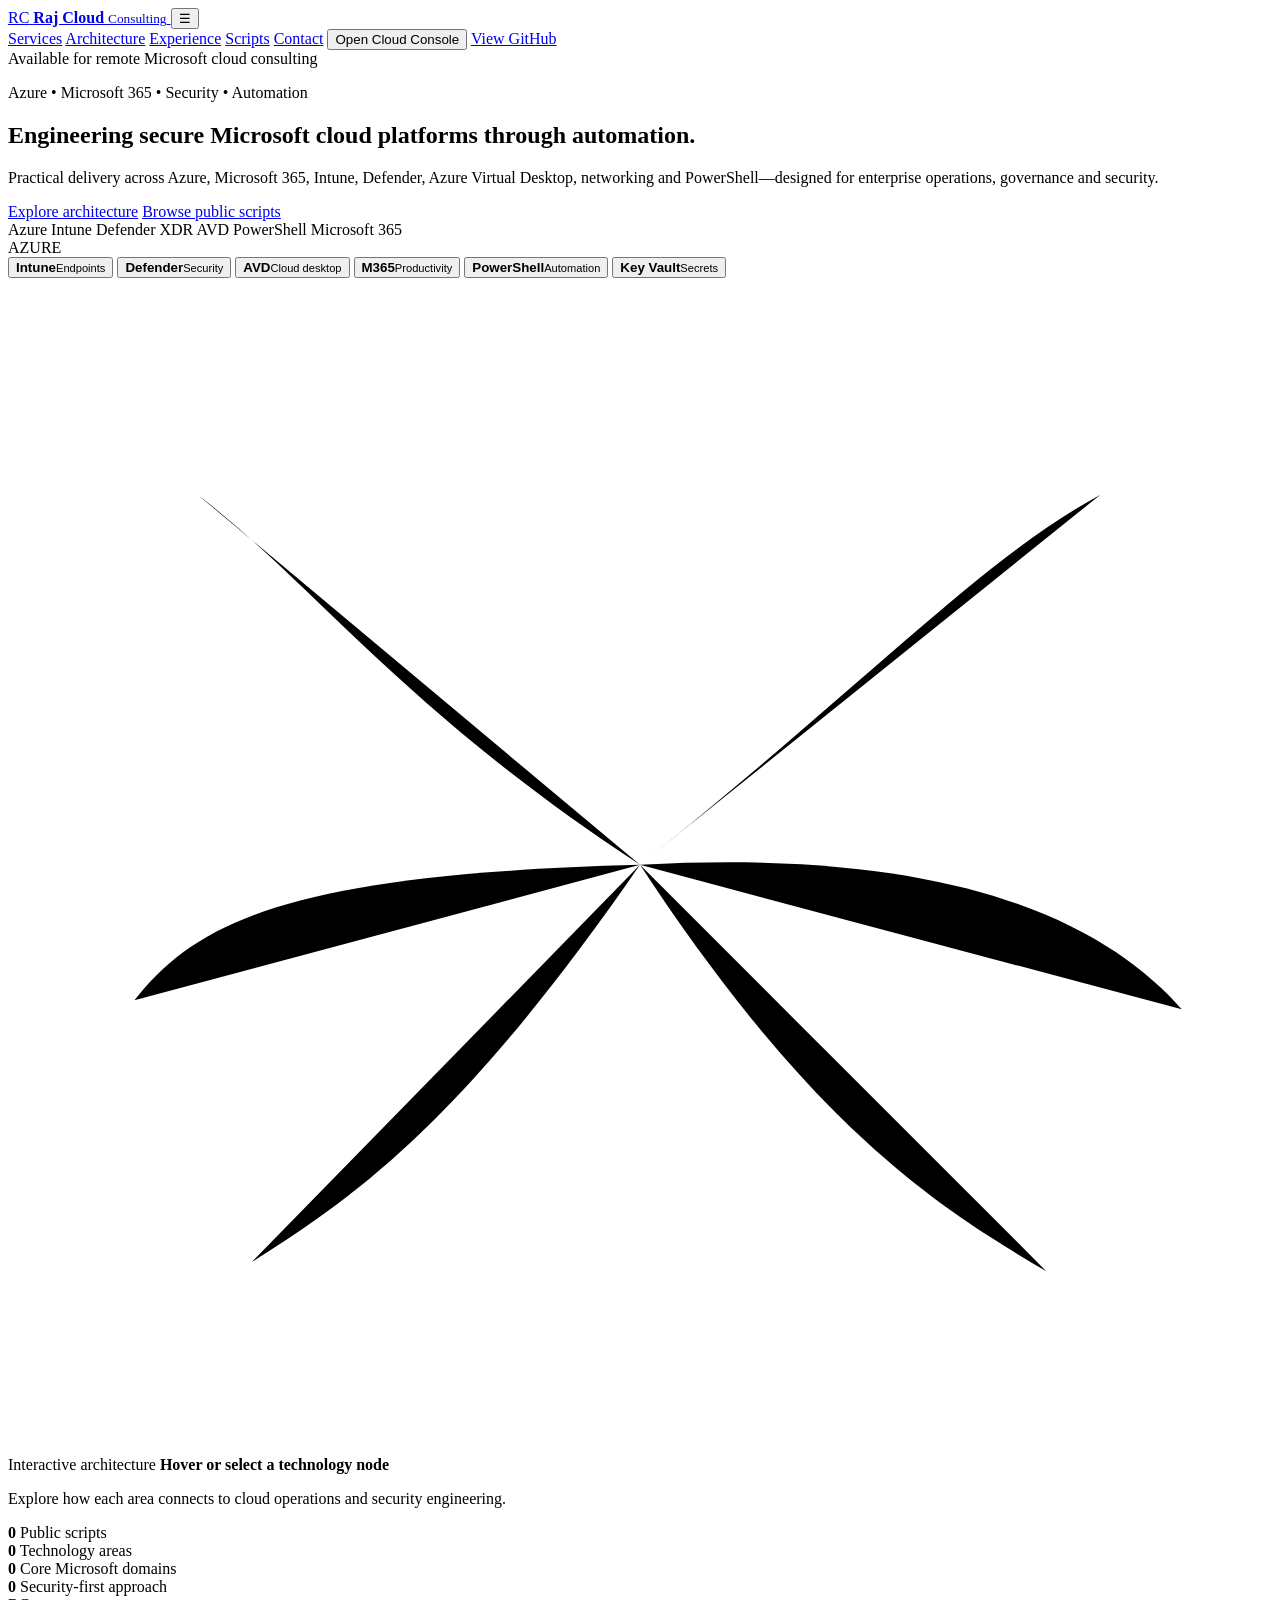
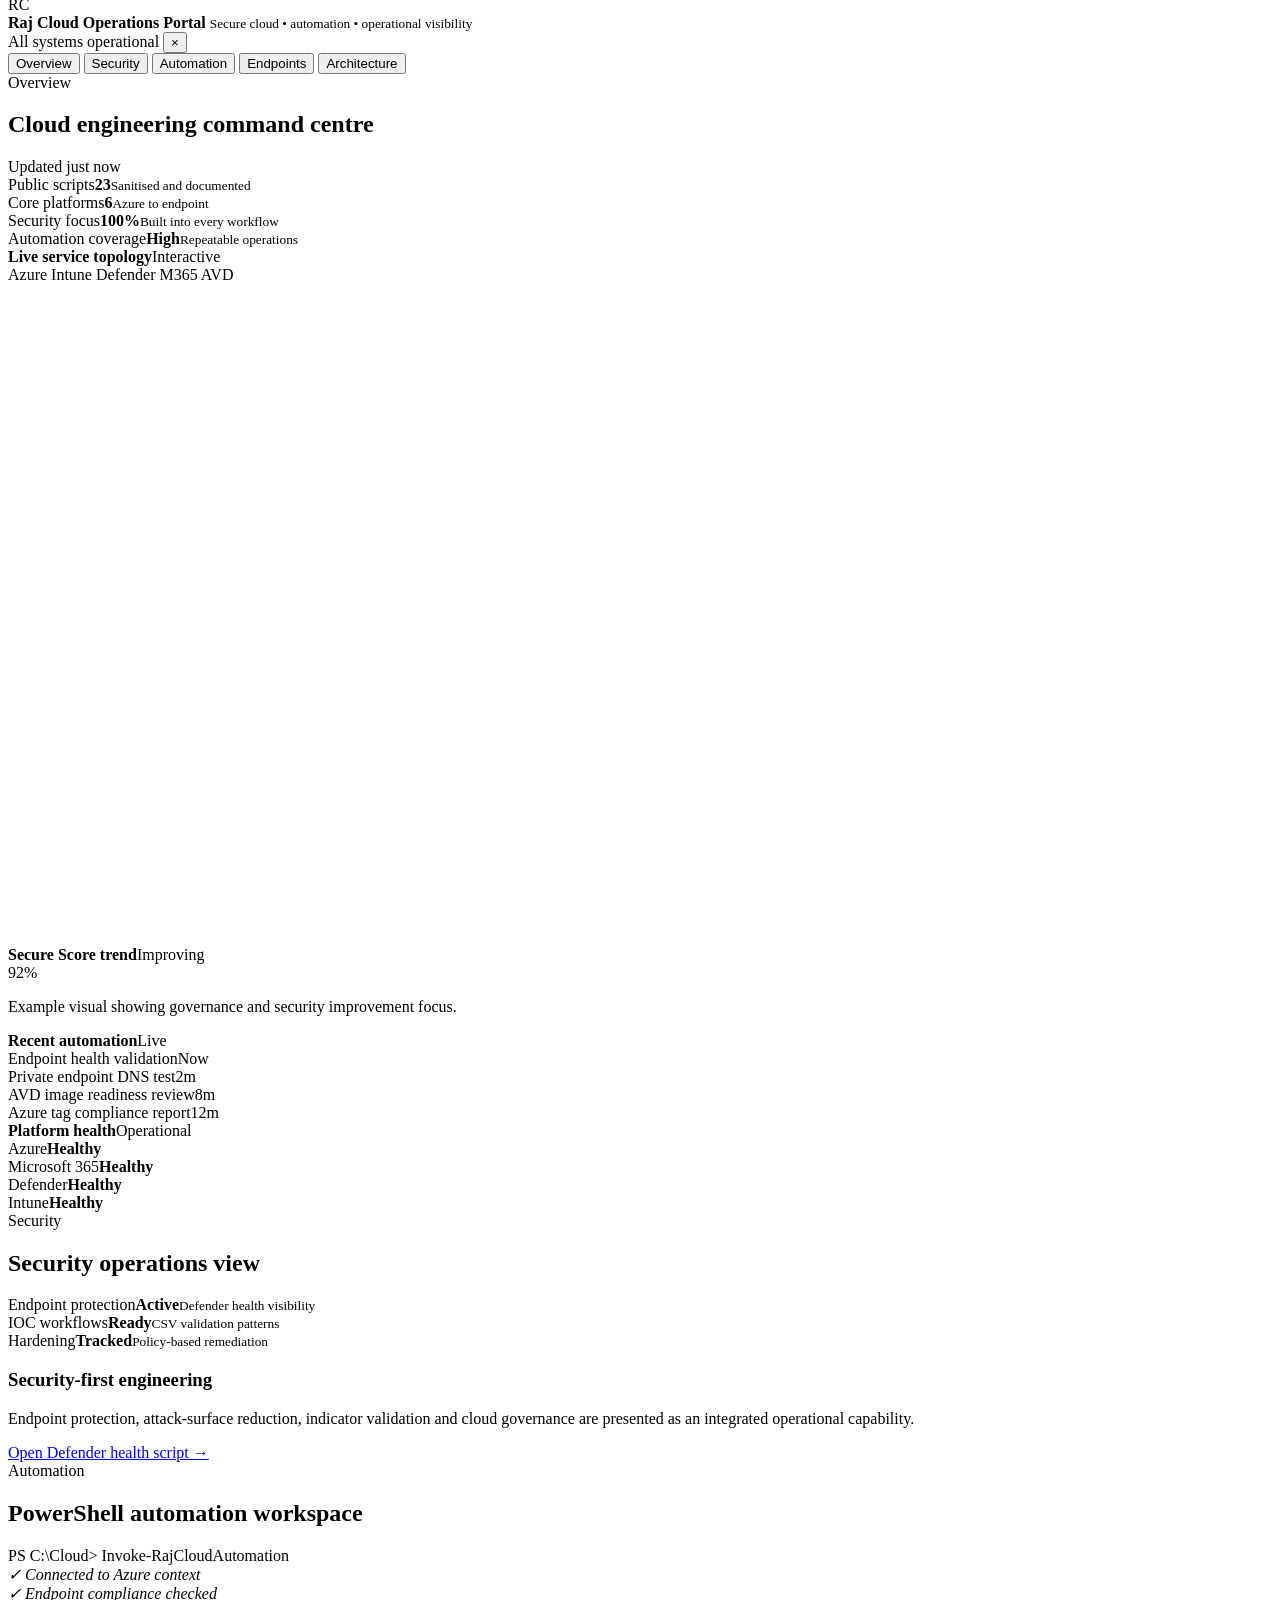
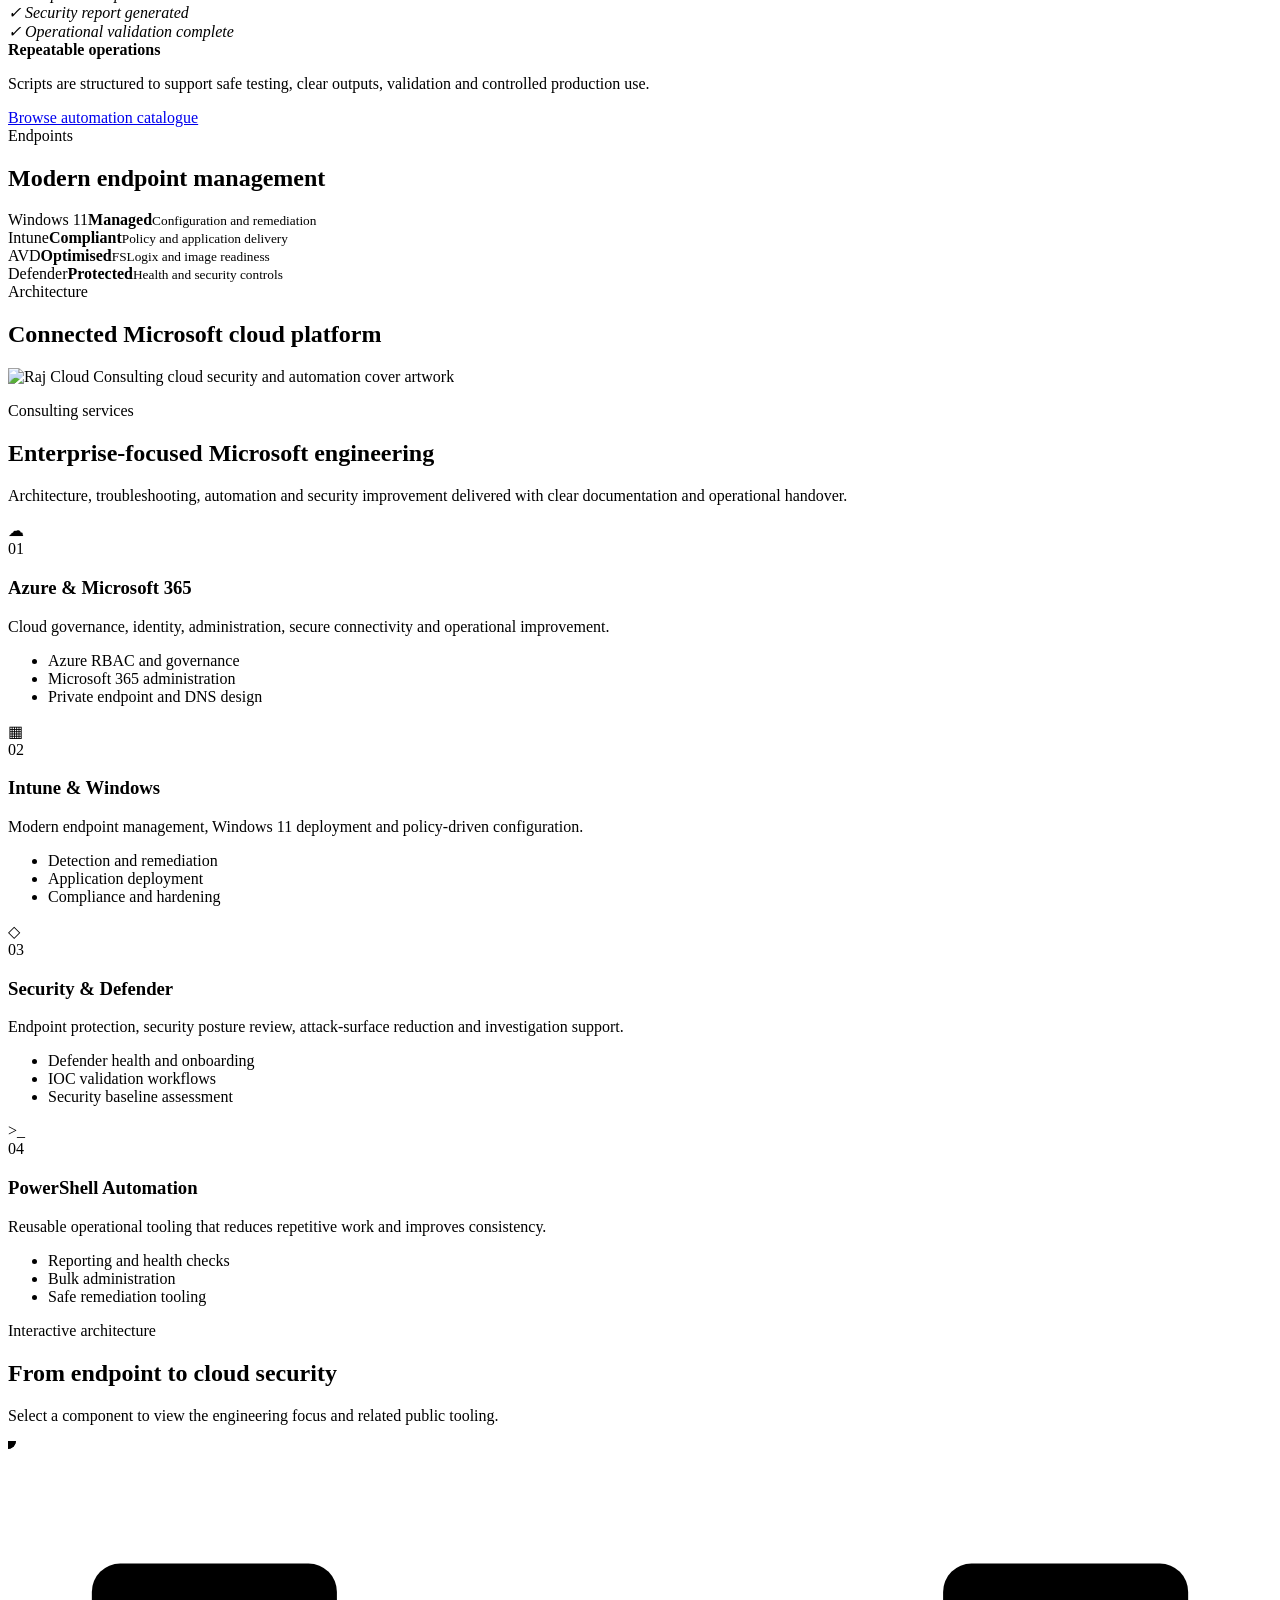
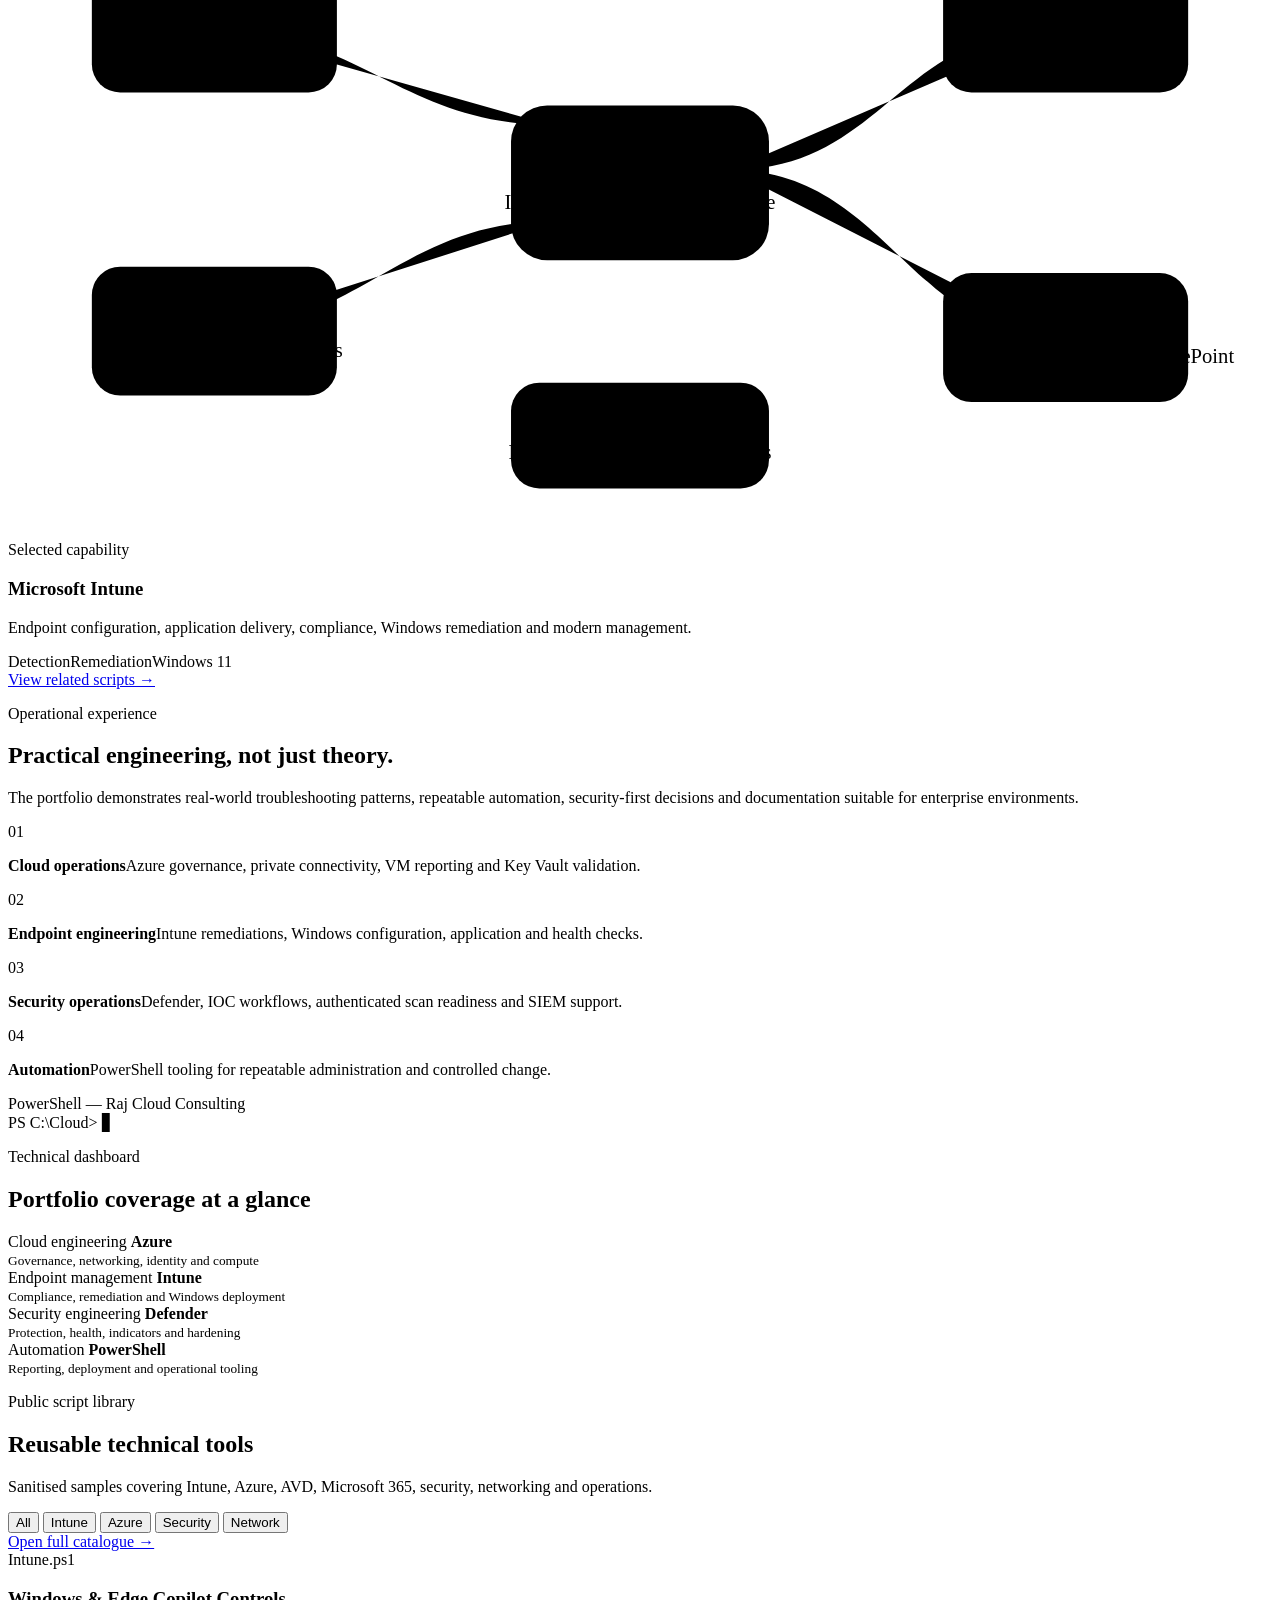
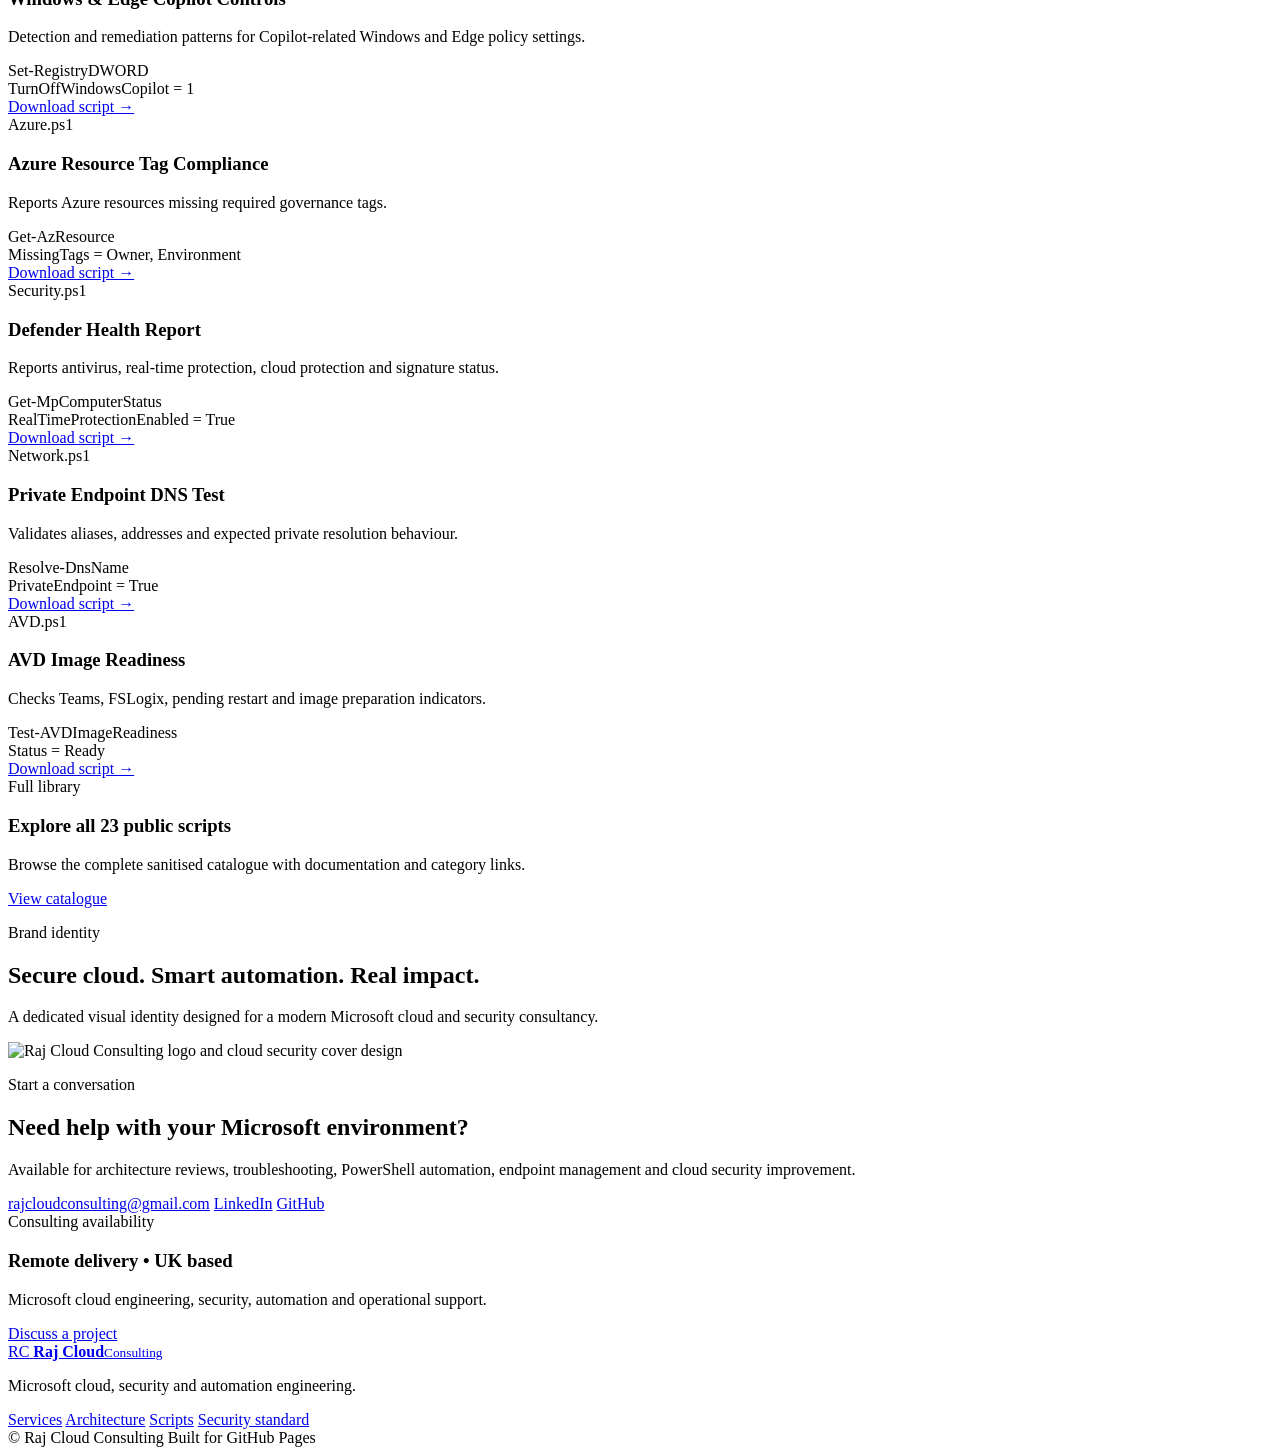
==== index.html @ 2d02f183 "Initial Raj Cloud Consulting Website" ====
<!doctype html>
<html lang="en-GB">
<head>
  <meta charset="utf-8">
  <meta name="viewport" content="width=device-width,initial-scale=1">
  <title>Raj Cloud Consulting | Microsoft Cloud, Security & Automation</title>
  <meta name="description" content="Microsoft Azure, Microsoft 365, Intune, Defender, AVD and PowerShell automation consulting.">
  <meta name="theme-color" content="#050914">
  <meta property="og:title" content="Raj Cloud Consulting">
  <meta property="og:description" content="Secure cloud platforms. Automated operations. Practical Microsoft engineering.">
  <meta property="og:type" content="website">
  <meta property="og:image" content="assets/img/social-card.svg">
  <link rel="icon" href="assets/img/favicon.svg" type="image/svg+xml">
  <link rel="stylesheet" href="assets/css/styles.css">
</head>
<body>
  <div class="page-noise"></div>
  <div class="cursor-glow" aria-hidden="true"></div>

  <header class="site-header">
    <div class="container nav-shell">
      <a class="brand" href="#top" aria-label="Raj Cloud Consulting">
        <span class="brand-orb">RC</span>
        <span class="brand-text">
          <strong>Raj Cloud</strong>
          <small>Consulting</small>
        </span>
      </a>

      <button class="menu-toggle" type="button" aria-expanded="false" aria-label="Open navigation">☰</button>

      <nav class="nav-links" aria-label="Primary navigation">
        <a href="#services">Services</a>
        <a href="#architecture">Architecture</a>
        <a href="#experience">Experience</a>
        <a href="#scripts">Scripts</a>
        <a href="#contact">Contact</a>
        <button class="portal-toggle" type="button" aria-controls="cloud-console" aria-expanded="false">Open Cloud Console</button>
        <a class="nav-cta" href="https://github.com/rajcloudconsulting" target="_blank" rel="noopener">View GitHub</a>
      </nav>
    </div>
  </header>

  <main id="top">
    <section class="hero">
      <div class="hero-grid-lines" aria-hidden="true"></div>
      <div class="hero-particles" aria-hidden="true"></div>

      <div class="container hero-shell">
        <div class="hero-copy reveal">
          <div class="availability">
            <span class="pulse-dot"></span>
            Available for remote Microsoft cloud consulting
          </div>

          <p class="eyebrow">Azure • Microsoft 365 • Security • Automation</p>
          <h1>
            Engineering secure
            <span class="gradient-text">Microsoft cloud platforms</span>
            through automation.
          </h1>
          <p class="hero-lead">
            Practical delivery across Azure, Microsoft 365, Intune, Defender,
            Azure Virtual Desktop, networking and PowerShell—designed for
            enterprise operations, governance and security.
          </p>

          <div class="hero-actions">
            <a class="button primary" href="#architecture">Explore architecture</a>
            <a class="button secondary" href="#scripts">Browse public scripts</a>
          </div>

          <div class="hero-tech">
            <span>Azure</span>
            <span>Intune</span>
            <span>Defender XDR</span>
            <span>AVD</span>
            <span>PowerShell</span>
            <span>Microsoft 365</span>
          </div>
        </div>

        <div class="hero-visual reveal" aria-label="Animated Microsoft cloud architecture visual">
          <div class="orbital-scene" id="orbital-scene">
            <div class="orbit orbit-one"></div>
            <div class="orbit orbit-two"></div>
            <div class="orbit orbit-three"></div>

            <div class="core-sphere">
              <div class="core-grid"></div>
              <span>AZURE</span>
            </div>

            <button class="tech-node node-intune" type="button" data-detail="Endpoint management, compliance and application delivery">
              <strong>Intune</strong><small>Endpoints</small>
            </button>
            <button class="tech-node node-defender" type="button" data-detail="Threat protection, attack surface reduction and endpoint security">
              <strong>Defender</strong><small>Security</small>
            </button>
            <button class="tech-node node-avd" type="button" data-detail="Cloud desktops, FSLogix, image engineering and session optimisation">
              <strong>AVD</strong><small>Cloud desktop</small>
            </button>
            <button class="tech-node node-m365" type="button" data-detail="Exchange, Teams, SharePoint and Microsoft 365 administration">
              <strong>M365</strong><small>Productivity</small>
            </button>
            <button class="tech-node node-powershell" type="button" data-detail="Automation, remediation, reporting and repeatable operations">
              <strong>PowerShell</strong><small>Automation</small>
            </button>
            <button class="tech-node node-keyvault" type="button" data-detail="Secrets management, private endpoints and secure application integration">
              <strong>Key Vault</strong><small>Secrets</small>
            </button>

            <svg class="connection-layer" viewBox="0 0 700 650" role="img" aria-label="Animated connections between Microsoft cloud technologies">
              <defs>
                <linearGradient id="lineGradient" x1="0" x2="1">
                  <stop offset="0%" stop-color="#2ad4ff" stop-opacity=".1"/>
                  <stop offset="50%" stop-color="#2ad4ff"/>
                  <stop offset="100%" stop-color="#8f6cff" stop-opacity=".2"/>
                </linearGradient>
              </defs>
              <path d="M350 325 C220 240 170 170 105 120"/>
              <path d="M350 325 C475 225 540 155 605 120"/>
              <path d="M350 325 C160 330 105 355 70 400"/>
              <path d="M350 325 C530 315 610 360 650 405"/>
              <path d="M350 325 C250 470 190 510 135 545"/>
              <path d="M350 325 C445 470 515 515 575 550"/>
            </svg>
          </div>

          <div class="visual-detail glass-panel" id="visual-detail">
            <span class="detail-label">Interactive architecture</span>
            <strong>Hover or select a technology node</strong>
            <p>Explore how each area connects to cloud operations and security engineering.</p>
          </div>
        </div>
      </div>

      <div class="container metric-strip reveal">
        <div class="metric">
          <strong data-count="23">0</strong>
          <span>Public scripts</span>
        </div>
        <div class="metric">
          <strong data-count="15">0</strong>
          <span>Technology areas</span>
        </div>
        <div class="metric">
          <strong data-count="6">0</strong>
          <span>Core Microsoft domains</span>
        </div>
        <div class="metric">
          <strong data-count="100">0</strong>
          <span>Security-first approach</span>
        </div>
      </div>
    </section>


    <section class="portal-section" id="cloud-console">
      <div class="container">
        <div class="portal-window reveal">
          <div class="portal-topbar">
            <div class="portal-title">
              <span class="portal-logo">RC</span>
              <div>
                <strong>Raj Cloud Operations Portal</strong>
                <small>Secure cloud • automation • operational visibility</small>
              </div>
            </div>
            <div class="portal-actions">
              <span class="portal-status"><i></i> All systems operational</span>
              <button class="portal-close" type="button" aria-label="Close cloud console">×</button>
            </div>
          </div>

          <div class="portal-layout">
            <aside class="portal-sidebar" aria-label="Cloud portal navigation">
              <button class="portal-nav active" type="button" data-panel="overview">Overview</button>
              <button class="portal-nav" type="button" data-panel="security">Security</button>
              <button class="portal-nav" type="button" data-panel="automation">Automation</button>
              <button class="portal-nav" type="button" data-panel="endpoints">Endpoints</button>
              <button class="portal-nav" type="button" data-panel="architecture">Architecture</button>
            </aside>

            <div class="portal-content">
              <div class="portal-panel active" data-portal-panel="overview">
                <div class="portal-heading">
                  <div>
                    <span class="detail-label">Overview</span>
                    <h2>Cloud engineering command centre</h2>
                  </div>
                  <span class="last-refresh">Updated just now</span>
                </div>

                <div class="portal-metrics">
                  <article><span>Public scripts</span><strong>23</strong><small>Sanitised and documented</small></article>
                  <article><span>Core platforms</span><strong>6</strong><small>Azure to endpoint</small></article>
                  <article><span>Security focus</span><strong>100%</strong><small>Built into every workflow</small></article>
                  <article><span>Automation coverage</span><strong>High</strong><small>Repeatable operations</small></article>
                </div>

                <div class="portal-grid">
                  <article class="portal-tile portal-architecture-tile">
                    <div class="tile-heading"><strong>Live service topology</strong><span>Interactive</span></div>
                    <div class="mini-topology">
                      <span class="mini-node azure">Azure</span>
                      <span class="mini-node intune">Intune</span>
                      <span class="mini-node defender">Defender</span>
                      <span class="mini-node m365">M365</span>
                      <span class="mini-node avd">AVD</span>
                      <svg viewBox="0 0 500 260" aria-hidden="true">
                        <path d="M250 130 L100 60"/>
                        <path d="M250 130 L400 60"/>
                        <path d="M250 130 L100 205"/>
                        <path d="M250 130 L400 205"/>
                      </svg>
                    </div>
                  </article>

                  <article class="portal-tile">
                    <div class="tile-heading"><strong>Secure Score trend</strong><span class="trend-up">Improving</span></div>
                    <div class="score-ring"><span>92%</span></div>
                    <p>Example visual showing governance and security improvement focus.</p>
                  </article>

                  <article class="portal-tile">
                    <div class="tile-heading"><strong>Recent automation</strong><span>Live</span></div>
                    <div class="activity-feed">
                      <div><i class="ok"></i><span>Endpoint health validation</span><time>Now</time></div>
                      <div><i class="ok"></i><span>Private endpoint DNS test</span><time>2m</time></div>
                      <div><i class="warn"></i><span>AVD image readiness review</span><time>8m</time></div>
                      <div><i class="ok"></i><span>Azure tag compliance report</span><time>12m</time></div>
                    </div>
                  </article>

                  <article class="portal-tile">
                    <div class="tile-heading"><strong>Platform health</strong><span>Operational</span></div>
                    <div class="health-list">
                      <div><span>Azure</span><b>Healthy</b></div>
                      <div><span>Microsoft 365</span><b>Healthy</b></div>
                      <div><span>Defender</span><b>Healthy</b></div>
                      <div><span>Intune</span><b>Healthy</b></div>
                    </div>
                  </article>
                </div>
              </div>

              <div class="portal-panel" data-portal-panel="security">
                <div class="portal-heading"><div><span class="detail-label">Security</span><h2>Security operations view</h2></div></div>
                <div class="portal-metrics">
                  <article><span>Endpoint protection</span><strong>Active</strong><small>Defender health visibility</small></article>
                  <article><span>IOC workflows</span><strong>Ready</strong><small>CSV validation patterns</small></article>
                  <article><span>Hardening</span><strong>Tracked</strong><small>Policy-based remediation</small></article>
                </div>
                <div class="soc-radar">
                  <div class="radar-circle"><span></span><span></span><span></span><i></i></div>
                  <div>
                    <h3>Security-first engineering</h3>
                    <p>Endpoint protection, attack-surface reduction, indicator validation and cloud governance are presented as an integrated operational capability.</p>
                    <a class="text-link" href="scripts/security/Test-DefenderHealth.ps1">Open Defender health script →</a>
                  </div>
                </div>
              </div>

              <div class="portal-panel" data-portal-panel="automation">
                <div class="portal-heading"><div><span class="detail-label">Automation</span><h2>PowerShell automation workspace</h2></div></div>
                <div class="automation-console">
                  <div class="automation-code">
                    <span>PS C:\Cloud&gt;</span> Invoke-RajCloudAutomation<br>
                    <em>✓ Connected to Azure context</em><br>
                    <em>✓ Endpoint compliance checked</em><br>
                    <em>✓ Security report generated</em><br>
                    <em>✓ Operational validation complete</em>
                  </div>
                  <div class="automation-summary">
                    <strong>Repeatable operations</strong>
                    <p>Scripts are structured to support safe testing, clear outputs, validation and controlled production use.</p>
                    <a class="button primary" href="docs/SCRIPT-CATALOGUE.md">Browse automation catalogue</a>
                  </div>
                </div>
              </div>

              <div class="portal-panel" data-portal-panel="endpoints">
                <div class="portal-heading"><div><span class="detail-label">Endpoints</span><h2>Modern endpoint management</h2></div></div>
                <div class="endpoint-board">
                  <article><span>Windows 11</span><strong>Managed</strong><small>Configuration and remediation</small></article>
                  <article><span>Intune</span><strong>Compliant</strong><small>Policy and application delivery</small></article>
                  <article><span>AVD</span><strong>Optimised</strong><small>FSLogix and image readiness</small></article>
                  <article><span>Defender</span><strong>Protected</strong><small>Health and security controls</small></article>
                </div>
              </div>

              <div class="portal-panel" data-portal-panel="architecture">
                <div class="portal-heading"><div><span class="detail-label">Architecture</span><h2>Connected Microsoft cloud platform</h2></div></div>
                <img class="portal-cover-image" src="assets/img/raj-cloud-brand-cover.png" alt="Raj Cloud Consulting cloud security and automation cover artwork">
              </div>
            </div>
          </div>
        </div>
      </div>
    </section>


    <section class="section" id="services">
      <div class="container">
        <div class="section-heading reveal">
          <div>
            <p class="eyebrow">Consulting services</p>
            <h2>Enterprise-focused Microsoft engineering</h2>
          </div>
          <p>
            Architecture, troubleshooting, automation and security improvement
            delivered with clear documentation and operational handover.
          </p>
        </div>

        <div class="service-grid">
          <article class="glass-card tilt-card reveal">
            <div class="card-icon cloud-icon">☁</div>
            <span class="card-index">01</span>
            <h3>Azure & Microsoft 365</h3>
            <p>Cloud governance, identity, administration, secure connectivity and operational improvement.</p>
            <ul>
              <li>Azure RBAC and governance</li>
              <li>Microsoft 365 administration</li>
              <li>Private endpoint and DNS design</li>
            </ul>
          </article>

          <article class="glass-card tilt-card reveal">
            <div class="card-icon">▦</div>
            <span class="card-index">02</span>
            <h3>Intune & Windows</h3>
            <p>Modern endpoint management, Windows 11 deployment and policy-driven configuration.</p>
            <ul>
              <li>Detection and remediation</li>
              <li>Application deployment</li>
              <li>Compliance and hardening</li>
            </ul>
          </article>

          <article class="glass-card tilt-card reveal">
            <div class="card-icon">◇</div>
            <span class="card-index">03</span>
            <h3>Security & Defender</h3>
            <p>Endpoint protection, security posture review, attack-surface reduction and investigation support.</p>
            <ul>
              <li>Defender health and onboarding</li>
              <li>IOC validation workflows</li>
              <li>Security baseline assessment</li>
            </ul>
          </article>

          <article class="glass-card tilt-card reveal">
            <div class="card-icon">&gt;_</div>
            <span class="card-index">04</span>
            <h3>PowerShell Automation</h3>
            <p>Reusable operational tooling that reduces repetitive work and improves consistency.</p>
            <ul>
              <li>Reporting and health checks</li>
              <li>Bulk administration</li>
              <li>Safe remediation tooling</li>
            </ul>
          </article>
        </div>
      </div>
    </section>

    <section class="section architecture-section" id="architecture">
      <div class="container">
        <div class="section-heading reveal">
          <div>
            <p class="eyebrow">Interactive architecture</p>
            <h2>From endpoint to cloud security</h2>
          </div>
          <p>Select a component to view the engineering focus and related public tooling.</p>
        </div>

        <div class="architecture-shell reveal">
          <div class="architecture-canvas">
            <svg viewBox="0 0 980 540" role="img" aria-label="Microsoft cloud architecture diagram">
              <defs>
                <filter id="glow">
                  <feGaussianBlur stdDeviation="4" result="blur"/>
                  <feMerge><feMergeNode in="blur"/><feMergeNode in="SourceGraphic"/></feMerge>
                </filter>
                <linearGradient id="archLine" x1="0" x2="1">
                  <stop offset="0" stop-color="#2ad4ff"/>
                  <stop offset="1" stop-color="#8f6cff"/>
                </linearGradient>
              </defs>

              <g class="arch-lines">
                <path d="M155 145 C270 145 305 220 420 220"/>
                <path d="M155 380 C270 380 305 295 420 295"/>
                <path d="M560 255 C680 255 690 145 815 145"/>
                <path d="M560 255 C680 255 700 385 815 385"/>
                <path d="M490 320 L490 440"/>
              </g>

              <g class="packet packet-a"><circle r="6"/></g>
              <g class="packet packet-b"><circle r="6"/></g>
              <g class="packet packet-c"><circle r="6"/></g>

              <g class="arch-node selected" data-arch="intune" transform="translate(65 95)">
                <rect width="190" height="100" rx="22"/>
                <text x="24" y="42" class="node-title">Intune</text>
                <text x="24" y="70" class="node-sub">Endpoints & compliance</text>
              </g>

              <g class="arch-node" data-arch="avd" transform="translate(65 330)">
                <rect width="190" height="100" rx="22"/>
                <text x="24" y="42" class="node-title">Azure Virtual Desktop</text>
                <text x="24" y="70" class="node-sub">Images, FSLogix, sessions</text>
              </g>

              <g class="arch-node central" data-arch="azure" transform="translate(390 205)">
                <rect width="200" height="120" rx="28"/>
                <text x="100" y="48" text-anchor="middle" class="node-title">Microsoft Azure</text>
                <text x="100" y="80" text-anchor="middle" class="node-sub">Identity • Network • Governance</text>
              </g>

              <g class="arch-node" data-arch="defender" transform="translate(725 95)">
                <rect width="190" height="100" rx="22"/>
                <text x="24" y="42" class="node-title">Defender XDR</text>
                <text x="24" y="70" class="node-sub">Detection & protection</text>
              </g>

              <g class="arch-node" data-arch="m365" transform="translate(725 335)">
                <rect width="190" height="100" rx="22"/>
                <text x="24" y="42" class="node-title">Microsoft 365</text>
                <text x="24" y="70" class="node-sub">Exchange • Teams • SharePoint</text>
              </g>

              <g class="arch-node automation" data-arch="automation" transform="translate(390 420)">
                <rect width="200" height="82" rx="22"/>
                <text x="100" y="34" text-anchor="middle" class="node-title">PowerShell Automation</text>
                <text x="100" y="59" text-anchor="middle" class="node-sub">Remediation • Reporting • APIs</text>
              </g>
            </svg>
          </div>

          <aside class="architecture-info glass-panel">
            <span class="detail-label">Selected capability</span>
            <h3 id="arch-title">Microsoft Intune</h3>
            <p id="arch-description">
              Endpoint configuration, application delivery, compliance,
              Windows remediation and modern management.
            </p>
            <div id="arch-tags" class="tag-row">
              <span>Detection</span><span>Remediation</span><span>Windows 11</span>
            </div>
            <a id="arch-link" class="text-link" href="docs/SCRIPT-CATALOGUE.md">View related scripts →</a>
          </aside>
        </div>
      </div>
    </section>

    <section class="section terminal-section" id="experience">
      <div class="container terminal-grid">
        <div class="terminal-copy reveal">
          <p class="eyebrow">Operational experience</p>
          <h2>Practical engineering, not just theory.</h2>
          <p>
            The portfolio demonstrates real-world troubleshooting patterns,
            repeatable automation, security-first decisions and documentation
            suitable for enterprise environments.
          </p>

          <div class="experience-list">
            <div><span>01</span><p><strong>Cloud operations</strong>Azure governance, private connectivity, VM reporting and Key Vault validation.</p></div>
            <div><span>02</span><p><strong>Endpoint engineering</strong>Intune remediations, Windows configuration, application and health checks.</p></div>
            <div><span>03</span><p><strong>Security operations</strong>Defender, IOC workflows, authenticated scan readiness and SIEM support.</p></div>
            <div><span>04</span><p><strong>Automation</strong>PowerShell tooling for repeatable administration and controlled change.</p></div>
          </div>
        </div>

        <div class="terminal-window reveal">
          <div class="terminal-bar">
            <div class="terminal-dots"><span></span><span></span><span></span></div>
            <div>PowerShell — Raj Cloud Consulting</div>
          </div>
          <div class="terminal-body" id="terminal-output" aria-live="polite">
            <div><span class="prompt">PS C:\Cloud&gt;</span> <span class="typed-command"></span><span class="terminal-cursor">▋</span></div>
          </div>
        </div>
      </div>
    </section>

    <section class="section dashboard-section">
      <div class="container">
        <div class="section-heading reveal">
          <div>
            <p class="eyebrow">Technical dashboard</p>
            <h2>Portfolio coverage at a glance</h2>
          </div>
        </div>

        <div class="dashboard-grid">
          <article class="dashboard-card reveal">
            <span>Cloud engineering</span>
            <strong>Azure</strong>
            <div class="progress"><i style="--value:94%"></i></div>
            <small>Governance, networking, identity and compute</small>
          </article>
          <article class="dashboard-card reveal">
            <span>Endpoint management</span>
            <strong>Intune</strong>
            <div class="progress"><i style="--value:96%"></i></div>
            <small>Compliance, remediation and Windows deployment</small>
          </article>
          <article class="dashboard-card reveal">
            <span>Security engineering</span>
            <strong>Defender</strong>
            <div class="progress"><i style="--value:91%"></i></div>
            <small>Protection, health, indicators and hardening</small>
          </article>
          <article class="dashboard-card reveal">
            <span>Automation</span>
            <strong>PowerShell</strong>
            <div class="progress"><i style="--value:97%"></i></div>
            <small>Reporting, deployment and operational tooling</small>
          </article>
        </div>
      </div>
    </section>

    <section class="section scripts-section" id="scripts">
      <div class="container">
        <div class="section-heading reveal">
          <div>
            <p class="eyebrow">Public script library</p>
            <h2>Reusable technical tools</h2>
          </div>
          <p>Sanitised samples covering Intune, Azure, AVD, Microsoft 365, security, networking and operations.</p>
        </div>

        <div class="script-controls reveal">
          <div class="filter-row">
            <button class="filter-button active" type="button" data-filter="all">All</button>
            <button class="filter-button" type="button" data-filter="intune">Intune</button>
            <button class="filter-button" type="button" data-filter="azure">Azure</button>
            <button class="filter-button" type="button" data-filter="security">Security</button>
            <button class="filter-button" type="button" data-filter="network">Network</button>
          </div>
          <a class="text-link" href="docs/SCRIPT-CATALOGUE.md">Open full catalogue →</a>
        </div>

        <div class="script-grid">
          <article class="script-card reveal" data-category="intune">
            <div class="script-top"><span class="script-badge">Intune</span><span>.ps1</span></div>
            <h3>Windows & Edge Copilot Controls</h3>
            <p>Detection and remediation patterns for Copilot-related Windows and Edge policy settings.</p>
            <div class="code-preview"><span>Set-RegistryDWORD</span><br>TurnOffWindowsCopilot = 1</div>
            <a href="scripts/intune/Remediate-WindowsAndEdgeCopilot.ps1" download>Download script →</a>
          </article>

          <article class="script-card reveal" data-category="azure">
            <div class="script-top"><span class="script-badge">Azure</span><span>.ps1</span></div>
            <h3>Azure Resource Tag Compliance</h3>
            <p>Reports Azure resources missing required governance tags.</p>
            <div class="code-preview"><span>Get-AzResource</span><br>MissingTags = Owner, Environment</div>
            <a href="scripts/azure/Get-AzureResourceTagCompliance.ps1" download>Download script →</a>
          </article>

          <article class="script-card reveal" data-category="security">
            <div class="script-top"><span class="script-badge">Security</span><span>.ps1</span></div>
            <h3>Defender Health Report</h3>
            <p>Reports antivirus, real-time protection, cloud protection and signature status.</p>
            <div class="code-preview"><span>Get-MpComputerStatus</span><br>RealTimeProtectionEnabled = True</div>
            <a href="scripts/security/Test-DefenderHealth.ps1" download>Download script →</a>
          </article>

          <article class="script-card reveal" data-category="network">
            <div class="script-top"><span class="script-badge">Network</span><span>.ps1</span></div>
            <h3>Private Endpoint DNS Test</h3>
            <p>Validates aliases, addresses and expected private resolution behaviour.</p>
            <div class="code-preview"><span>Resolve-DnsName</span><br>PrivateEndpoint = True</div>
            <a href="scripts/network/Test-PrivateEndpointDns.ps1" download>Download script →</a>
          </article>

          <article class="script-card reveal" data-category="intune">
            <div class="script-top"><span class="script-badge">AVD</span><span>.ps1</span></div>
            <h3>AVD Image Readiness</h3>
            <p>Checks Teams, FSLogix, pending restart and image preparation indicators.</p>
            <div class="code-preview"><span>Test-AVDImageReadiness</span><br>Status = Ready</div>
            <a href="scripts/avd/Test-AVDImageReadiness.ps1" download>Download script →</a>
          </article>

          <article class="script-card featured-script reveal" data-category="all">
            <div class="featured-orb"></div>
            <span class="script-badge">Full library</span>
            <h3>Explore all 23 public scripts</h3>
            <p>Browse the complete sanitised catalogue with documentation and category links.</p>
            <a class="button primary" href="docs/SCRIPT-CATALOGUE.md">View catalogue</a>
          </article>
        </div>
      </div>
    </section>


    <section class="section brand-showcase">
      <div class="container">
        <div class="section-heading reveal">
          <div>
            <p class="eyebrow">Brand identity</p>
            <h2>Secure cloud. Smart automation. Real impact.</h2>
          </div>
          <p>A dedicated visual identity designed for a modern Microsoft cloud and security consultancy.</p>
        </div>
        <div class="brand-art-card reveal">
          <img src="assets/img/raj-cloud-brand-cover.png" alt="Raj Cloud Consulting logo and cloud security cover design">
        </div>
      </div>
    </section>

    <section class="section contact-section" id="contact">
      <div class="container contact-shell reveal">
        <div class="contact-copy">
          <p class="eyebrow">Start a conversation</p>
          <h2>Need help with your Microsoft environment?</h2>
          <p>
            Available for architecture reviews, troubleshooting, PowerShell
            automation, endpoint management and cloud security improvement.
          </p>
          <div class="contact-links">
            <a href="mailto:rajcloudconsulting@gmail.com">rajcloudconsulting@gmail.com</a>
            <a href="https://github.com/rajcloudconsulting" target="_blank" rel="noopener">LinkedIn</a>
            <a href="https://github.com/rajcloudconsulting" target="_blank" rel="noopener">GitHub</a>
          </div>
        </div>

        <div class="contact-card glass-panel">
          <span class="detail-label">Consulting availability</span>
          <h3>Remote delivery • UK based</h3>
          <p>Microsoft cloud engineering, security, automation and operational support.</p>
          <a class="button primary" href="mailto:rajcloudconsulting@gmail.com?subject=Raj%20Cloud%20Consulting%20Enquiry">Discuss a project</a>
        </div>
      </div>
    </section>
  </main>

  <footer class="site-footer">
    <div class="container footer-shell">
      <div>
        <a class="brand" href="#top">
          <span class="brand-orb">RC</span>
          <span class="brand-text"><strong>Raj Cloud</strong><small>Consulting</small></span>
        </a>
        <p>Microsoft cloud, security and automation engineering.</p>
      </div>
      <div class="footer-links">
        <a href="#services">Services</a>
        <a href="#architecture">Architecture</a>
        <a href="#scripts">Scripts</a>
        <a href="docs/SECURITY.md">Security standard</a>
      </div>
    </div>
    <div class="container footer-bottom">
      <span>© <span id="year"></span> Raj Cloud Consulting</span>
      <span>Built for GitHub Pages</span>
    </div>
  </footer>

  <script src="assets/js/main.js"></script>
</body>
</html>
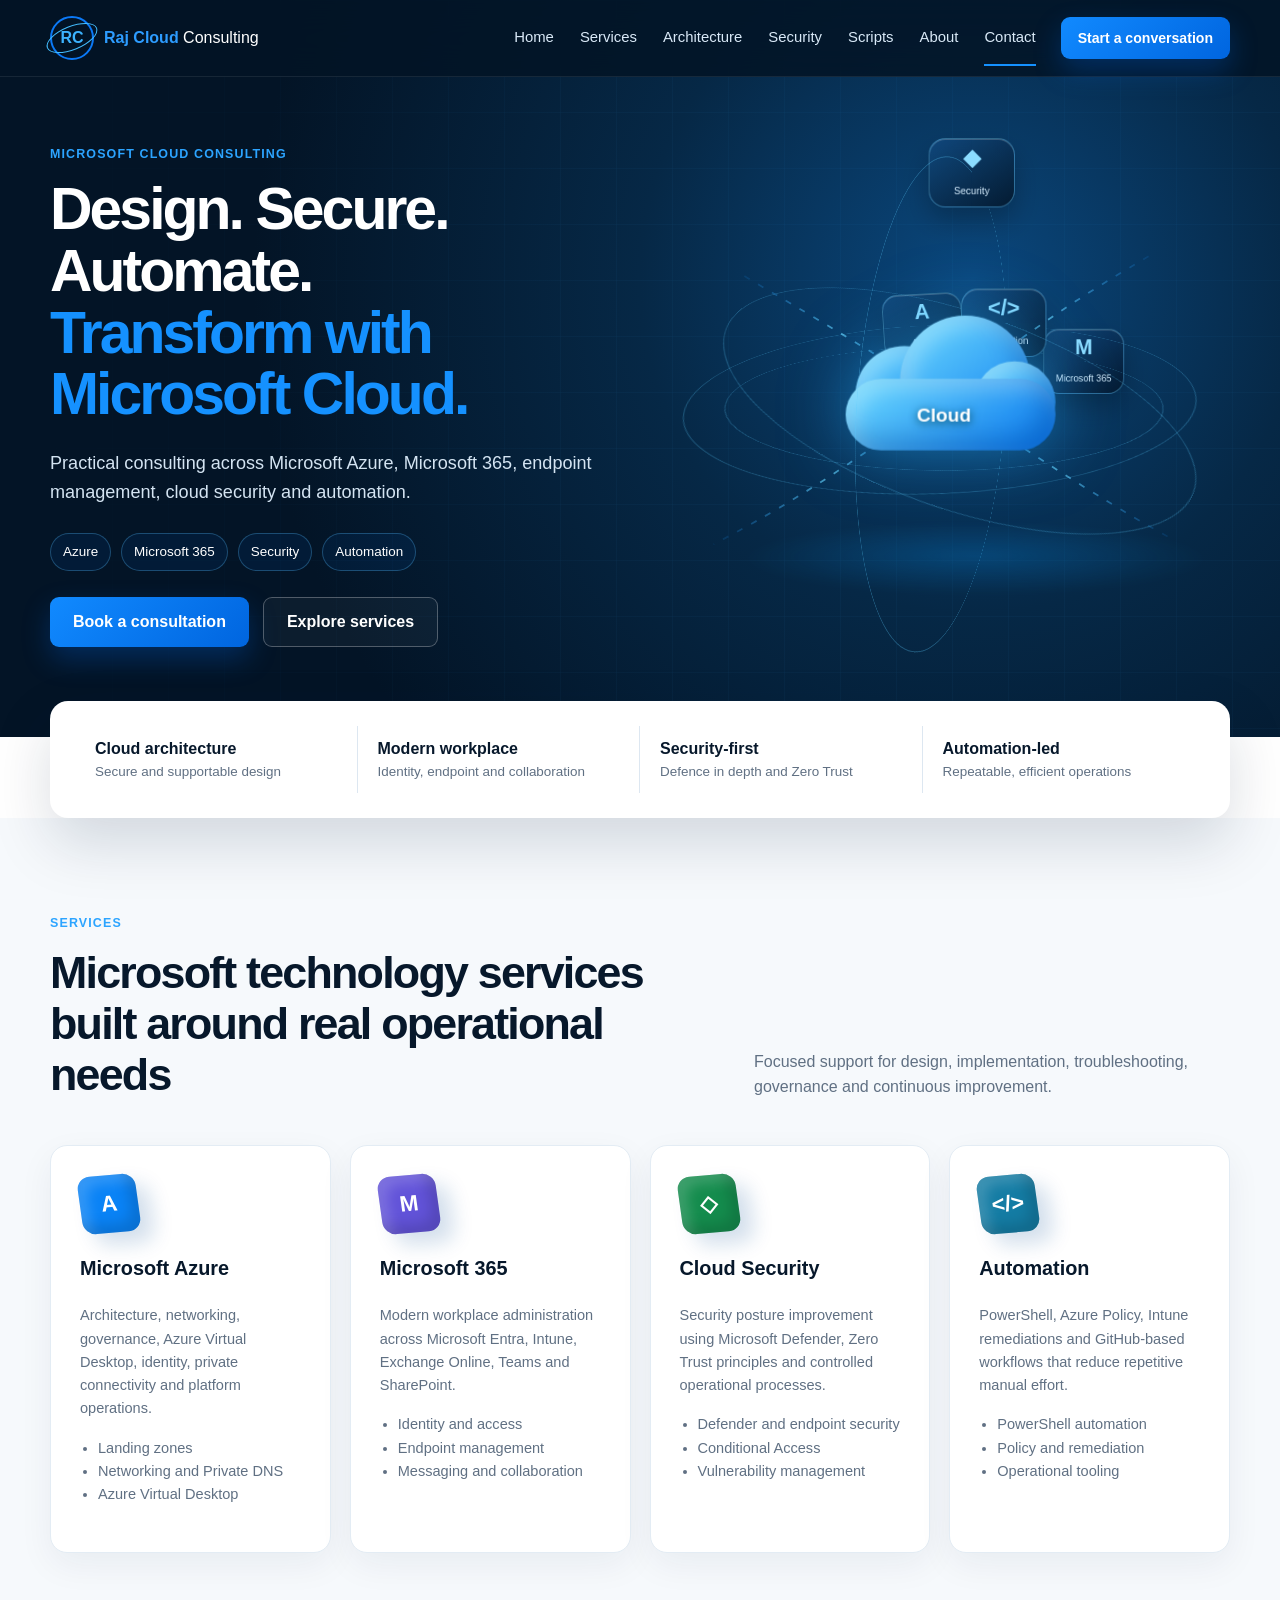
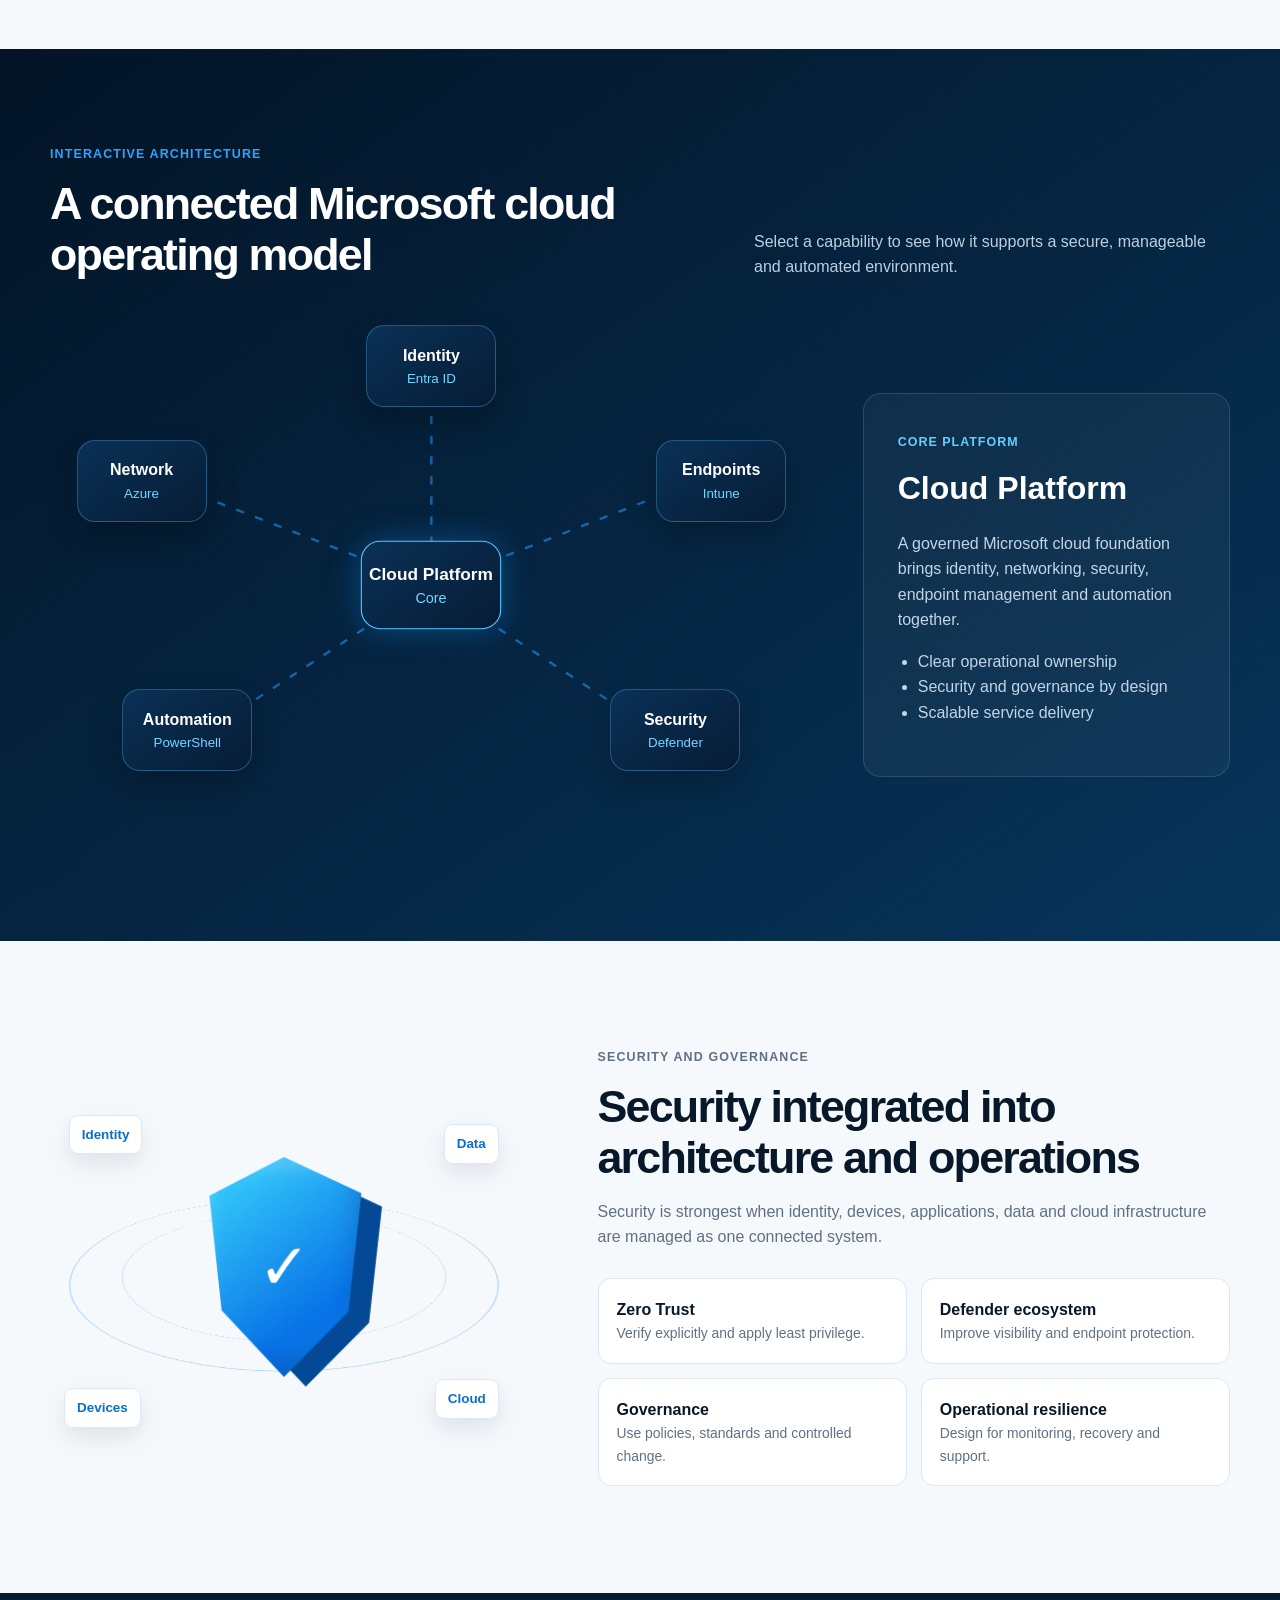
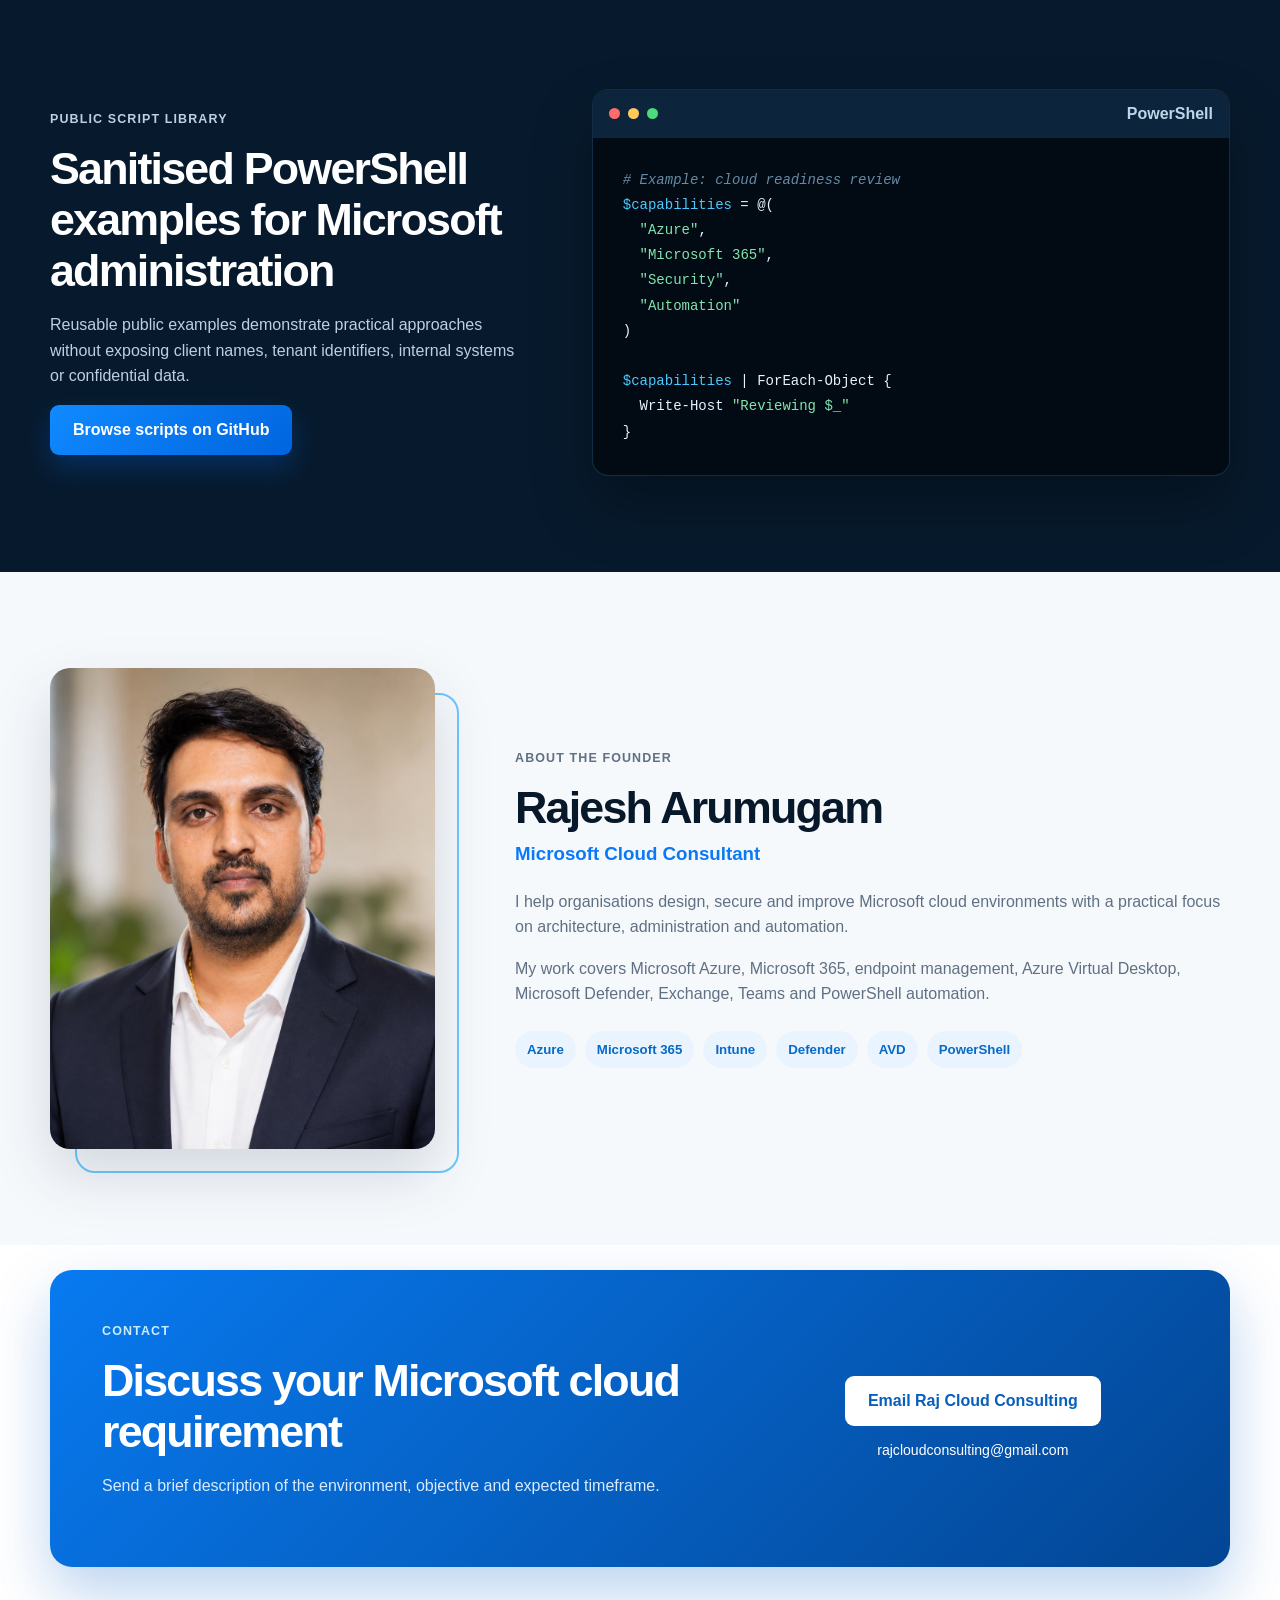
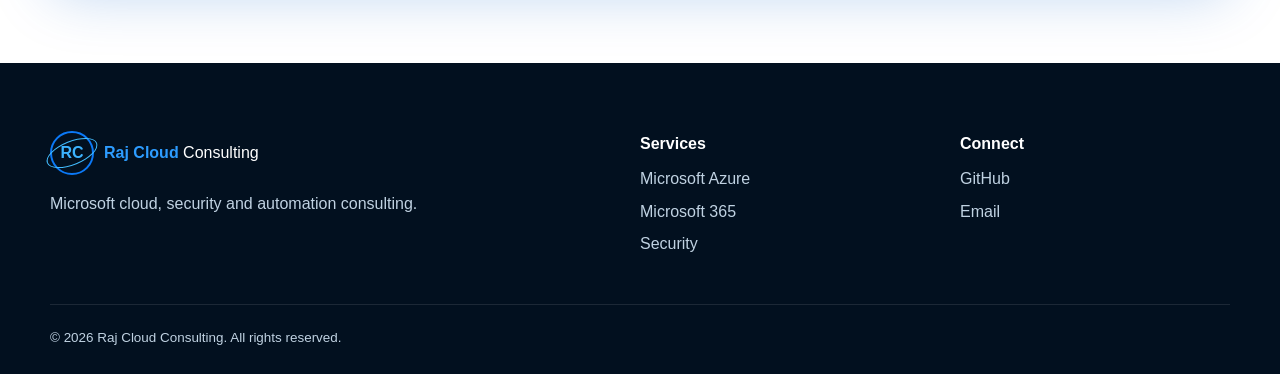
==== commit d8fd34f9: "Add files via upload" ====
--- a/index.html
+++ b/index.html
@@ -1,667 +1,310 @@
 <!doctype html>
-<html lang="en-GB">
+<html lang="en">
 <head>
   <meta charset="utf-8">
   <meta name="viewport" content="width=device-width,initial-scale=1">
   <title>Raj Cloud Consulting | Microsoft Cloud, Security & Automation</title>
-  <meta name="description" content="Microsoft Azure, Microsoft 365, Intune, Defender, AVD and PowerShell automation consulting.">
-  <meta name="theme-color" content="#050914">
+  <meta name="description" content="Microsoft Azure, Microsoft 365, endpoint security and PowerShell automation consulting by Raj Cloud Consulting.">
+  <meta name="author" content="Raj Cloud Consulting">
+  <meta name="theme-color" content="#031426">
   <meta property="og:title" content="Raj Cloud Consulting">
-  <meta property="og:description" content="Secure cloud platforms. Automated operations. Practical Microsoft engineering.">
+  <meta property="og:description" content="Design. Secure. Automate. Transform with Microsoft Cloud.">
   <meta property="og:type" content="website">
-  <meta property="og:image" content="assets/img/social-card.svg">
+  <meta property="og:url" content="https://rajcloudconsulting.com/">
+  <link rel="canonical" href="https://rajcloudconsulting.com/">
   <link rel="icon" href="assets/img/favicon.svg" type="image/svg+xml">
+  <link rel="manifest" href="site.webmanifest">
   <link rel="stylesheet" href="assets/css/styles.css">
 </head>
 <body>
-  <div class="page-noise"></div>
-  <div class="cursor-glow" aria-hidden="true"></div>
-
-  <header class="site-header">
-    <div class="container nav-shell">
-      <a class="brand" href="#top" aria-label="Raj Cloud Consulting">
-        <span class="brand-orb">RC</span>
-        <span class="brand-text">
-          <strong>Raj Cloud</strong>
-          <small>Consulting</small>
-        </span>
-      </a>
-
-      <button class="menu-toggle" type="button" aria-expanded="false" aria-label="Open navigation">☰</button>
-
-      <nav class="nav-links" aria-label="Primary navigation">
-        <a href="#services">Services</a>
-        <a href="#architecture">Architecture</a>
-        <a href="#experience">Experience</a>
-        <a href="#scripts">Scripts</a>
-        <a href="#contact">Contact</a>
-        <button class="portal-toggle" type="button" aria-controls="cloud-console" aria-expanded="false">Open Cloud Console</button>
-        <a class="nav-cta" href="https://github.com/rajcloudconsulting" target="_blank" rel="noopener">View GitHub</a>
-      </nav>
-    </div>
-  </header>
-
-  <main id="top">
-    <section class="hero">
-      <div class="hero-grid-lines" aria-hidden="true"></div>
-      <div class="hero-particles" aria-hidden="true"></div>
-
-      <div class="container hero-shell">
-        <div class="hero-copy reveal">
-          <div class="availability">
-            <span class="pulse-dot"></span>
-            Available for remote Microsoft cloud consulting
-          </div>
-
-          <p class="eyebrow">Azure • Microsoft 365 • Security • Automation</p>
-          <h1>
-            Engineering secure
-            <span class="gradient-text">Microsoft cloud platforms</span>
-            through automation.
-          </h1>
-          <p class="hero-lead">
-            Practical delivery across Azure, Microsoft 365, Intune, Defender,
-            Azure Virtual Desktop, networking and PowerShell—designed for
-            enterprise operations, governance and security.
-          </p>
-
-          <div class="hero-actions">
-            <a class="button primary" href="#architecture">Explore architecture</a>
-            <a class="button secondary" href="#scripts">Browse public scripts</a>
-          </div>
-
-          <div class="hero-tech">
-            <span>Azure</span>
-            <span>Intune</span>
-            <span>Defender XDR</span>
-            <span>AVD</span>
-            <span>PowerShell</span>
-            <span>Microsoft 365</span>
-          </div>
-        </div>
-
-        <div class="hero-visual reveal" aria-label="Animated Microsoft cloud architecture visual">
-          <div class="orbital-scene" id="orbital-scene">
-            <div class="orbit orbit-one"></div>
-            <div class="orbit orbit-two"></div>
-            <div class="orbit orbit-three"></div>
-
-            <div class="core-sphere">
-              <div class="core-grid"></div>
-              <span>AZURE</span>
-            </div>
-
-            <button class="tech-node node-intune" type="button" data-detail="Endpoint management, compliance and application delivery">
-              <strong>Intune</strong><small>Endpoints</small>
-            </button>
-            <button class="tech-node node-defender" type="button" data-detail="Threat protection, attack surface reduction and endpoint security">
-              <strong>Defender</strong><small>Security</small>
-            </button>
-            <button class="tech-node node-avd" type="button" data-detail="Cloud desktops, FSLogix, image engineering and session optimisation">
-              <strong>AVD</strong><small>Cloud desktop</small>
-            </button>
-            <button class="tech-node node-m365" type="button" data-detail="Exchange, Teams, SharePoint and Microsoft 365 administration">
-              <strong>M365</strong><small>Productivity</small>
-            </button>
-            <button class="tech-node node-powershell" type="button" data-detail="Automation, remediation, reporting and repeatable operations">
-              <strong>PowerShell</strong><small>Automation</small>
-            </button>
-            <button class="tech-node node-keyvault" type="button" data-detail="Secrets management, private endpoints and secure application integration">
-              <strong>Key Vault</strong><small>Secrets</small>
-            </button>
-
-            <svg class="connection-layer" viewBox="0 0 700 650" role="img" aria-label="Animated connections between Microsoft cloud technologies">
-              <defs>
-                <linearGradient id="lineGradient" x1="0" x2="1">
-                  <stop offset="0%" stop-color="#2ad4ff" stop-opacity=".1"/>
-                  <stop offset="50%" stop-color="#2ad4ff"/>
-                  <stop offset="100%" stop-color="#8f6cff" stop-opacity=".2"/>
-                </linearGradient>
-              </defs>
-              <path d="M350 325 C220 240 170 170 105 120"/>
-              <path d="M350 325 C475 225 540 155 605 120"/>
-              <path d="M350 325 C160 330 105 355 70 400"/>
-              <path d="M350 325 C530 315 610 360 650 405"/>
-              <path d="M350 325 C250 470 190 510 135 545"/>
-              <path d="M350 325 C445 470 515 515 575 550"/>
-            </svg>
-          </div>
-
-          <div class="visual-detail glass-panel" id="visual-detail">
-            <span class="detail-label">Interactive architecture</span>
-            <strong>Hover or select a technology node</strong>
-            <p>Explore how each area connects to cloud operations and security engineering.</p>
-          </div>
-        </div>
-      </div>
-
-      <div class="container metric-strip reveal">
-        <div class="metric">
-          <strong data-count="23">0</strong>
-          <span>Public scripts</span>
-        </div>
-        <div class="metric">
-          <strong data-count="15">0</strong>
-          <span>Technology areas</span>
-        </div>
-        <div class="metric">
-          <strong data-count="6">0</strong>
-          <span>Core Microsoft domains</span>
-        </div>
-        <div class="metric">
-          <strong data-count="100">0</strong>
-          <span>Security-first approach</span>
-        </div>
-      </div>
-    </section>
-
-
-    <section class="portal-section" id="cloud-console">
-      <div class="container">
-        <div class="portal-window reveal">
-          <div class="portal-topbar">
-            <div class="portal-title">
-              <span class="portal-logo">RC</span>
-              <div>
-                <strong>Raj Cloud Operations Portal</strong>
-                <small>Secure cloud • automation • operational visibility</small>
-              </div>
-            </div>
-            <div class="portal-actions">
-              <span class="portal-status"><i></i> All systems operational</span>
-              <button class="portal-close" type="button" aria-label="Close cloud console">×</button>
-            </div>
-          </div>
-
-          <div class="portal-layout">
-            <aside class="portal-sidebar" aria-label="Cloud portal navigation">
-              <button class="portal-nav active" type="button" data-panel="overview">Overview</button>
-              <button class="portal-nav" type="button" data-panel="security">Security</button>
-              <button class="portal-nav" type="button" data-panel="automation">Automation</button>
-              <button class="portal-nav" type="button" data-panel="endpoints">Endpoints</button>
-              <button class="portal-nav" type="button" data-panel="architecture">Architecture</button>
-            </aside>
-
-            <div class="portal-content">
-              <div class="portal-panel active" data-portal-panel="overview">
-                <div class="portal-heading">
-                  <div>
-                    <span class="detail-label">Overview</span>
-                    <h2>Cloud engineering command centre</h2>
-                  </div>
-                  <span class="last-refresh">Updated just now</span>
-                </div>
-
-                <div class="portal-metrics">
-                  <article><span>Public scripts</span><strong>23</strong><small>Sanitised and documented</small></article>
-                  <article><span>Core platforms</span><strong>6</strong><small>Azure to endpoint</small></article>
-                  <article><span>Security focus</span><strong>100%</strong><small>Built into every workflow</small></article>
-                  <article><span>Automation coverage</span><strong>High</strong><small>Repeatable operations</small></article>
-                </div>
-
-                <div class="portal-grid">
-                  <article class="portal-tile portal-architecture-tile">
-                    <div class="tile-heading"><strong>Live service topology</strong><span>Interactive</span></div>
-                    <div class="mini-topology">
-                      <span class="mini-node azure">Azure</span>
-                      <span class="mini-node intune">Intune</span>
-                      <span class="mini-node defender">Defender</span>
-                      <span class="mini-node m365">M365</span>
-                      <span class="mini-node avd">AVD</span>
-                      <svg viewBox="0 0 500 260" aria-hidden="true">
-                        <path d="M250 130 L100 60"/>
-                        <path d="M250 130 L400 60"/>
-                        <path d="M250 130 L100 205"/>
-                        <path d="M250 130 L400 205"/>
-                      </svg>
-                    </div>
-                  </article>
-
-                  <article class="portal-tile">
-                    <div class="tile-heading"><strong>Secure Score trend</strong><span class="trend-up">Improving</span></div>
-                    <div class="score-ring"><span>92%</span></div>
-                    <p>Example visual showing governance and security improvement focus.</p>
-                  </article>
-
-                  <article class="portal-tile">
-                    <div class="tile-heading"><strong>Recent automation</strong><span>Live</span></div>
-                    <div class="activity-feed">
-                      <div><i class="ok"></i><span>Endpoint health validation</span><time>Now</time></div>
-                      <div><i class="ok"></i><span>Private endpoint DNS test</span><time>2m</time></div>
-                      <div><i class="warn"></i><span>AVD image readiness review</span><time>8m</time></div>
-                      <div><i class="ok"></i><span>Azure tag compliance report</span><time>12m</time></div>
-                    </div>
-                  </article>
-
-                  <article class="portal-tile">
-                    <div class="tile-heading"><strong>Platform health</strong><span>Operational</span></div>
-                    <div class="health-list">
-                      <div><span>Azure</span><b>Healthy</b></div>
-                      <div><span>Microsoft 365</span><b>Healthy</b></div>
-                      <div><span>Defender</span><b>Healthy</b></div>
-                      <div><span>Intune</span><b>Healthy</b></div>
-                    </div>
-                  </article>
-                </div>
-              </div>
-
-              <div class="portal-panel" data-portal-panel="security">
-                <div class="portal-heading"><div><span class="detail-label">Security</span><h2>Security operations view</h2></div></div>
-                <div class="portal-metrics">
-                  <article><span>Endpoint protection</span><strong>Active</strong><small>Defender health visibility</small></article>
-                  <article><span>IOC workflows</span><strong>Ready</strong><small>CSV validation patterns</small></article>
-                  <article><span>Hardening</span><strong>Tracked</strong><small>Policy-based remediation</small></article>
-                </div>
-                <div class="soc-radar">
-                  <div class="radar-circle"><span></span><span></span><span></span><i></i></div>
-                  <div>
-                    <h3>Security-first engineering</h3>
-                    <p>Endpoint protection, attack-surface reduction, indicator validation and cloud governance are presented as an integrated operational capability.</p>
-                    <a class="text-link" href="scripts/security/Test-DefenderHealth.ps1">Open Defender health script →</a>
-                  </div>
-                </div>
-              </div>
-
-              <div class="portal-panel" data-portal-panel="automation">
-                <div class="portal-heading"><div><span class="detail-label">Automation</span><h2>PowerShell automation workspace</h2></div></div>
-                <div class="automation-console">
-                  <div class="automation-code">
-                    <span>PS C:\Cloud&gt;</span> Invoke-RajCloudAutomation<br>
-                    <em>✓ Connected to Azure context</em><br>
-                    <em>✓ Endpoint compliance checked</em><br>
-                    <em>✓ Security report generated</em><br>
-                    <em>✓ Operational validation complete</em>
-                  </div>
-                  <div class="automation-summary">
-                    <strong>Repeatable operations</strong>
-                    <p>Scripts are structured to support safe testing, clear outputs, validation and controlled production use.</p>
-                    <a class="button primary" href="docs/SCRIPT-CATALOGUE.md">Browse automation catalogue</a>
-                  </div>
-                </div>
-              </div>
-
-              <div class="portal-panel" data-portal-panel="endpoints">
-                <div class="portal-heading"><div><span class="detail-label">Endpoints</span><h2>Modern endpoint management</h2></div></div>
-                <div class="endpoint-board">
-                  <article><span>Windows 11</span><strong>Managed</strong><small>Configuration and remediation</small></article>
-                  <article><span>Intune</span><strong>Compliant</strong><small>Policy and application delivery</small></article>
-                  <article><span>AVD</span><strong>Optimised</strong><small>FSLogix and image readiness</small></article>
-                  <article><span>Defender</span><strong>Protected</strong><small>Health and security controls</small></article>
-                </div>
-              </div>
-
-              <div class="portal-panel" data-portal-panel="architecture">
-                <div class="portal-heading"><div><span class="detail-label">Architecture</span><h2>Connected Microsoft cloud platform</h2></div></div>
-                <img class="portal-cover-image" src="assets/img/raj-cloud-brand-cover.png" alt="Raj Cloud Consulting cloud security and automation cover artwork">
-              </div>
-            </div>
-          </div>
-        </div>
-      </div>
-    </section>
-
-
-    <section class="section" id="services">
-      <div class="container">
-        <div class="section-heading reveal">
-          <div>
-            <p class="eyebrow">Consulting services</p>
-            <h2>Enterprise-focused Microsoft engineering</h2>
-          </div>
-          <p>
-            Architecture, troubleshooting, automation and security improvement
-            delivered with clear documentation and operational handover.
-          </p>
-        </div>
-
-        <div class="service-grid">
-          <article class="glass-card tilt-card reveal">
-            <div class="card-icon cloud-icon">☁</div>
-            <span class="card-index">01</span>
-            <h3>Azure & Microsoft 365</h3>
-            <p>Cloud governance, identity, administration, secure connectivity and operational improvement.</p>
-            <ul>
-              <li>Azure RBAC and governance</li>
-              <li>Microsoft 365 administration</li>
-              <li>Private endpoint and DNS design</li>
-            </ul>
-          </article>
-
-          <article class="glass-card tilt-card reveal">
-            <div class="card-icon">▦</div>
-            <span class="card-index">02</span>
-            <h3>Intune & Windows</h3>
-            <p>Modern endpoint management, Windows 11 deployment and policy-driven configuration.</p>
-            <ul>
-              <li>Detection and remediation</li>
-              <li>Application deployment</li>
-              <li>Compliance and hardening</li>
-            </ul>
-          </article>
-
-          <article class="glass-card tilt-card reveal">
-            <div class="card-icon">◇</div>
-            <span class="card-index">03</span>
-            <h3>Security & Defender</h3>
-            <p>Endpoint protection, security posture review, attack-surface reduction and investigation support.</p>
-            <ul>
-              <li>Defender health and onboarding</li>
-              <li>IOC validation workflows</li>
-              <li>Security baseline assessment</li>
-            </ul>
-          </article>
-
-          <article class="glass-card tilt-card reveal">
-            <div class="card-icon">&gt;_</div>
-            <span class="card-index">04</span>
-            <h3>PowerShell Automation</h3>
-            <p>Reusable operational tooling that reduces repetitive work and improves consistency.</p>
-            <ul>
-              <li>Reporting and health checks</li>
-              <li>Bulk administration</li>
-              <li>Safe remediation tooling</li>
-            </ul>
-          </article>
-        </div>
-      </div>
-    </section>
-
-    <section class="section architecture-section" id="architecture">
-      <div class="container">
-        <div class="section-heading reveal">
-          <div>
-            <p class="eyebrow">Interactive architecture</p>
-            <h2>From endpoint to cloud security</h2>
-          </div>
-          <p>Select a component to view the engineering focus and related public tooling.</p>
-        </div>
-
-        <div class="architecture-shell reveal">
-          <div class="architecture-canvas">
-            <svg viewBox="0 0 980 540" role="img" aria-label="Microsoft cloud architecture diagram">
-              <defs>
-                <filter id="glow">
-                  <feGaussianBlur stdDeviation="4" result="blur"/>
-                  <feMerge><feMergeNode in="blur"/><feMergeNode in="SourceGraphic"/></feMerge>
-                </filter>
-                <linearGradient id="archLine" x1="0" x2="1">
-                  <stop offset="0" stop-color="#2ad4ff"/>
-                  <stop offset="1" stop-color="#8f6cff"/>
-                </linearGradient>
-              </defs>
-
-              <g class="arch-lines">
-                <path d="M155 145 C270 145 305 220 420 220"/>
-                <path d="M155 380 C270 380 305 295 420 295"/>
-                <path d="M560 255 C680 255 690 145 815 145"/>
-                <path d="M560 255 C680 255 700 385 815 385"/>
-                <path d="M490 320 L490 440"/>
-              </g>
-
-              <g class="packet packet-a"><circle r="6"/></g>
-              <g class="packet packet-b"><circle r="6"/></g>
-              <g class="packet packet-c"><circle r="6"/></g>
-
-              <g class="arch-node selected" data-arch="intune" transform="translate(65 95)">
-                <rect width="190" height="100" rx="22"/>
-                <text x="24" y="42" class="node-title">Intune</text>
-                <text x="24" y="70" class="node-sub">Endpoints & compliance</text>
-              </g>
-
-              <g class="arch-node" data-arch="avd" transform="translate(65 330)">
-                <rect width="190" height="100" rx="22"/>
-                <text x="24" y="42" class="node-title">Azure Virtual Desktop</text>
-                <text x="24" y="70" class="node-sub">Images, FSLogix, sessions</text>
-              </g>
-
-              <g class="arch-node central" data-arch="azure" transform="translate(390 205)">
-                <rect width="200" height="120" rx="28"/>
-                <text x="100" y="48" text-anchor="middle" class="node-title">Microsoft Azure</text>
-                <text x="100" y="80" text-anchor="middle" class="node-sub">Identity • Network • Governance</text>
-              </g>
-
-              <g class="arch-node" data-arch="defender" transform="translate(725 95)">
-                <rect width="190" height="100" rx="22"/>
-                <text x="24" y="42" class="node-title">Defender XDR</text>
-                <text x="24" y="70" class="node-sub">Detection & protection</text>
-              </g>
-
-              <g class="arch-node" data-arch="m365" transform="translate(725 335)">
-                <rect width="190" height="100" rx="22"/>
-                <text x="24" y="42" class="node-title">Microsoft 365</text>
-                <text x="24" y="70" class="node-sub">Exchange • Teams • SharePoint</text>
-              </g>
-
-              <g class="arch-node automation" data-arch="automation" transform="translate(390 420)">
-                <rect width="200" height="82" rx="22"/>
-                <text x="100" y="34" text-anchor="middle" class="node-title">PowerShell Automation</text>
-                <text x="100" y="59" text-anchor="middle" class="node-sub">Remediation • Reporting • APIs</text>
-              </g>
-            </svg>
-          </div>
-
-          <aside class="architecture-info glass-panel">
-            <span class="detail-label">Selected capability</span>
-            <h3 id="arch-title">Microsoft Intune</h3>
-            <p id="arch-description">
-              Endpoint configuration, application delivery, compliance,
-              Windows remediation and modern management.
-            </p>
-            <div id="arch-tags" class="tag-row">
-              <span>Detection</span><span>Remediation</span><span>Windows 11</span>
-            </div>
-            <a id="arch-link" class="text-link" href="docs/SCRIPT-CATALOGUE.md">View related scripts →</a>
-          </aside>
-        </div>
-      </div>
-    </section>
-
-    <section class="section terminal-section" id="experience">
-      <div class="container terminal-grid">
-        <div class="terminal-copy reveal">
-          <p class="eyebrow">Operational experience</p>
-          <h2>Practical engineering, not just theory.</h2>
-          <p>
-            The portfolio demonstrates real-world troubleshooting patterns,
-            repeatable automation, security-first decisions and documentation
-            suitable for enterprise environments.
-          </p>
-
-          <div class="experience-list">
-            <div><span>01</span><p><strong>Cloud operations</strong>Azure governance, private connectivity, VM reporting and Key Vault validation.</p></div>
-            <div><span>02</span><p><strong>Endpoint engineering</strong>Intune remediations, Windows configuration, application and health checks.</p></div>
-            <div><span>03</span><p><strong>Security operations</strong>Defender, IOC workflows, authenticated scan readiness and SIEM support.</p></div>
-            <div><span>04</span><p><strong>Automation</strong>PowerShell tooling for repeatable administration and controlled change.</p></div>
-          </div>
-        </div>
-
-        <div class="terminal-window reveal">
-          <div class="terminal-bar">
-            <div class="terminal-dots"><span></span><span></span><span></span></div>
-            <div>PowerShell — Raj Cloud Consulting</div>
-          </div>
-          <div class="terminal-body" id="terminal-output" aria-live="polite">
-            <div><span class="prompt">PS C:\Cloud&gt;</span> <span class="typed-command"></span><span class="terminal-cursor">▋</span></div>
-          </div>
-        </div>
-      </div>
-    </section>
-
-    <section class="section dashboard-section">
-      <div class="container">
-        <div class="section-heading reveal">
-          <div>
-            <p class="eyebrow">Technical dashboard</p>
-            <h2>Portfolio coverage at a glance</h2>
-          </div>
-        </div>
-
-        <div class="dashboard-grid">
-          <article class="dashboard-card reveal">
-            <span>Cloud engineering</span>
-            <strong>Azure</strong>
-            <div class="progress"><i style="--value:94%"></i></div>
-            <small>Governance, networking, identity and compute</small>
-          </article>
-          <article class="dashboard-card reveal">
-            <span>Endpoint management</span>
-            <strong>Intune</strong>
-            <div class="progress"><i style="--value:96%"></i></div>
-            <small>Compliance, remediation and Windows deployment</small>
-          </article>
-          <article class="dashboard-card reveal">
-            <span>Security engineering</span>
-            <strong>Defender</strong>
-            <div class="progress"><i style="--value:91%"></i></div>
-            <small>Protection, health, indicators and hardening</small>
-          </article>
-          <article class="dashboard-card reveal">
-            <span>Automation</span>
-            <strong>PowerShell</strong>
-            <div class="progress"><i style="--value:97%"></i></div>
-            <small>Reporting, deployment and operational tooling</small>
-          </article>
-        </div>
-      </div>
-    </section>
-
-    <section class="section scripts-section" id="scripts">
-      <div class="container">
-        <div class="section-heading reveal">
-          <div>
-            <p class="eyebrow">Public script library</p>
-            <h2>Reusable technical tools</h2>
-          </div>
-          <p>Sanitised samples covering Intune, Azure, AVD, Microsoft 365, security, networking and operations.</p>
-        </div>
-
-        <div class="script-controls reveal">
-          <div class="filter-row">
-            <button class="filter-button active" type="button" data-filter="all">All</button>
-            <button class="filter-button" type="button" data-filter="intune">Intune</button>
-            <button class="filter-button" type="button" data-filter="azure">Azure</button>
-            <button class="filter-button" type="button" data-filter="security">Security</button>
-            <button class="filter-button" type="button" data-filter="network">Network</button>
-          </div>
-          <a class="text-link" href="docs/SCRIPT-CATALOGUE.md">Open full catalogue →</a>
-        </div>
-
-        <div class="script-grid">
-          <article class="script-card reveal" data-category="intune">
-            <div class="script-top"><span class="script-badge">Intune</span><span>.ps1</span></div>
-            <h3>Windows & Edge Copilot Controls</h3>
-            <p>Detection and remediation patterns for Copilot-related Windows and Edge policy settings.</p>
-            <div class="code-preview"><span>Set-RegistryDWORD</span><br>TurnOffWindowsCopilot = 1</div>
-            <a href="scripts/intune/Remediate-WindowsAndEdgeCopilot.ps1" download>Download script →</a>
-          </article>
-
-          <article class="script-card reveal" data-category="azure">
-            <div class="script-top"><span class="script-badge">Azure</span><span>.ps1</span></div>
-            <h3>Azure Resource Tag Compliance</h3>
-            <p>Reports Azure resources missing required governance tags.</p>
-            <div class="code-preview"><span>Get-AzResource</span><br>MissingTags = Owner, Environment</div>
-            <a href="scripts/azure/Get-AzureResourceTagCompliance.ps1" download>Download script →</a>
-          </article>
-
-          <article class="script-card reveal" data-category="security">
-            <div class="script-top"><span class="script-badge">Security</span><span>.ps1</span></div>
-            <h3>Defender Health Report</h3>
-            <p>Reports antivirus, real-time protection, cloud protection and signature status.</p>
-            <div class="code-preview"><span>Get-MpComputerStatus</span><br>RealTimeProtectionEnabled = True</div>
-            <a href="scripts/security/Test-DefenderHealth.ps1" download>Download script →</a>
-          </article>
-
-          <article class="script-card reveal" data-category="network">
-            <div class="script-top"><span class="script-badge">Network</span><span>.ps1</span></div>
-            <h3>Private Endpoint DNS Test</h3>
-            <p>Validates aliases, addresses and expected private resolution behaviour.</p>
-            <div class="code-preview"><span>Resolve-DnsName</span><br>PrivateEndpoint = True</div>
-            <a href="scripts/network/Test-PrivateEndpointDns.ps1" download>Download script →</a>
-          </article>
-
-          <article class="script-card reveal" data-category="intune">
-            <div class="script-top"><span class="script-badge">AVD</span><span>.ps1</span></div>
-            <h3>AVD Image Readiness</h3>
-            <p>Checks Teams, FSLogix, pending restart and image preparation indicators.</p>
-            <div class="code-preview"><span>Test-AVDImageReadiness</span><br>Status = Ready</div>
-            <a href="scripts/avd/Test-AVDImageReadiness.ps1" download>Download script →</a>
-          </article>
-
-          <article class="script-card featured-script reveal" data-category="all">
-            <div class="featured-orb"></div>
-            <span class="script-badge">Full library</span>
-            <h3>Explore all 23 public scripts</h3>
-            <p>Browse the complete sanitised catalogue with documentation and category links.</p>
-            <a class="button primary" href="docs/SCRIPT-CATALOGUE.md">View catalogue</a>
-          </article>
-        </div>
-      </div>
-    </section>
-
-
-    <section class="section brand-showcase">
-      <div class="container">
-        <div class="section-heading reveal">
-          <div>
-            <p class="eyebrow">Brand identity</p>
-            <h2>Secure cloud. Smart automation. Real impact.</h2>
-          </div>
-          <p>A dedicated visual identity designed for a modern Microsoft cloud and security consultancy.</p>
-        </div>
-        <div class="brand-art-card reveal">
-          <img src="assets/img/raj-cloud-brand-cover.png" alt="Raj Cloud Consulting logo and cloud security cover design">
-        </div>
-      </div>
-    </section>
-
-    <section class="section contact-section" id="contact">
-      <div class="container contact-shell reveal">
-        <div class="contact-copy">
-          <p class="eyebrow">Start a conversation</p>
-          <h2>Need help with your Microsoft environment?</h2>
-          <p>
-            Available for architecture reviews, troubleshooting, PowerShell
-            automation, endpoint management and cloud security improvement.
-          </p>
-          <div class="contact-links">
-            <a href="mailto:rajcloudconsulting@gmail.com">rajcloudconsulting@gmail.com</a>
-            <a href="https://github.com/rajcloudconsulting" target="_blank" rel="noopener">LinkedIn</a>
-            <a href="https://github.com/rajcloudconsulting" target="_blank" rel="noopener">GitHub</a>
-          </div>
-        </div>
-
-        <div class="contact-card glass-panel">
-          <span class="detail-label">Consulting availability</span>
-          <h3>Remote delivery • UK based</h3>
-          <p>Microsoft cloud engineering, security, automation and operational support.</p>
-          <a class="button primary" href="mailto:rajcloudconsulting@gmail.com?subject=Raj%20Cloud%20Consulting%20Enquiry">Discuss a project</a>
-        </div>
-      </div>
-    </section>
-  </main>
-
-  <footer class="site-footer">
-    <div class="container footer-shell">
+<a class="skip-link" href="#main">Skip to content</a>
+
+<header class="site-header" id="top">
+  <div class="container nav">
+    <a class="brand" href="#top" aria-label="Raj Cloud Consulting home">
+      <span class="brand-orbit" aria-hidden="true"><span>RC</span></span>
+      <span class="brand-name"><b>Raj Cloud</b> Consulting</span>
+    </a>
+
+    <button class="menu-button" type="button" aria-expanded="false" aria-controls="site-menu">
+      <span></span><span></span><span></span><i class="sr-only">Open navigation</i>
+    </button>
+
+    <nav class="site-menu" id="site-menu" aria-label="Primary navigation">
+      <a class="active" href="#top">Home</a>
+      <a href="#services">Services</a>
+      <a href="#architecture">Architecture</a>
+      <a href="#security">Security</a>
+      <a href="#scripts">Scripts</a>
+      <a href="#about">About</a>
+      <a href="#contact">Contact</a>
+    </nav>
+
+    <a class="button nav-cta" href="#contact">Start a conversation</a>
+  </div>
+</header>
+
+<main id="main">
+  <section class="hero">
+    <div class="ambient-grid" aria-hidden="true"></div>
+    <div class="container hero-layout">
+      <div class="hero-content reveal">
+        <p class="eyebrow">Microsoft cloud consulting</p>
+        <h1>Design. Secure. Automate.<br><span>Transform with Microsoft Cloud.</span></h1>
+        <p class="hero-copy">Practical consulting across Microsoft Azure, Microsoft 365, endpoint management, cloud security and automation.</p>
+        <div class="hero-tags" aria-label="Core expertise">
+          <span>Azure</span><span>Microsoft 365</span><span>Security</span><span>Automation</span>
+        </div>
+        <div class="hero-actions">
+          <a class="button" href="#contact">Book a consultation</a>
+          <a class="button button-ghost" href="#services">Explore services</a>
+        </div>
+      </div>
+
+      <div class="cloud-scene reveal" id="cloud-scene" aria-label="Animated cloud architecture illustration">
+        <div class="scene-floor"></div>
+        <div class="core-cloud">
+          <span class="cloud-puff p1"></span>
+          <span class="cloud-puff p2"></span>
+          <span class="cloud-puff p3"></span>
+          <span class="cloud-base"></span>
+          <strong>Cloud</strong>
+        </div>
+
+        <div class="orbit orbit-a">
+          <div class="scene-node node-azure"><span>A</span><small>Azure</small></div>
+        </div>
+        <div class="orbit orbit-b">
+          <div class="scene-node node-m365"><span>M</span><small>Microsoft 365</small></div>
+        </div>
+        <div class="orbit orbit-c">
+          <div class="scene-node node-sec"><span>◆</span><small>Security</small></div>
+        </div>
+        <div class="orbit orbit-d">
+          <div class="scene-node node-auto"><span>&lt;/&gt;</span><small>Automation</small></div>
+        </div>
+
+        <svg class="connection-map" viewBox="0 0 640 520" role="img" aria-label="Cloud services connected to a central platform">
+          <defs>
+            <linearGradient id="lineGlow" x1="0" x2="1">
+              <stop offset="0" stop-color="#1591ff" stop-opacity=".15"/>
+              <stop offset=".5" stop-color="#67d7ff" stop-opacity=".95"/>
+              <stop offset="1" stop-color="#1591ff" stop-opacity=".15"/>
+            </linearGradient>
+          </defs>
+          <path d="M318 260 C190 180 145 155 90 122"/>
+          <path d="M320 260 C450 160 505 130 555 100"/>
+          <path d="M320 260 C448 345 520 390 575 420"/>
+          <path d="M320 260 C185 360 120 395 62 426"/>
+        </svg>
+
+        <div class="data-particle particle-1"></div>
+        <div class="data-particle particle-2"></div>
+        <div class="data-particle particle-3"></div>
+        <div class="data-particle particle-4"></div>
+      </div>
+    </div>
+  </section>
+
+  <section class="trust-bar">
+    <div class="container trust-grid">
+      <article><b>Cloud architecture</b><span>Secure and supportable design</span></article>
+      <article><b>Modern workplace</b><span>Identity, endpoint and collaboration</span></article>
+      <article><b>Security-first</b><span>Defence in depth and Zero Trust</span></article>
+      <article><b>Automation-led</b><span>Repeatable, efficient operations</span></article>
+    </div>
+  </section>
+
+  <section class="section light" id="services">
+    <div class="container">
+      <div class="heading-grid">
+        <div>
+          <p class="eyebrow">Services</p>
+          <h2>Microsoft technology services built around real operational needs</h2>
+        </div>
+        <p>Focused support for design, implementation, troubleshooting, governance and continuous improvement.</p>
+      </div>
+
+      <div class="service-grid">
+        <article class="service-card reveal">
+          <div class="mini-cube azure-cube"><span>A</span></div>
+          <h3>Microsoft Azure</h3>
+          <p>Architecture, networking, governance, Azure Virtual Desktop, identity, private connectivity and platform operations.</p>
+          <ul><li>Landing zones</li><li>Networking and Private DNS</li><li>Azure Virtual Desktop</li></ul>
+        </article>
+        <article class="service-card reveal">
+          <div class="mini-cube m365-cube"><span>M</span></div>
+          <h3>Microsoft 365</h3>
+          <p>Modern workplace administration across Microsoft Entra, Intune, Exchange Online, Teams and SharePoint.</p>
+          <ul><li>Identity and access</li><li>Endpoint management</li><li>Messaging and collaboration</li></ul>
+        </article>
+        <article class="service-card reveal">
+          <div class="mini-cube sec-cube"><span>◇</span></div>
+          <h3>Cloud Security</h3>
+          <p>Security posture improvement using Microsoft Defender, Zero Trust principles and controlled operational processes.</p>
+          <ul><li>Defender and endpoint security</li><li>Conditional Access</li><li>Vulnerability management</li></ul>
+        </article>
+        <article class="service-card reveal">
+          <div class="mini-cube auto-cube"><span>&lt;/&gt;</span></div>
+          <h3>Automation</h3>
+          <p>PowerShell, Azure Policy, Intune remediations and GitHub-based workflows that reduce repetitive manual effort.</p>
+          <ul><li>PowerShell automation</li><li>Policy and remediation</li><li>Operational tooling</li></ul>
+        </article>
+      </div>
+    </div>
+  </section>
+
+  <section class="section architecture" id="architecture">
+    <div class="container">
+      <div class="heading-grid inverse">
+        <div>
+          <p class="eyebrow">Interactive architecture</p>
+          <h2>A connected Microsoft cloud operating model</h2>
+        </div>
+        <p>Select a capability to see how it supports a secure, manageable and automated environment.</p>
+      </div>
+
+      <div class="topology-layout">
+        <div class="topology" id="topology">
+          <button class="topology-node active" data-key="platform" style="--x:50%;--y:50%">
+            <span>Cloud Platform</span><small>Core</small>
+          </button>
+          <button class="topology-node" data-key="identity" style="--x:50%;--y:8%">
+            <span>Identity</span><small>Entra ID</small>
+          </button>
+          <button class="topology-node" data-key="endpoint" style="--x:88%;--y:30%">
+            <span>Endpoints</span><small>Intune</small>
+          </button>
+          <button class="topology-node" data-key="security" style="--x:82%;--y:78%">
+            <span>Security</span><small>Defender</small>
+          </button>
+          <button class="topology-node" data-key="automation" style="--x:18%;--y:78%">
+            <span>Automation</span><small>PowerShell</small>
+          </button>
+          <button class="topology-node" data-key="network" style="--x:12%;--y:30%">
+            <span>Network</span><small>Azure</small>
+          </button>
+          <svg viewBox="0 0 600 440" aria-hidden="true">
+            <line x1="300" y1="220" x2="300" y2="55"/>
+            <line x1="300" y1="220" x2="525" y2="132"/>
+            <line x1="300" y1="220" x2="492" y2="345"/>
+            <line x1="300" y1="220" x2="108" y2="345"/>
+            <line x1="300" y1="220" x2="72" y2="132"/>
+          </svg>
+        </div>
+
+        <aside class="topology-detail" aria-live="polite">
+          <span class="detail-kicker" id="detail-kicker">Core platform</span>
+          <h3 id="detail-title">Cloud Platform</h3>
+          <p id="detail-text">A governed Microsoft cloud foundation brings identity, networking, security, endpoint management and automation together.</p>
+          <ul id="detail-list">
+            <li>Clear operational ownership</li>
+            <li>Security and governance by design</li>
+            <li>Scalable service delivery</li>
+          </ul>
+        </aside>
+      </div>
+    </div>
+  </section>
+
+  <section class="section light" id="security">
+    <div class="container security-layout">
+      <div class="security-visual reveal">
+        <div class="shield-3d">
+          <div class="shield-face"><span>✓</span></div>
+          <div class="shield-depth"></div>
+        </div>
+        <div class="security-ring ring-one"></div>
+        <div class="security-ring ring-two"></div>
+        <span class="security-label label-id">Identity</span>
+        <span class="security-label label-data">Data</span>
+        <span class="security-label label-device">Devices</span>
+        <span class="security-label label-cloud">Cloud</span>
+      </div>
+      <div class="security-copy reveal">
+        <p class="eyebrow">Security and governance</p>
+        <h2>Security integrated into architecture and operations</h2>
+        <p>Security is strongest when identity, devices, applications, data and cloud infrastructure are managed as one connected system.</p>
+        <div class="security-list">
+          <article><b>Zero Trust</b><span>Verify explicitly and apply least privilege.</span></article>
+          <article><b>Defender ecosystem</b><span>Improve visibility and endpoint protection.</span></article>
+          <article><b>Governance</b><span>Use policies, standards and controlled change.</span></article>
+          <article><b>Operational resilience</b><span>Design for monitoring, recovery and support.</span></article>
+        </div>
+      </div>
+    </div>
+  </section>
+
+  <section class="section scripts" id="scripts">
+    <div class="container scripts-layout">
+      <div class="scripts-copy reveal">
+        <p class="eyebrow">Public script library</p>
+        <h2>Sanitised PowerShell examples for Microsoft administration</h2>
+        <p>Reusable public examples demonstrate practical approaches without exposing client names, tenant identifiers, internal systems or confidential data.</p>
+        <a class="button" href="https://github.com/rajcloudconsulting/raj-cloud-consulting/tree/main/scripts" target="_blank" rel="noopener">Browse scripts on GitHub</a>
+      </div>
+      <div class="terminal reveal">
+        <div class="terminal-head"><span></span><span></span><span></span><b>PowerShell</b></div>
+        <pre><code><i># Example: cloud readiness review</i>
+<span>$capabilities</span> = @(
+  <em>"Azure"</em>,
+  <em>"Microsoft 365"</em>,
+  <em>"Security"</em>,
+  <em>"Automation"</em>
+)
+
+<span>$capabilities</span> | ForEach-Object {
+  Write-Host <em>"Reviewing $_"</em>
+}</code></pre>
+      </div>
+    </div>
+  </section>
+
+  <section class="section light" id="about">
+    <div class="container about-layout">
+      <div class="about-photo reveal">
+        <img src="assets/img/rajesh-arumugam.jpg" alt="Rajesh Arumugam, founder of Raj Cloud Consulting">
+      </div>
+      <div class="about-copy reveal">
+        <p class="eyebrow">About the founder</p>
+        <h2>Rajesh Arumugam</h2>
+        <h3>Microsoft Cloud Consultant</h3>
+        <p>I help organisations design, secure and improve Microsoft cloud environments with a practical focus on architecture, administration and automation.</p>
+        <p>My work covers Microsoft Azure, Microsoft 365, endpoint management, Azure Virtual Desktop, Microsoft Defender, Exchange, Teams and PowerShell automation.</p>
+        <div class="skill-pills">
+          <span>Azure</span><span>Microsoft 365</span><span>Intune</span><span>Defender</span><span>AVD</span><span>PowerShell</span>
+        </div>
+      </div>
+    </div>
+  </section>
+
+  <section class="section contact" id="contact">
+    <div class="container contact-panel reveal">
       <div>
-        <a class="brand" href="#top">
-          <span class="brand-orb">RC</span>
-          <span class="brand-text"><strong>Raj Cloud</strong><small>Consulting</small></span>
-        </a>
-        <p>Microsoft cloud, security and automation engineering.</p>
-      </div>
-      <div class="footer-links">
-        <a href="#services">Services</a>
-        <a href="#architecture">Architecture</a>
-        <a href="#scripts">Scripts</a>
-        <a href="docs/SECURITY.md">Security standard</a>
-      </div>
-    </div>
-    <div class="container footer-bottom">
-      <span>© <span id="year"></span> Raj Cloud Consulting</span>
-      <span>Built for GitHub Pages</span>
-    </div>
-  </footer>
-
-  <script src="assets/js/main.js"></script>
+        <p class="eyebrow">Contact</p>
+        <h2>Discuss your Microsoft cloud requirement</h2>
+        <p>Send a brief description of the environment, objective and expected timeframe.</p>
+      </div>
+      <div class="contact-actions">
+        <a class="button button-light" href="mailto:rajcloudconsulting@gmail.com?subject=Consulting%20enquiry">Email Raj Cloud Consulting</a>
+        <span>rajcloudconsulting@gmail.com</span>
+      </div>
+    </div>
+  </section>
+</main>
+
+<footer class="footer">
+  <div class="container footer-grid">
+    <div>
+      <a class="brand" href="#top"><span class="brand-orbit"><span>RC</span></span><span class="brand-name"><b>Raj Cloud</b> Consulting</span></a>
+      <p>Microsoft cloud, security and automation consulting.</p>
+    </div>
+    <div><b>Services</b><a href="#services">Microsoft Azure</a><a href="#services">Microsoft 365</a><a href="#security">Security</a></div>
+    <div><b>Connect</b><a href="https://github.com/rajcloudconsulting" target="_blank" rel="noopener">GitHub</a><a href="mailto:rajcloudconsulting@gmail.com">Email</a></div>
+  </div>
+  <div class="container footer-bottom">© <span id="year"></span> Raj Cloud Consulting. All rights reserved.</div>
+</footer>
+
+<script src="assets/js/main.js"></script>
 </body>
-</html>
+</html>
--- a/assets/css/styles.css
+++ b/assets/css/styles.css
@@ -0,0 +1,23 @@
+:root{
+ --navy:#031426;--navy2:#062542;--blue:#0b79f7;--cyan:#42d9ff;--white:#fff;
+ --ink:#07182b;--muted:#607083;--paper:#f6f9fc;--line:#dde7f1;
+ --shadow:0 25px 60px rgba(4,28,55,.15);--container:min(1180px,calc(100% - 40px));
+}
+*{box-sizing:border-box}html{scroll-behavior:smooth}body{margin:0;font-family:Inter,Segoe UI,Arial,sans-serif;color:var(--ink);line-height:1.6;background:#fff}a{text-decoration:none;color:inherit}img{display:block;max-width:100%}button{font:inherit}.container{width:var(--container);margin:auto}.sr-only{position:absolute;width:1px;height:1px;overflow:hidden;clip:rect(0,0,0,0)}.skip-link{position:fixed;top:-60px;left:10px;z-index:3000;background:white;padding:10px}.skip-link:focus{top:10px}
+.site-header{position:fixed;z-index:1000;inset:0 0 auto;background:rgba(3,20,38,.86);backdrop-filter:blur(18px);border-bottom:1px solid rgba(255,255,255,.08)}.nav{height:76px;display:flex;align-items:center;gap:25px}.brand{display:flex;align-items:center;gap:10px;color:white;white-space:nowrap}.brand-name b{color:#2d9cff}.brand-orbit{width:44px;height:44px;border:2px solid var(--blue);border-radius:50%;display:grid;place-items:center;position:relative;color:#3cb3ff;font-weight:900}.brand-orbit:before{content:"";position:absolute;width:52px;height:22px;border:1px solid #43bdff;border-radius:50%;transform:rotate(-22deg)}.site-menu{display:flex;gap:26px;margin-left:auto}.site-menu a{color:#d9e9f7;padding:27px 0;position:relative;font-size:.93rem}.site-menu a:after{content:"";position:absolute;bottom:11px;left:0;right:100%;height:2px;background:#1591ff;transition:.25s}.site-menu a:hover:after,.site-menu a.active:after{right:0}.menu-button{display:none;background:none;border:0;width:44px}.menu-button span{display:block;height:2px;background:white;margin:5px}.button{display:inline-flex;align-items:center;justify-content:center;min-height:50px;padding:0 23px;border-radius:9px;background:linear-gradient(135deg,#118aff,#0065df);color:white;font-weight:800;box-shadow:0 12px 28px rgba(0,105,235,.28);transition:.25s}.button:hover{transform:translateY(-2px)}.nav-cta{min-height:42px;padding:0 17px;font-size:.88rem}
+.hero{position:relative;overflow:hidden;background:radial-gradient(circle at 76% 38%,#0a477d 0,#062846 31%,#031426 67%);color:white;padding:145px 0 90px;min-height:710px}.ambient-grid{position:absolute;inset:0;opacity:.17;background-image:linear-gradient(rgba(60,176,255,.22) 1px,transparent 1px),linear-gradient(90deg,rgba(60,176,255,.22) 1px,transparent 1px);background-size:56px 56px;mask-image:linear-gradient(90deg,transparent,black 45%)}.hero-layout{position:relative;display:grid;grid-template-columns:1.03fr .97fr;align-items:center}.eyebrow{margin:0 0 13px;color:#2ca4ff;font-weight:900;font-size:.78rem;text-transform:uppercase;letter-spacing:.09em}.hero h1{font-size:clamp(2.7rem,4.6vw,4.6rem);line-height:1.05;letter-spacing:-.05em;margin:0 0 24px;max-width:760px}.hero h1 span{color:#1591ff}.hero-copy{max-width:610px;color:#d4e4f2;font-size:1.13rem}.hero-tags{display:flex;flex-wrap:wrap;gap:10px;margin:26px 0}.hero-tags span{padding:7px 12px;border:1px solid rgba(88,191,255,.3);background:rgba(0,119,244,.08);border-radius:999px;font-size:.84rem}.hero-actions{display:flex;gap:14px;flex-wrap:wrap}.button-ghost{background:rgba(255,255,255,.04);border:1px solid rgba(255,255,255,.28);box-shadow:none}
+.cloud-scene{position:relative;height:500px;perspective:1000px;transform-style:preserve-3d}.scene-floor{position:absolute;left:14%;right:3%;bottom:3%;height:150px;border-radius:50%;background:radial-gradient(ellipse,rgba(4,154,255,.22),transparent 68%);transform:rotateX(70deg);filter:blur(4px)}.core-cloud{position:absolute;left:50%;top:50%;width:205px;height:100px;transform:translate(-50%,-50%) translateZ(80px);filter:drop-shadow(0 0 30px rgba(38,175,255,.5));z-index:4}.cloud-puff,.cloud-base{position:absolute;background:linear-gradient(145deg,#70ddff,#0877ef);box-shadow:inset -12px -12px 22px rgba(1,51,125,.25),inset 10px 10px 18px rgba(255,255,255,.25)}.cloud-puff{border-radius:50%}.p1{width:90px;height:90px;left:21px;top:4px}.p2{width:120px;height:120px;left:62px;top:-24px}.p3{width:75px;height:75px;right:0;top:18px}.cloud-base{height:66px;left:12px;right:0;bottom:0;border-radius:40px}.core-cloud strong{position:absolute;z-index:2;left:0;right:0;bottom:19px;text-align:center;font-size:1.1rem;text-shadow:0 2px 8px #045}.orbit{position:absolute;left:50%;top:50%;border:1px solid rgba(90,204,255,.28);border-radius:50%;transform-style:preserve-3d}.orbit-a{width:510px;height:350px;transform:translate(-50%,-50%) rotateX(62deg) rotateZ(-8deg);animation:orbitA 22s linear infinite}.orbit-b{width:430px;height:430px;transform:translate(-50%,-50%) rotateX(74deg) rotateZ(48deg);animation:orbitB 28s linear infinite}.orbit-c{width:350px;height:500px;transform:translate(-50%,-50%) rotateY(66deg) rotateZ(17deg);animation:orbitC 24s linear infinite}.orbit-d{width:520px;height:260px;transform:translate(-50%,-50%) rotateX(45deg) rotateZ(30deg);animation:orbitD 31s linear infinite}.scene-node{position:absolute;left:50%;top:-37px;width:92px;height:74px;margin-left:-46px;border:1px solid rgba(108,208,255,.4);border-radius:18px;background:linear-gradient(145deg,rgba(15,72,125,.95),rgba(3,24,46,.95));display:grid;place-items:center;backdrop-filter:blur(10px);box-shadow:0 15px 30px rgba(0,0,0,.25),inset 0 1px rgba(255,255,255,.2);transform:rotateX(-62deg);color:#8bdcff}.scene-node span{font-size:1.5rem;font-weight:900;line-height:1}.scene-node small{font-size:.66rem;color:#d7efff}.orbit-b .scene-node{transform:rotateZ(-48deg) rotateX(-74deg)}.orbit-c .scene-node{transform:rotateZ(-17deg) rotateY(-66deg)}.orbit-d .scene-node{transform:rotateZ(-30deg) rotateX(-45deg)}.connection-map{position:absolute;inset:0;width:100%;height:100%;z-index:2;opacity:.68}.connection-map path{fill:none;stroke:url(#lineGlow);stroke-width:2;stroke-dasharray:7 11;animation:dash 5s linear infinite}.data-particle{position:absolute;width:7px;height:7px;border-radius:50%;background:#8cecff;box-shadow:0 0 16px #2acfff;z-index:6}.particle-1{left:47%;top:47%;animation:p1move 5s infinite}.particle-2{left:50%;top:50%;animation:p2move 6s 1s infinite}.particle-3{left:50%;top:50%;animation:p3move 5.5s .5s infinite}.particle-4{left:50%;top:50%;animation:p4move 6.5s 1.5s infinite}
+@keyframes orbitA{to{transform:translate(-50%,-50%) rotateX(62deg) rotateZ(352deg)}}@keyframes orbitB{to{transform:translate(-50%,-50%) rotateX(74deg) rotateZ(-312deg)}}@keyframes orbitC{to{transform:translate(-50%,-50%) rotateY(66deg) rotateZ(377deg)}}@keyframes orbitD{to{transform:translate(-50%,-50%) rotateX(45deg) rotateZ(-330deg)}}@keyframes dash{to{stroke-dashoffset:-90}}@keyframes p1move{0%,100%{transform:translate(0)}50%{transform:translate(-230px,-145px)}}@keyframes p2move{0%,100%{transform:translate(0)}50%{transform:translate(220px,-160px)}}@keyframes p3move{0%,100%{transform:translate(0)}50%{transform:translate(235px,150px)}}@keyframes p4move{0%,100%{transform:translate(0)}50%{transform:translate(-245px,165px)}}
+.trust-bar{margin-top:-36px;position:relative;z-index:10}.trust-grid{display:grid;grid-template-columns:repeat(4,1fr);background:white;border-radius:18px;padding:25px;box-shadow:var(--shadow)}.trust-grid article{padding:10px 20px;border-right:1px solid var(--line)}.trust-grid article:last-child{border:0}.trust-grid b,.trust-grid span{display:block}.trust-grid b{font-size:1rem}.trust-grid span{font-size:.84rem;color:var(--muted)}
+.section{padding:96px 0}.light{background:var(--paper)}.heading-grid{display:grid;grid-template-columns:1.15fr .85fr;gap:60px;align-items:end;margin-bottom:45px}.heading-grid h2,.security-copy h2,.scripts-copy h2,.about-copy h2,.contact h2{font-size:clamp(2rem,3.5vw,3.15rem);line-height:1.14;letter-spacing:-.04em;margin:0}.heading-grid>p{color:var(--muted);margin:0}.service-grid{display:grid;grid-template-columns:repeat(4,1fr);gap:19px}.service-card{background:white;padding:29px;border:1px solid #e3ecf4;border-radius:17px;box-shadow:0 12px 35px rgba(7,35,65,.06);transition:.3s;overflow:hidden}.service-card:hover{transform:translateY(-7px);box-shadow:var(--shadow)}.service-card h3{font-size:1.24rem}.service-card p,.service-card li{color:var(--muted);font-size:.91rem}.service-card ul{padding-left:18px}.mini-cube{width:58px;height:58px;display:grid;place-items:center;transform:rotate(-8deg) skewY(3deg);border-radius:13px;color:white;font-weight:900;font-size:1.4rem;box-shadow:12px 12px 20px rgba(11,75,150,.18),inset -8px -8px 14px rgba(0,0,0,.15),inset 8px 8px 13px rgba(255,255,255,.18)}.azure-cube{background:#0a83f6}.m365-cube{background:#6253d9}.sec-cube{background:#148c4d}.auto-cube{background:#147ca4}
+.architecture{background:linear-gradient(145deg,#031426,#07345a);color:white}.inverse>p{color:#bcd0e2}.topology-layout{display:grid;grid-template-columns:1.35fr .65fr;gap:50px;align-items:center}.topology{height:520px;position:relative}.topology svg{position:absolute;inset:0;width:100%;height:100%}.topology line{stroke:#1f98f7;stroke-width:2;stroke-dasharray:7 10;opacity:.58}.topology-node{position:absolute;left:var(--x);top:var(--y);transform:translate(-50%,-50%);z-index:2;width:130px;height:82px;border:1px solid rgba(94,191,255,.32);border-radius:18px;background:linear-gradient(145deg,#0a3156,#061c35);color:white;box-shadow:0 15px 30px rgba(0,0,0,.22);cursor:pointer;transition:.25s}.topology-node:hover,.topology-node.active{transform:translate(-50%,-50%) scale(1.08);border-color:#56caff;box-shadow:0 0 30px rgba(18,147,255,.35)}.topology-node span,.topology-node small{display:block}.topology-node span{font-weight:800}.topology-node small{color:#75d6ff}.topology-detail{border:1px solid rgba(255,255,255,.12);border-radius:18px;padding:34px;background:rgba(255,255,255,.045);min-height:300px}.detail-kicker{color:#64ceff;font-weight:800;font-size:.78rem;text-transform:uppercase;letter-spacing:.08em}.topology-detail h3{font-size:2rem;margin:10px 0}.topology-detail p,.topology-detail li{color:#c1d5e7}.topology-detail ul{padding-left:20px}
+.security-layout{display:grid;grid-template-columns:.85fr 1.15fr;gap:80px;align-items:center}.security-visual{height:460px;position:relative;perspective:900px}.shield-3d{position:absolute;left:50%;top:50%;width:185px;height:220px;transform:translate(-50%,-50%) rotateY(-12deg);transform-style:preserve-3d;z-index:5}.shield-face{position:absolute;inset:0;clip-path:polygon(50% 0,92% 17%,85% 70%,50% 100%,15% 70%,8% 17%);background:linear-gradient(145deg,#3dd9ff,#0874e7 70%);display:grid;place-items:center;box-shadow:inset 14px 12px 20px rgba(255,255,255,.18),inset -18px -18px 25px rgba(0,47,114,.28)}.shield-face span{font-size:4rem;color:white}.shield-depth{position:absolute;inset:12px -18px -12px 18px;clip-path:polygon(50% 0,92% 17%,85% 70%,50% 100%,15% 70%,8% 17%);background:#034995;transform:translateZ(-22px)}.security-ring{position:absolute;left:50%;top:50%;border:1px solid rgba(10,126,239,.34);border-radius:50%;transform:translate(-50%,-50%) rotateX(67deg)}.ring-one{width:420px;height:420px}.ring-two{width:320px;height:320px;border-style:dashed;animation:spin 20s linear infinite}@keyframes spin{to{transform:translate(-50%,-50%) rotateX(67deg) rotateZ(360deg)}}.security-label{position:absolute;padding:8px 12px;background:white;border:1px solid #dce9f4;border-radius:9px;box-shadow:0 10px 25px rgba(3,42,81,.1);font-size:.84rem;font-weight:800;color:#096fce}.label-id{left:4%;top:17%}.label-data{right:4%;top:19%}.label-device{left:3%;bottom:15%}.label-cloud{right:4%;bottom:17%}.security-copy>p{color:var(--muted)}.security-list{display:grid;grid-template-columns:1fr 1fr;gap:14px;margin-top:28px}.security-list article{padding:18px;border:1px solid var(--line);border-radius:13px;background:white}.security-list b,.security-list span{display:block}.security-list span{font-size:.87rem;color:var(--muted)}
+.scripts{background:#071a2d;color:white}.scripts-layout{display:grid;grid-template-columns:.85fr 1.15fr;gap:70px;align-items:center}.scripts-copy p{color:#bcd0e2}.terminal{background:#020b14;border:1px solid rgba(82,181,255,.2);border-radius:16px;overflow:hidden;box-shadow:0 30px 60px rgba(0,0,0,.3)}.terminal-head{height:48px;background:#0d253c;padding:0 16px;display:flex;align-items:center;gap:8px;color:#bdd6e9}.terminal-head span{width:11px;height:11px;border-radius:50%;background:#ff6d68}.terminal-head span:nth-child(2){background:#ffc957}.terminal-head span:nth-child(3){background:#4dda7c}.terminal-head b{margin-left:auto}.terminal pre{padding:30px;margin:0;overflow:auto;color:#e4f3ff;font:14px/1.8 Consolas,monospace}.terminal i{color:#668aa5}.terminal code>span{color:#4bc8ff}.terminal em{color:#83e4ae;font-style:normal}
+.about-layout{display:grid;grid-template-columns:.7fr 1.3fr;gap:80px;align-items:center}.about-photo{max-width:390px;position:relative}.about-photo:before{content:"";position:absolute;inset:25px -24px -24px 25px;border:2px solid #6bc8ff;border-radius:20px}.about-photo img{position:relative;border-radius:20px;aspect-ratio:4/5;object-fit:cover;object-position:center 16%;box-shadow:var(--shadow)}.about-copy h3{color:#0b79f7;margin:6px 0 20px}.about-copy p{color:var(--muted)}.skill-pills{display:flex;flex-wrap:wrap;gap:9px;margin-top:24px}.skill-pills span{padding:8px 12px;border-radius:999px;background:#eaf4ff;color:#086ac7;font-weight:800;font-size:.83rem}
+.contact{padding-top:25px}.contact-panel{display:grid;grid-template-columns:1.2fr .8fr;gap:50px;align-items:center;background:linear-gradient(135deg,#087af0,#034593);color:white;padding:52px;border-radius:22px;box-shadow:0 26px 60px rgba(0,91,199,.27)}.contact-panel .eyebrow{color:#c9ecff}.contact-panel p{color:#d8ebff}.contact-actions{text-align:center}.button-light{background:white;color:#075fbd;box-shadow:none}.contact-actions span{display:block;font-size:.88rem;margin-top:13px}
+.footer{background:#02101f;color:#c0d2e2;padding:68px 0 25px}.footer-grid{display:grid;grid-template-columns:2fr 1fr 1fr;gap:50px}.footer-grid>div>b{display:block;color:white;margin-bottom:10px}.footer-grid>div>a:not(.brand){display:block;margin:7px 0}.footer-bottom{border-top:1px solid rgba(255,255,255,.1);margin-top:40px;padding-top:22px;font-size:.84rem}
+.reveal{opacity:0;transform:translateY(25px);transition:.7s}.reveal.visible{opacity:1;transform:none}
+@media(max-width:1050px){.site-menu{position:fixed;inset:76px 0 auto;background:#031426;padding:22px;display:none;flex-direction:column}.site-menu.open{display:flex}.site-menu a{padding:11px}.menu-button{display:block;margin-left:auto}.nav-cta{display:none}.hero-layout{grid-template-columns:1fr}.cloud-scene{height:470px}.service-grid{grid-template-columns:1fr 1fr}.topology-layout{grid-template-columns:1fr}.topology{max-width:720px;margin:auto;width:100%}}
+@media(max-width:760px){:root{--container:min(100% - 28px,1180px)}.hero{padding:118px 0 70px}.hero h1{font-size:2.65rem}.cloud-scene{height:390px;transform:scale(.9);margin-inline:-30px}.trust-bar{margin-top:0}.trust-grid{grid-template-columns:1fr 1fr}.trust-grid article{border-right:0;border-bottom:1px solid var(--line)}.section{padding:70px 0}.heading-grid,.security-layout,.scripts-layout,.about-layout,.contact-panel{grid-template-columns:1fr;gap:35px}.service-grid{grid-template-columns:1fr}.topology{height:430px}.topology-node{width:105px;height:68px;font-size:.82rem}.security-visual{height:400px}.security-list{grid-template-columns:1fr}.about-photo{margin:auto;max-width:320px}.footer-grid{grid-template-columns:1fr}.contact-panel{padding:34px 25px}}
+@media(max-width:480px){.brand-name{font-size:.9rem}.brand-orbit{width:38px;height:38px}.hero-actions .button{width:100%}.cloud-scene{height:330px;transform:scale(.72);margin-inline:-85px}.trust-grid{grid-template-columns:1fr}.topology{height:390px}.topology-node{width:92px;height:62px}.topology-node small{font-size:.66rem}.contact-actions .button{width:100%}}
+@media(prefers-reduced-motion:reduce){*{scroll-behavior:auto!important}.orbit,.connection-map path,.data-particle,.ring-two{animation:none!important}.reveal{opacity:1;transform:none}}
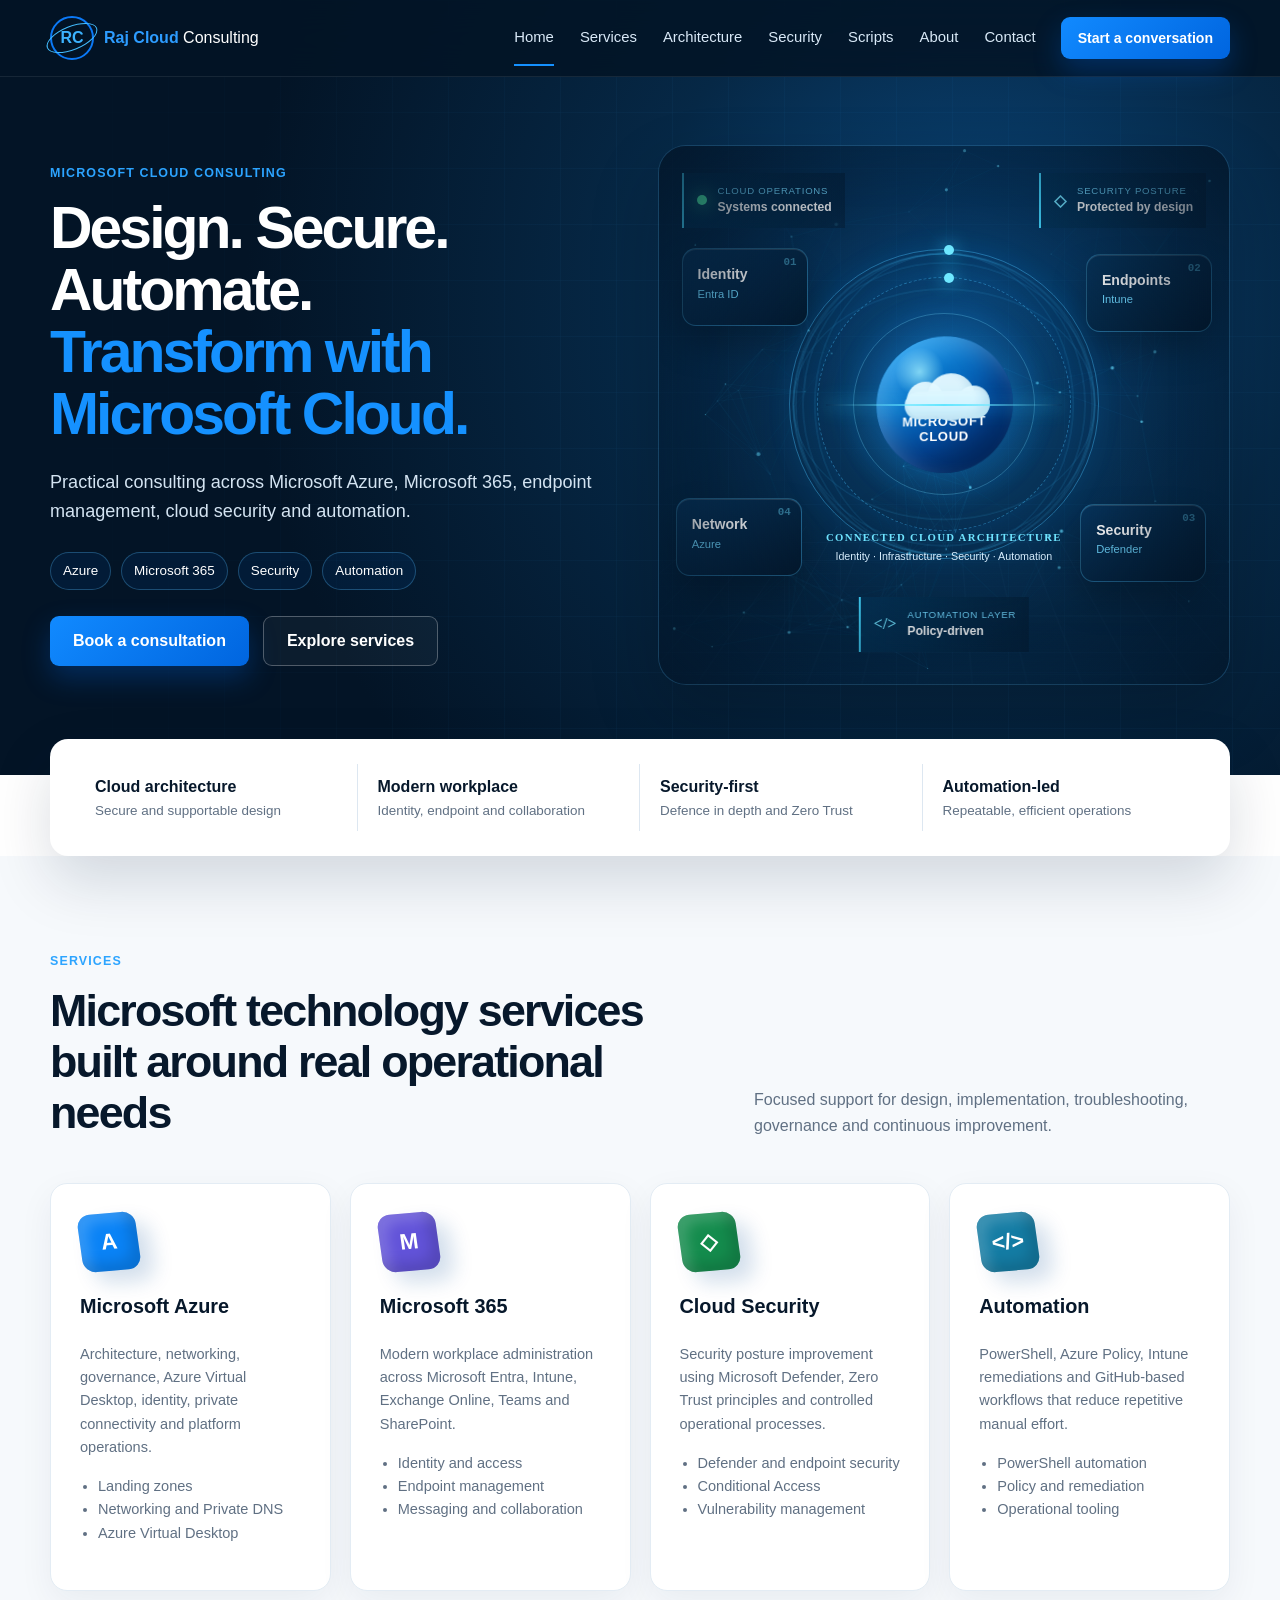
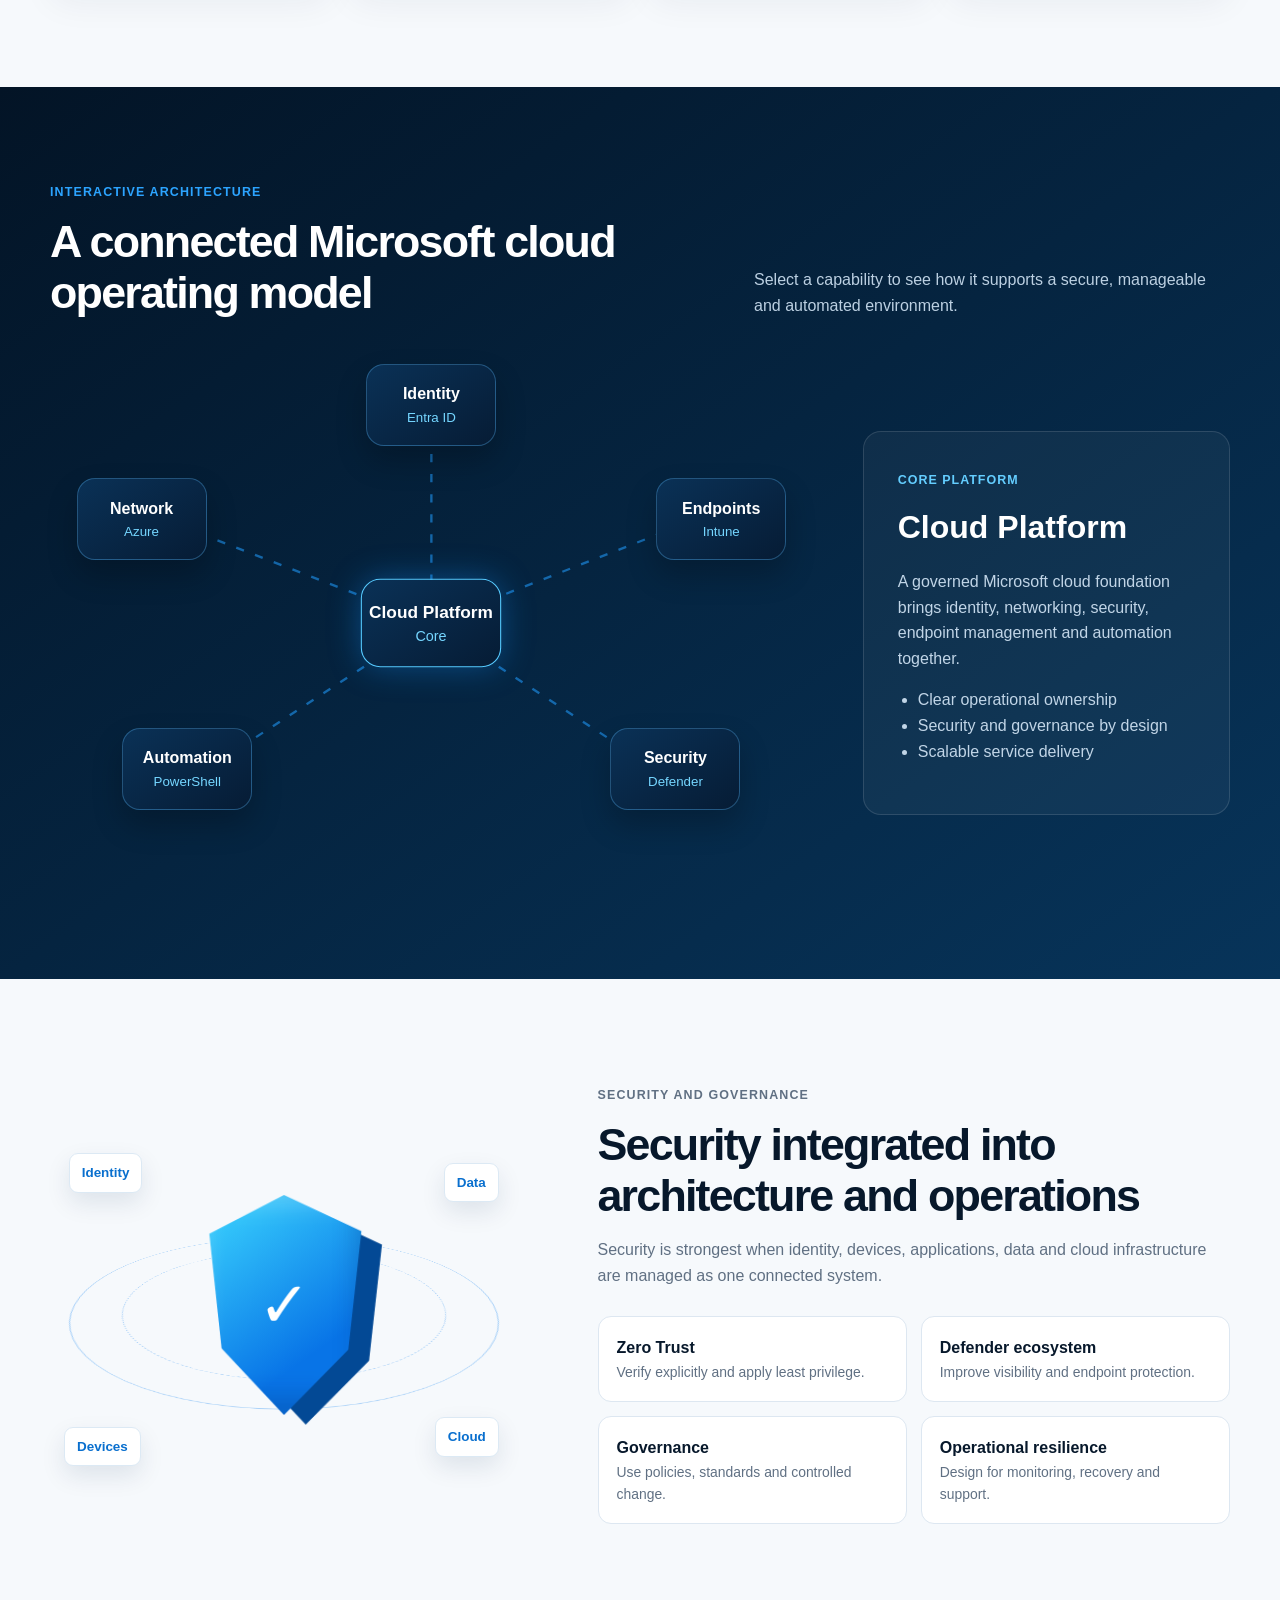
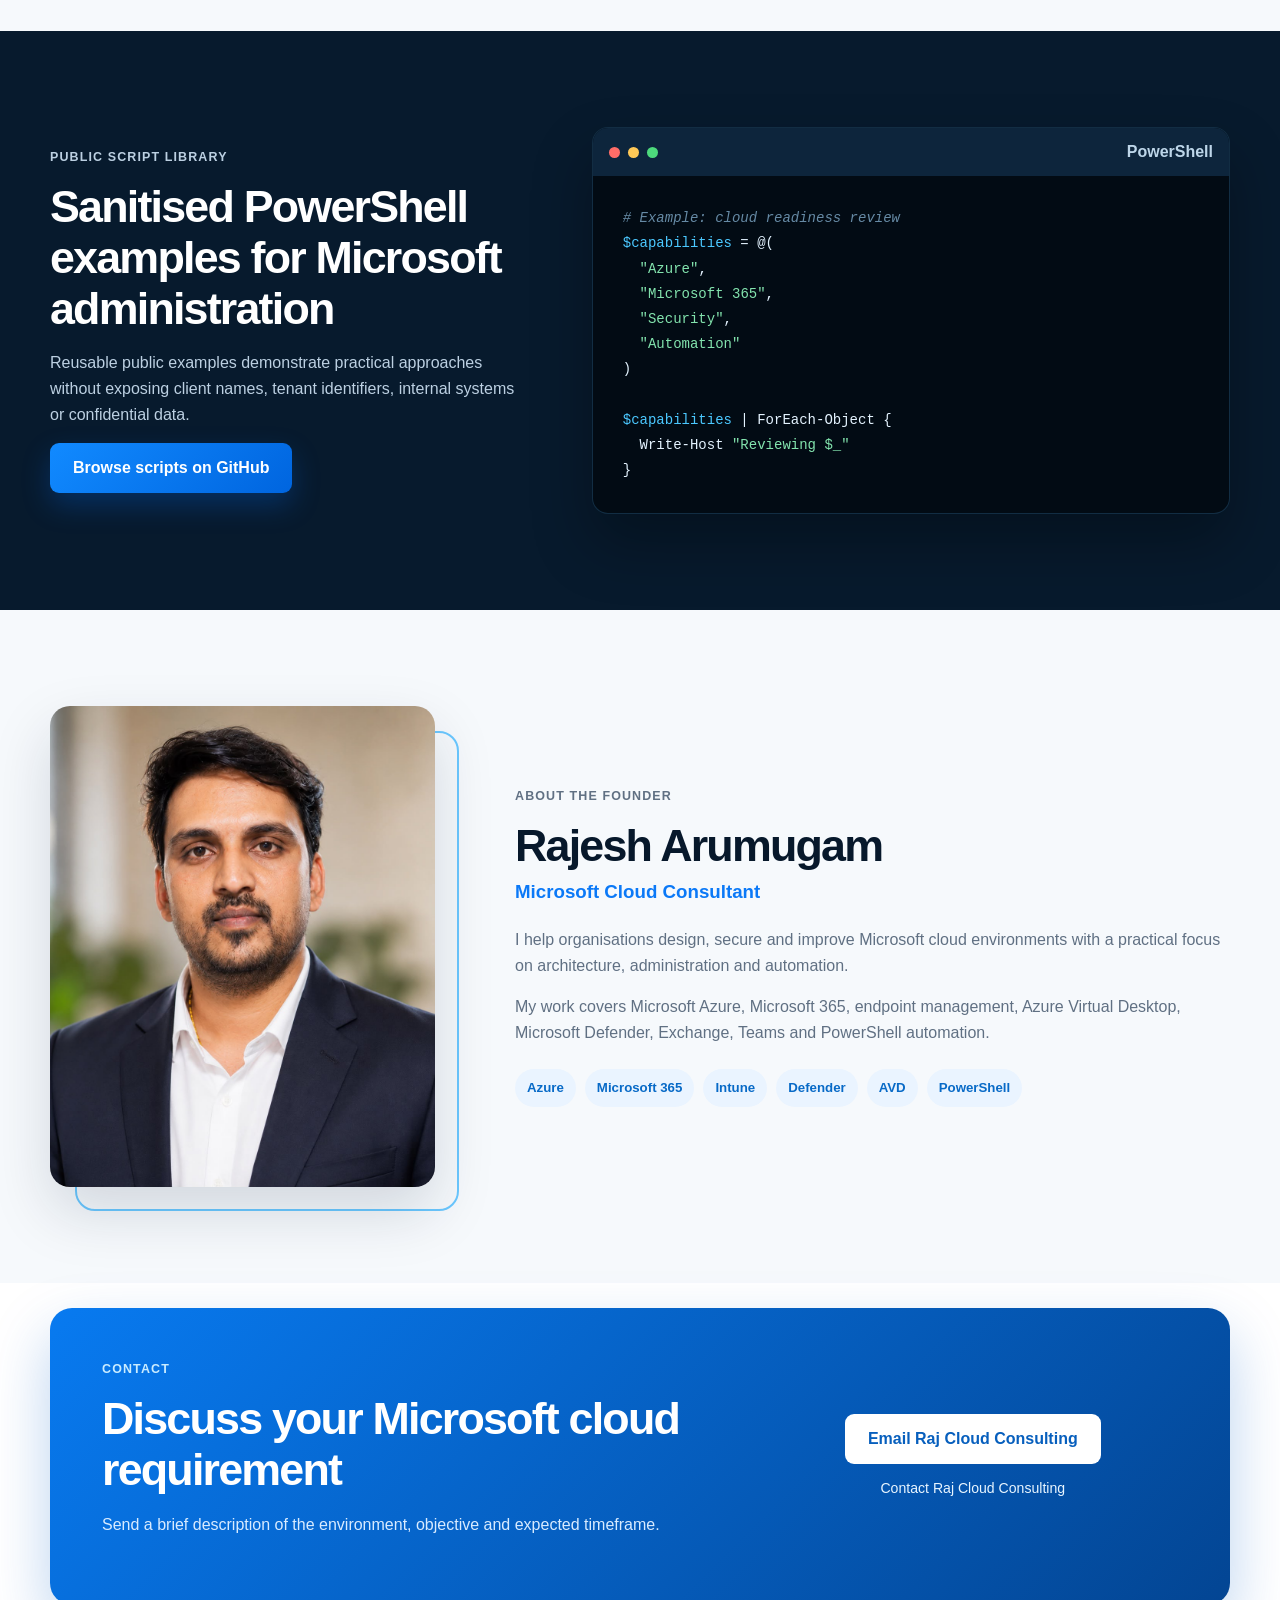
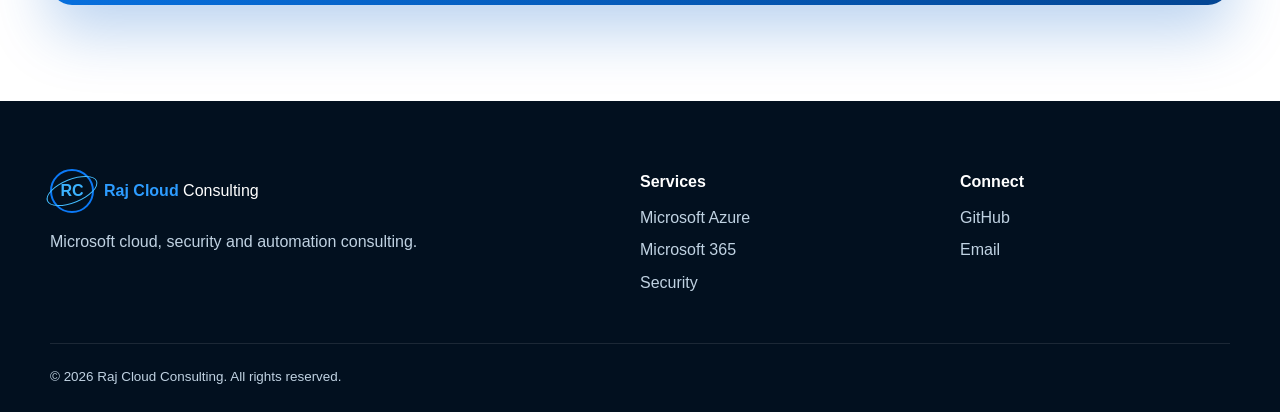
==== commit 48f5b229: "Add files via upload" ====
--- a/index.html
+++ b/index.html
@@ -61,47 +61,55 @@
         </div>
       </div>
 
-      <div class="cloud-scene reveal" id="cloud-scene" aria-label="Animated cloud architecture illustration">
-        <div class="scene-floor"></div>
-        <div class="core-cloud">
-          <span class="cloud-puff p1"></span>
-          <span class="cloud-puff p2"></span>
-          <span class="cloud-puff p3"></span>
-          <span class="cloud-base"></span>
-          <strong>Cloud</strong>
-        </div>
-
-        <div class="orbit orbit-a">
-          <div class="scene-node node-azure"><span>A</span><small>Azure</small></div>
-        </div>
-        <div class="orbit orbit-b">
-          <div class="scene-node node-m365"><span>M</span><small>Microsoft 365</small></div>
-        </div>
-        <div class="orbit orbit-c">
-          <div class="scene-node node-sec"><span>◆</span><small>Security</small></div>
-        </div>
-        <div class="orbit orbit-d">
-          <div class="scene-node node-auto"><span>&lt;/&gt;</span><small>Automation</small></div>
-        </div>
-
-        <svg class="connection-map" viewBox="0 0 640 520" role="img" aria-label="Cloud services connected to a central platform">
-          <defs>
-            <linearGradient id="lineGlow" x1="0" x2="1">
-              <stop offset="0" stop-color="#1591ff" stop-opacity=".15"/>
-              <stop offset=".5" stop-color="#67d7ff" stop-opacity=".95"/>
-              <stop offset="1" stop-color="#1591ff" stop-opacity=".15"/>
-            </linearGradient>
-          </defs>
-          <path d="M318 260 C190 180 145 155 90 122"/>
-          <path d="M320 260 C450 160 505 130 555 100"/>
-          <path d="M320 260 C448 345 520 390 575 420"/>
-          <path d="M320 260 C185 360 120 395 62 426"/>
-        </svg>
-
-        <div class="data-particle particle-1"></div>
-        <div class="data-particle particle-2"></div>
-        <div class="data-particle particle-3"></div>
-        <div class="data-particle particle-4"></div>
+      <div class="tech-scene reveal" id="tech-scene" aria-label="Animated Microsoft cloud command centre">
+        <canvas id="tech-canvas" aria-hidden="true"></canvas>
+
+        <div class="tech-hud hud-status">
+          <span class="pulse-dot"></span>
+          <div><small>Cloud operations</small><strong>Systems connected</strong></div>
+        </div>
+
+        <div class="tech-hud hud-security">
+          <span class="hud-icon">◇</span>
+          <div><small>Security posture</small><strong>Protected by design</strong></div>
+        </div>
+
+        <div class="tech-hud hud-automation">
+          <span class="hud-icon">&lt;/&gt;</span>
+          <div><small>Automation layer</small><strong>Policy-driven</strong></div>
+        </div>
+
+        <div class="tech-core" aria-hidden="true">
+          <div class="core-ring core-ring-one"></div>
+          <div class="core-ring core-ring-two"></div>
+          <div class="core-ring core-ring-three"></div>
+          <div class="core-orb">
+            <span class="orb-cloud">
+              <i></i><i></i><i></i><b></b>
+            </span>
+            <strong>Microsoft<br>Cloud</strong>
+          </div>
+          <div class="core-scan"></div>
+        </div>
+
+        <div class="tech-node node-identity">
+          <span>01</span><b>Identity</b><small>Entra ID</small>
+        </div>
+        <div class="tech-node node-endpoint">
+          <span>02</span><b>Endpoints</b><small>Intune</small>
+        </div>
+        <div class="tech-node node-security">
+          <span>03</span><b>Security</b><small>Defender</small>
+        </div>
+        <div class="tech-node node-network">
+          <span>04</span><b>Network</b><small>Azure</small>
+        </div>
+
+        <div class="tech-caption">
+          <span>CONNECTED CLOUD ARCHITECTURE</span>
+          <b>Identity · Infrastructure · Security · Automation</b>
+        </div>
+      </div>
       </div>
     </div>
   </section>
@@ -287,7 +295,7 @@
       </div>
       <div class="contact-actions">
         <a class="button button-light" href="mailto:rajcloudconsulting@gmail.com?subject=Consulting%20enquiry">Email Raj Cloud Consulting</a>
-        <span>rajcloudconsulting@gmail.com</span>
+        <a class="contact-label" href="mailto:rajcloudconsulting@gmail.com">Contact Raj Cloud Consulting</a>
       </div>
     </div>
   </section>
--- a/assets/css/styles.css
+++ b/assets/css/styles.css
@@ -6,18 +6,112 @@
 *{box-sizing:border-box}html{scroll-behavior:smooth}body{margin:0;font-family:Inter,Segoe UI,Arial,sans-serif;color:var(--ink);line-height:1.6;background:#fff}a{text-decoration:none;color:inherit}img{display:block;max-width:100%}button{font:inherit}.container{width:var(--container);margin:auto}.sr-only{position:absolute;width:1px;height:1px;overflow:hidden;clip:rect(0,0,0,0)}.skip-link{position:fixed;top:-60px;left:10px;z-index:3000;background:white;padding:10px}.skip-link:focus{top:10px}
 .site-header{position:fixed;z-index:1000;inset:0 0 auto;background:rgba(3,20,38,.86);backdrop-filter:blur(18px);border-bottom:1px solid rgba(255,255,255,.08)}.nav{height:76px;display:flex;align-items:center;gap:25px}.brand{display:flex;align-items:center;gap:10px;color:white;white-space:nowrap}.brand-name b{color:#2d9cff}.brand-orbit{width:44px;height:44px;border:2px solid var(--blue);border-radius:50%;display:grid;place-items:center;position:relative;color:#3cb3ff;font-weight:900}.brand-orbit:before{content:"";position:absolute;width:52px;height:22px;border:1px solid #43bdff;border-radius:50%;transform:rotate(-22deg)}.site-menu{display:flex;gap:26px;margin-left:auto}.site-menu a{color:#d9e9f7;padding:27px 0;position:relative;font-size:.93rem}.site-menu a:after{content:"";position:absolute;bottom:11px;left:0;right:100%;height:2px;background:#1591ff;transition:.25s}.site-menu a:hover:after,.site-menu a.active:after{right:0}.menu-button{display:none;background:none;border:0;width:44px}.menu-button span{display:block;height:2px;background:white;margin:5px}.button{display:inline-flex;align-items:center;justify-content:center;min-height:50px;padding:0 23px;border-radius:9px;background:linear-gradient(135deg,#118aff,#0065df);color:white;font-weight:800;box-shadow:0 12px 28px rgba(0,105,235,.28);transition:.25s}.button:hover{transform:translateY(-2px)}.nav-cta{min-height:42px;padding:0 17px;font-size:.88rem}
 .hero{position:relative;overflow:hidden;background:radial-gradient(circle at 76% 38%,#0a477d 0,#062846 31%,#031426 67%);color:white;padding:145px 0 90px;min-height:710px}.ambient-grid{position:absolute;inset:0;opacity:.17;background-image:linear-gradient(rgba(60,176,255,.22) 1px,transparent 1px),linear-gradient(90deg,rgba(60,176,255,.22) 1px,transparent 1px);background-size:56px 56px;mask-image:linear-gradient(90deg,transparent,black 45%)}.hero-layout{position:relative;display:grid;grid-template-columns:1.03fr .97fr;align-items:center}.eyebrow{margin:0 0 13px;color:#2ca4ff;font-weight:900;font-size:.78rem;text-transform:uppercase;letter-spacing:.09em}.hero h1{font-size:clamp(2.7rem,4.6vw,4.6rem);line-height:1.05;letter-spacing:-.05em;margin:0 0 24px;max-width:760px}.hero h1 span{color:#1591ff}.hero-copy{max-width:610px;color:#d4e4f2;font-size:1.13rem}.hero-tags{display:flex;flex-wrap:wrap;gap:10px;margin:26px 0}.hero-tags span{padding:7px 12px;border:1px solid rgba(88,191,255,.3);background:rgba(0,119,244,.08);border-radius:999px;font-size:.84rem}.hero-actions{display:flex;gap:14px;flex-wrap:wrap}.button-ghost{background:rgba(255,255,255,.04);border:1px solid rgba(255,255,255,.28);box-shadow:none}
-.cloud-scene{position:relative;height:500px;perspective:1000px;transform-style:preserve-3d}.scene-floor{position:absolute;left:14%;right:3%;bottom:3%;height:150px;border-radius:50%;background:radial-gradient(ellipse,rgba(4,154,255,.22),transparent 68%);transform:rotateX(70deg);filter:blur(4px)}.core-cloud{position:absolute;left:50%;top:50%;width:205px;height:100px;transform:translate(-50%,-50%) translateZ(80px);filter:drop-shadow(0 0 30px rgba(38,175,255,.5));z-index:4}.cloud-puff,.cloud-base{position:absolute;background:linear-gradient(145deg,#70ddff,#0877ef);box-shadow:inset -12px -12px 22px rgba(1,51,125,.25),inset 10px 10px 18px rgba(255,255,255,.25)}.cloud-puff{border-radius:50%}.p1{width:90px;height:90px;left:21px;top:4px}.p2{width:120px;height:120px;left:62px;top:-24px}.p3{width:75px;height:75px;right:0;top:18px}.cloud-base{height:66px;left:12px;right:0;bottom:0;border-radius:40px}.core-cloud strong{position:absolute;z-index:2;left:0;right:0;bottom:19px;text-align:center;font-size:1.1rem;text-shadow:0 2px 8px #045}.orbit{position:absolute;left:50%;top:50%;border:1px solid rgba(90,204,255,.28);border-radius:50%;transform-style:preserve-3d}.orbit-a{width:510px;height:350px;transform:translate(-50%,-50%) rotateX(62deg) rotateZ(-8deg);animation:orbitA 22s linear infinite}.orbit-b{width:430px;height:430px;transform:translate(-50%,-50%) rotateX(74deg) rotateZ(48deg);animation:orbitB 28s linear infinite}.orbit-c{width:350px;height:500px;transform:translate(-50%,-50%) rotateY(66deg) rotateZ(17deg);animation:orbitC 24s linear infinite}.orbit-d{width:520px;height:260px;transform:translate(-50%,-50%) rotateX(45deg) rotateZ(30deg);animation:orbitD 31s linear infinite}.scene-node{position:absolute;left:50%;top:-37px;width:92px;height:74px;margin-left:-46px;border:1px solid rgba(108,208,255,.4);border-radius:18px;background:linear-gradient(145deg,rgba(15,72,125,.95),rgba(3,24,46,.95));display:grid;place-items:center;backdrop-filter:blur(10px);box-shadow:0 15px 30px rgba(0,0,0,.25),inset 0 1px rgba(255,255,255,.2);transform:rotateX(-62deg);color:#8bdcff}.scene-node span{font-size:1.5rem;font-weight:900;line-height:1}.scene-node small{font-size:.66rem;color:#d7efff}.orbit-b .scene-node{transform:rotateZ(-48deg) rotateX(-74deg)}.orbit-c .scene-node{transform:rotateZ(-17deg) rotateY(-66deg)}.orbit-d .scene-node{transform:rotateZ(-30deg) rotateX(-45deg)}.connection-map{position:absolute;inset:0;width:100%;height:100%;z-index:2;opacity:.68}.connection-map path{fill:none;stroke:url(#lineGlow);stroke-width:2;stroke-dasharray:7 11;animation:dash 5s linear infinite}.data-particle{position:absolute;width:7px;height:7px;border-radius:50%;background:#8cecff;box-shadow:0 0 16px #2acfff;z-index:6}.particle-1{left:47%;top:47%;animation:p1move 5s infinite}.particle-2{left:50%;top:50%;animation:p2move 6s 1s infinite}.particle-3{left:50%;top:50%;animation:p3move 5.5s .5s infinite}.particle-4{left:50%;top:50%;animation:p4move 6.5s 1.5s infinite}
-@keyframes orbitA{to{transform:translate(-50%,-50%) rotateX(62deg) rotateZ(352deg)}}@keyframes orbitB{to{transform:translate(-50%,-50%) rotateX(74deg) rotateZ(-312deg)}}@keyframes orbitC{to{transform:translate(-50%,-50%) rotateY(66deg) rotateZ(377deg)}}@keyframes orbitD{to{transform:translate(-50%,-50%) rotateX(45deg) rotateZ(-330deg)}}@keyframes dash{to{stroke-dashoffset:-90}}@keyframes p1move{0%,100%{transform:translate(0)}50%{transform:translate(-230px,-145px)}}@keyframes p2move{0%,100%{transform:translate(0)}50%{transform:translate(220px,-160px)}}@keyframes p3move{0%,100%{transform:translate(0)}50%{transform:translate(235px,150px)}}@keyframes p4move{0%,100%{transform:translate(0)}50%{transform:translate(-245px,165px)}}
+
+.tech-scene{
+ position:relative;height:540px;min-width:0;overflow:hidden;
+ border:1px solid rgba(112,205,255,.16);border-radius:28px;
+ background:
+ radial-gradient(circle at 50% 44%,rgba(12,126,225,.20),transparent 30%),
+ linear-gradient(145deg,rgba(2,19,36,.20),rgba(7,49,84,.28));
+ box-shadow:inset 0 0 70px rgba(18,125,215,.10),0 30px 70px rgba(0,0,0,.20);
+ isolation:isolate;
+}
+.tech-scene:before{
+ content:"";position:absolute;inset:0;opacity:.24;
+ background-image:
+ linear-gradient(rgba(72,178,255,.11) 1px,transparent 1px),
+ linear-gradient(90deg,rgba(72,178,255,.11) 1px,transparent 1px);
+ background-size:38px 38px;
+ transform:perspective(700px) rotateX(63deg) scale(1.45) translateY(105px);
+ transform-origin:center bottom;
+}
+.tech-scene:after{
+ content:"";position:absolute;inset:0;
+ background:radial-gradient(circle at center,transparent 42%,rgba(3,20,38,.78) 100%);
+ pointer-events:none;z-index:8;
+}
+#tech-canvas{position:absolute;inset:0;width:100%;height:100%;z-index:1}
+.tech-core{
+ position:absolute;left:50%;top:48%;width:310px;height:310px;
+ transform:translate(-50%,-50%);z-index:5;perspective:900px;
+}
+.core-ring{
+ position:absolute;inset:0;border-radius:50%;
+ border:1px solid rgba(70,192,255,.42);
+ box-shadow:0 0 24px rgba(18,161,255,.10);
+}
+.core-ring-one{animation:ringRotate 16s linear infinite}
+.core-ring-two{inset:28px;border-style:dashed;animation:ringRotateReverse 12s linear infinite}
+.core-ring-three{inset:64px;border-color:rgba(115,221,255,.30);animation:ringPulse 4s ease-in-out infinite}
+.core-ring-one:before,.core-ring-two:before{
+ content:"";position:absolute;left:50%;top:-5px;width:10px;height:10px;border-radius:50%;
+ background:#6fe8ff;box-shadow:0 0 18px #2ecfff;
+}
+.core-orb{
+ position:absolute;inset:86px;border-radius:50%;
+ display:grid;place-items:center;text-align:center;
+ background:
+ radial-gradient(circle at 32% 26%,rgba(161,240,255,.75),transparent 18%),
+ linear-gradient(145deg,#0fa6ff,#034b9e 65%,#021f46);
+ box-shadow:inset 12px 12px 25px rgba(255,255,255,.20),
+ inset -18px -22px 28px rgba(0,24,75,.42),
+ 0 0 55px rgba(22,161,255,.48);
+ transform:rotateX(8deg) rotateY(-8deg);
+}
+.core-orb strong{font-size:.82rem;line-height:1.15;letter-spacing:.05em;text-transform:uppercase;margin-top:50px}
+.orb-cloud{position:absolute;top:38px;left:50%;width:92px;height:46px;transform:translateX(-50%)}
+.orb-cloud i,.orb-cloud b{position:absolute;background:rgba(229,249,255,.96);box-shadow:inset -6px -6px 10px rgba(12,112,182,.15)}
+.orb-cloud i{border-radius:50%}
+.orb-cloud i:nth-child(1){width:38px;height:38px;left:8px;top:8px}
+.orb-cloud i:nth-child(2){width:48px;height:48px;left:29px;top:0}
+.orb-cloud i:nth-child(3){width:33px;height:33px;right:0;top:13px}
+.orb-cloud b{height:28px;left:6px;right:0;bottom:0;border-radius:20px}
+.core-scan{
+ position:absolute;left:12%;right:12%;top:50%;height:2px;
+ background:linear-gradient(90deg,transparent,#62e5ff,transparent);
+ box-shadow:0 0 18px #2acaff;animation:scanLine 3.8s ease-in-out infinite;
+}
+.tech-node{
+ position:absolute;z-index:6;width:126px;min-height:78px;padding:14px 15px;
+ border:1px solid rgba(85,201,255,.34);border-radius:14px;
+ background:linear-gradient(145deg,rgba(7,52,91,.94),rgba(3,23,43,.94));
+ backdrop-filter:blur(10px);box-shadow:0 18px 34px rgba(0,0,0,.25),inset 0 1px rgba(255,255,255,.12);
+ animation:nodeFloat 5s ease-in-out infinite;
+}
+.tech-node span{position:absolute;right:10px;top:7px;color:rgba(107,219,255,.45);font:700 .68rem Consolas,monospace}
+.tech-node b,.tech-node small{display:block}.tech-node b{color:#fff;font-size:.88rem}.tech-node small{color:#70d8ff;font-size:.7rem}
+.node-identity{left:4%;top:19%}.node-endpoint{right:3%;top:20%;animation-delay:-1.2s}
+.node-security{right:4%;bottom:19%;animation-delay:-2.4s}.node-network{left:3%;bottom:20%;animation-delay:-3.1s}
+.tech-hud{
+ position:absolute;z-index:7;display:flex;align-items:center;gap:11px;
+ padding:10px 13px;border-left:2px solid #43d7ff;
+ background:linear-gradient(90deg,rgba(4,52,88,.82),rgba(3,21,39,.40));
+ backdrop-filter:blur(8px);font-size:.72rem;
+}
+.tech-hud small,.tech-hud strong{display:block}.tech-hud small{color:#74d9ff;text-transform:uppercase;letter-spacing:.08em}.tech-hud strong{color:white;font-size:.76rem}
+.hud-status{left:4%;top:5%}.hud-security{right:4%;top:5%}.hud-automation{left:50%;bottom:6%;transform:translateX(-50%)}
+.pulse-dot{width:10px;height:10px;border-radius:50%;background:#4ef0ac;box-shadow:0 0 18px #43efae;animation:pulseDot 1.7s infinite}
+.hud-icon{font:700 1rem Consolas;color:#73e3ff}
+.tech-caption{
+ position:absolute;left:50%;top:47%;z-index:7;width:240px;text-align:center;
+ transform:translate(-50%,132px);
+}
+.tech-caption span,.tech-caption b{display:block}.tech-caption span{color:#6fe4ff;font:700 .67rem Consolas;letter-spacing:.12em}.tech-caption b{margin-top:5px;color:#d8efff;font-size:.67rem;font-weight:500}
+@keyframes ringRotate{to{transform:rotate(360deg)}}@keyframes ringRotateReverse{to{transform:rotate(-360deg)}}
+@keyframes ringPulse{50%{transform:scale(1.08);opacity:.55}}
+@keyframes scanLine{0%,100%{transform:translateY(-105px);opacity:0}20%,80%{opacity:1}50%{transform:translateY(105px)}}
+@keyframes nodeFloat{50%{transform:translateY(-8px)}}
+@keyframes pulseDot{50%{transform:scale(1.35);opacity:.55}}
 .trust-bar{margin-top:-36px;position:relative;z-index:10}.trust-grid{display:grid;grid-template-columns:repeat(4,1fr);background:white;border-radius:18px;padding:25px;box-shadow:var(--shadow)}.trust-grid article{padding:10px 20px;border-right:1px solid var(--line)}.trust-grid article:last-child{border:0}.trust-grid b,.trust-grid span{display:block}.trust-grid b{font-size:1rem}.trust-grid span{font-size:.84rem;color:var(--muted)}
 .section{padding:96px 0}.light{background:var(--paper)}.heading-grid{display:grid;grid-template-columns:1.15fr .85fr;gap:60px;align-items:end;margin-bottom:45px}.heading-grid h2,.security-copy h2,.scripts-copy h2,.about-copy h2,.contact h2{font-size:clamp(2rem,3.5vw,3.15rem);line-height:1.14;letter-spacing:-.04em;margin:0}.heading-grid>p{color:var(--muted);margin:0}.service-grid{display:grid;grid-template-columns:repeat(4,1fr);gap:19px}.service-card{background:white;padding:29px;border:1px solid #e3ecf4;border-radius:17px;box-shadow:0 12px 35px rgba(7,35,65,.06);transition:.3s;overflow:hidden}.service-card:hover{transform:translateY(-7px);box-shadow:var(--shadow)}.service-card h3{font-size:1.24rem}.service-card p,.service-card li{color:var(--muted);font-size:.91rem}.service-card ul{padding-left:18px}.mini-cube{width:58px;height:58px;display:grid;place-items:center;transform:rotate(-8deg) skewY(3deg);border-radius:13px;color:white;font-weight:900;font-size:1.4rem;box-shadow:12px 12px 20px rgba(11,75,150,.18),inset -8px -8px 14px rgba(0,0,0,.15),inset 8px 8px 13px rgba(255,255,255,.18)}.azure-cube{background:#0a83f6}.m365-cube{background:#6253d9}.sec-cube{background:#148c4d}.auto-cube{background:#147ca4}
 .architecture{background:linear-gradient(145deg,#031426,#07345a);color:white}.inverse>p{color:#bcd0e2}.topology-layout{display:grid;grid-template-columns:1.35fr .65fr;gap:50px;align-items:center}.topology{height:520px;position:relative}.topology svg{position:absolute;inset:0;width:100%;height:100%}.topology line{stroke:#1f98f7;stroke-width:2;stroke-dasharray:7 10;opacity:.58}.topology-node{position:absolute;left:var(--x);top:var(--y);transform:translate(-50%,-50%);z-index:2;width:130px;height:82px;border:1px solid rgba(94,191,255,.32);border-radius:18px;background:linear-gradient(145deg,#0a3156,#061c35);color:white;box-shadow:0 15px 30px rgba(0,0,0,.22);cursor:pointer;transition:.25s}.topology-node:hover,.topology-node.active{transform:translate(-50%,-50%) scale(1.08);border-color:#56caff;box-shadow:0 0 30px rgba(18,147,255,.35)}.topology-node span,.topology-node small{display:block}.topology-node span{font-weight:800}.topology-node small{color:#75d6ff}.topology-detail{border:1px solid rgba(255,255,255,.12);border-radius:18px;padding:34px;background:rgba(255,255,255,.045);min-height:300px}.detail-kicker{color:#64ceff;font-weight:800;font-size:.78rem;text-transform:uppercase;letter-spacing:.08em}.topology-detail h3{font-size:2rem;margin:10px 0}.topology-detail p,.topology-detail li{color:#c1d5e7}.topology-detail ul{padding-left:20px}
 .security-layout{display:grid;grid-template-columns:.85fr 1.15fr;gap:80px;align-items:center}.security-visual{height:460px;position:relative;perspective:900px}.shield-3d{position:absolute;left:50%;top:50%;width:185px;height:220px;transform:translate(-50%,-50%) rotateY(-12deg);transform-style:preserve-3d;z-index:5}.shield-face{position:absolute;inset:0;clip-path:polygon(50% 0,92% 17%,85% 70%,50% 100%,15% 70%,8% 17%);background:linear-gradient(145deg,#3dd9ff,#0874e7 70%);display:grid;place-items:center;box-shadow:inset 14px 12px 20px rgba(255,255,255,.18),inset -18px -18px 25px rgba(0,47,114,.28)}.shield-face span{font-size:4rem;color:white}.shield-depth{position:absolute;inset:12px -18px -12px 18px;clip-path:polygon(50% 0,92% 17%,85% 70%,50% 100%,15% 70%,8% 17%);background:#034995;transform:translateZ(-22px)}.security-ring{position:absolute;left:50%;top:50%;border:1px solid rgba(10,126,239,.34);border-radius:50%;transform:translate(-50%,-50%) rotateX(67deg)}.ring-one{width:420px;height:420px}.ring-two{width:320px;height:320px;border-style:dashed;animation:spin 20s linear infinite}@keyframes spin{to{transform:translate(-50%,-50%) rotateX(67deg) rotateZ(360deg)}}.security-label{position:absolute;padding:8px 12px;background:white;border:1px solid #dce9f4;border-radius:9px;box-shadow:0 10px 25px rgba(3,42,81,.1);font-size:.84rem;font-weight:800;color:#096fce}.label-id{left:4%;top:17%}.label-data{right:4%;top:19%}.label-device{left:3%;bottom:15%}.label-cloud{right:4%;bottom:17%}.security-copy>p{color:var(--muted)}.security-list{display:grid;grid-template-columns:1fr 1fr;gap:14px;margin-top:28px}.security-list article{padding:18px;border:1px solid var(--line);border-radius:13px;background:white}.security-list b,.security-list span{display:block}.security-list span{font-size:.87rem;color:var(--muted)}
 .scripts{background:#071a2d;color:white}.scripts-layout{display:grid;grid-template-columns:.85fr 1.15fr;gap:70px;align-items:center}.scripts-copy p{color:#bcd0e2}.terminal{background:#020b14;border:1px solid rgba(82,181,255,.2);border-radius:16px;overflow:hidden;box-shadow:0 30px 60px rgba(0,0,0,.3)}.terminal-head{height:48px;background:#0d253c;padding:0 16px;display:flex;align-items:center;gap:8px;color:#bdd6e9}.terminal-head span{width:11px;height:11px;border-radius:50%;background:#ff6d68}.terminal-head span:nth-child(2){background:#ffc957}.terminal-head span:nth-child(3){background:#4dda7c}.terminal-head b{margin-left:auto}.terminal pre{padding:30px;margin:0;overflow:auto;color:#e4f3ff;font:14px/1.8 Consolas,monospace}.terminal i{color:#668aa5}.terminal code>span{color:#4bc8ff}.terminal em{color:#83e4ae;font-style:normal}
 .about-layout{display:grid;grid-template-columns:.7fr 1.3fr;gap:80px;align-items:center}.about-photo{max-width:390px;position:relative}.about-photo:before{content:"";position:absolute;inset:25px -24px -24px 25px;border:2px solid #6bc8ff;border-radius:20px}.about-photo img{position:relative;border-radius:20px;aspect-ratio:4/5;object-fit:cover;object-position:center 16%;box-shadow:var(--shadow)}.about-copy h3{color:#0b79f7;margin:6px 0 20px}.about-copy p{color:var(--muted)}.skill-pills{display:flex;flex-wrap:wrap;gap:9px;margin-top:24px}.skill-pills span{padding:8px 12px;border-radius:999px;background:#eaf4ff;color:#086ac7;font-weight:800;font-size:.83rem}
-.contact{padding-top:25px}.contact-panel{display:grid;grid-template-columns:1.2fr .8fr;gap:50px;align-items:center;background:linear-gradient(135deg,#087af0,#034593);color:white;padding:52px;border-radius:22px;box-shadow:0 26px 60px rgba(0,91,199,.27)}.contact-panel .eyebrow{color:#c9ecff}.contact-panel p{color:#d8ebff}.contact-actions{text-align:center}.button-light{background:white;color:#075fbd;box-shadow:none}.contact-actions span{display:block;font-size:.88rem;margin-top:13px}
+.contact{padding-top:25px}.contact-panel{display:grid;grid-template-columns:1.2fr .8fr;gap:50px;align-items:center;background:linear-gradient(135deg,#087af0,#034593);color:white;padding:52px;border-radius:22px;box-shadow:0 26px 60px rgba(0,91,199,.27)}.contact-panel .eyebrow{color:#c9ecff}.contact-panel p{color:#d8ebff}.contact-actions{text-align:center}.button-light{background:white;color:#075fbd;box-shadow:none}.contact-actions span,.contact-label{display:block;font-size:.88rem;margin-top:13px;color:#e8f5ff}.contact-label:hover{text-decoration:underline}
 .footer{background:#02101f;color:#c0d2e2;padding:68px 0 25px}.footer-grid{display:grid;grid-template-columns:2fr 1fr 1fr;gap:50px}.footer-grid>div>b{display:block;color:white;margin-bottom:10px}.footer-grid>div>a:not(.brand){display:block;margin:7px 0}.footer-bottom{border-top:1px solid rgba(255,255,255,.1);margin-top:40px;padding-top:22px;font-size:.84rem}
 .reveal{opacity:0;transform:translateY(25px);transition:.7s}.reveal.visible{opacity:1;transform:none}
-@media(max-width:1050px){.site-menu{position:fixed;inset:76px 0 auto;background:#031426;padding:22px;display:none;flex-direction:column}.site-menu.open{display:flex}.site-menu a{padding:11px}.menu-button{display:block;margin-left:auto}.nav-cta{display:none}.hero-layout{grid-template-columns:1fr}.cloud-scene{height:470px}.service-grid{grid-template-columns:1fr 1fr}.topology-layout{grid-template-columns:1fr}.topology{max-width:720px;margin:auto;width:100%}}
-@media(max-width:760px){:root{--container:min(100% - 28px,1180px)}.hero{padding:118px 0 70px}.hero h1{font-size:2.65rem}.cloud-scene{height:390px;transform:scale(.9);margin-inline:-30px}.trust-bar{margin-top:0}.trust-grid{grid-template-columns:1fr 1fr}.trust-grid article{border-right:0;border-bottom:1px solid var(--line)}.section{padding:70px 0}.heading-grid,.security-layout,.scripts-layout,.about-layout,.contact-panel{grid-template-columns:1fr;gap:35px}.service-grid{grid-template-columns:1fr}.topology{height:430px}.topology-node{width:105px;height:68px;font-size:.82rem}.security-visual{height:400px}.security-list{grid-template-columns:1fr}.about-photo{margin:auto;max-width:320px}.footer-grid{grid-template-columns:1fr}.contact-panel{padding:34px 25px}}
-@media(max-width:480px){.brand-name{font-size:.9rem}.brand-orbit{width:38px;height:38px}.hero-actions .button{width:100%}.cloud-scene{height:330px;transform:scale(.72);margin-inline:-85px}.trust-grid{grid-template-columns:1fr}.topology{height:390px}.topology-node{width:92px;height:62px}.topology-node small{font-size:.66rem}.contact-actions .button{width:100%}}
+@media(max-width:1050px){.site-menu{position:fixed;inset:76px 0 auto;background:#031426;padding:22px;display:none;flex-direction:column}.site-menu.open{display:flex}.site-menu a{padding:11px}.menu-button{display:block;margin-left:auto}.nav-cta{display:none}.hero-layout{grid-template-columns:1fr}.tech-scene{height:500px}.service-grid{grid-template-columns:1fr 1fr}.topology-layout{grid-template-columns:1fr}.topology{max-width:720px;margin:auto;width:100%}}
+@media(max-width:760px){:root{--container:min(100% - 28px,1180px)}.hero{padding:118px 0 70px}.hero h1{font-size:2.65rem}.tech-scene{height:430px}.trust-bar{margin-top:0}.trust-grid{grid-template-columns:1fr 1fr}.trust-grid article{border-right:0;border-bottom:1px solid var(--line)}.section{padding:70px 0}.heading-grid,.security-layout,.scripts-layout,.about-layout,.contact-panel{grid-template-columns:1fr;gap:35px}.service-grid{grid-template-columns:1fr}.topology{height:430px}.topology-node{width:105px;height:68px;font-size:.82rem}.security-visual{height:400px}.security-list{grid-template-columns:1fr}.about-photo{margin:auto;max-width:320px}.footer-grid{grid-template-columns:1fr}.contact-panel{padding:34px 25px}}
+@media(max-width:480px){.brand-name{font-size:.9rem}.brand-orbit{width:38px;height:38px}.hero-actions .button{width:100%}.tech-scene{height:385px}.tech-node{width:96px;min-height:66px;padding:11px}.tech-core{width:245px;height:245px}.core-orb{inset:68px}.tech-hud{display:none}.tech-caption{transform:translate(-50%,108px);width:210px}.node-identity{left:1%;top:18%}.node-endpoint{right:1%;top:18%}.node-security{right:1%;bottom:17%}.node-network{left:1%;bottom:17%}.trust-grid{grid-template-columns:1fr}.topology{height:390px}.topology-node{width:92px;height:62px}.topology-node small{font-size:.66rem}.contact-actions .button{width:100%}}
 @media(prefers-reduced-motion:reduce){*{scroll-behavior:auto!important}.orbit,.connection-map path,.data-particle,.ring-two{animation:none!important}.reveal{opacity:1;transform:none}}
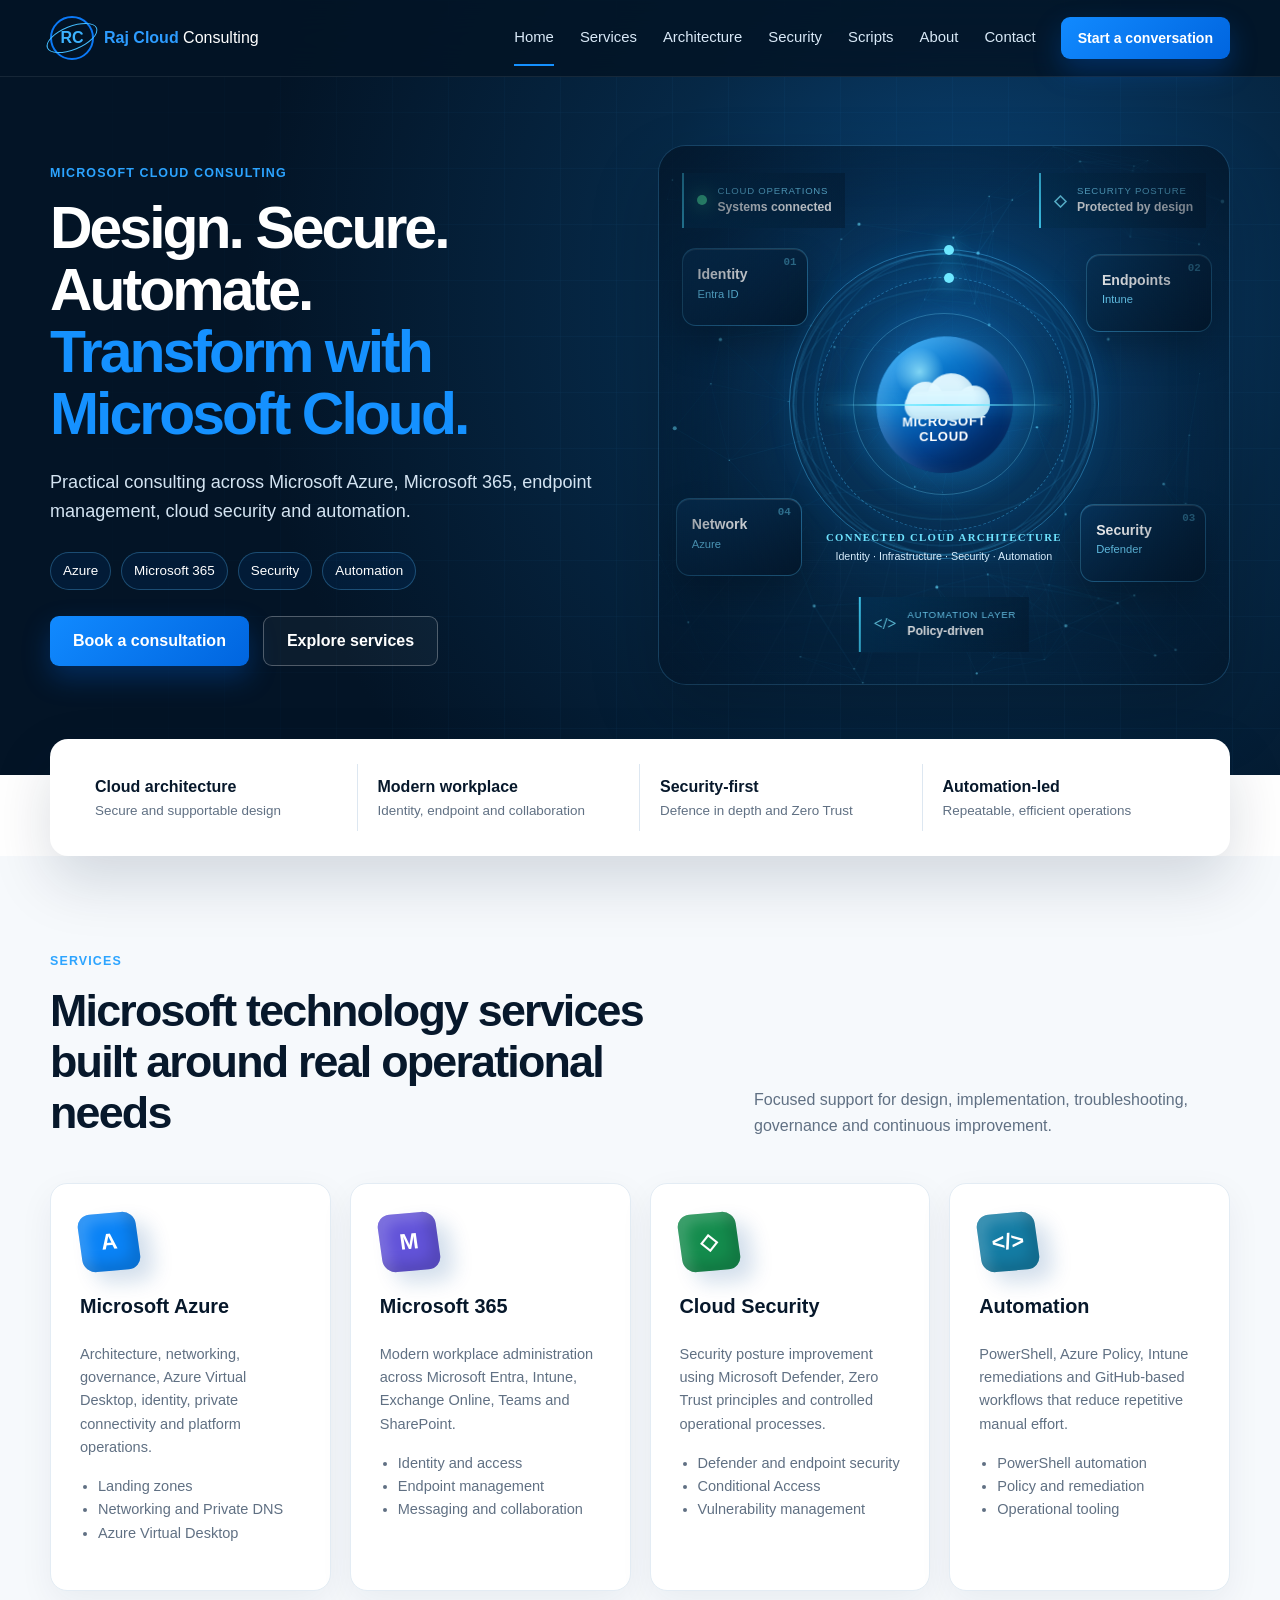
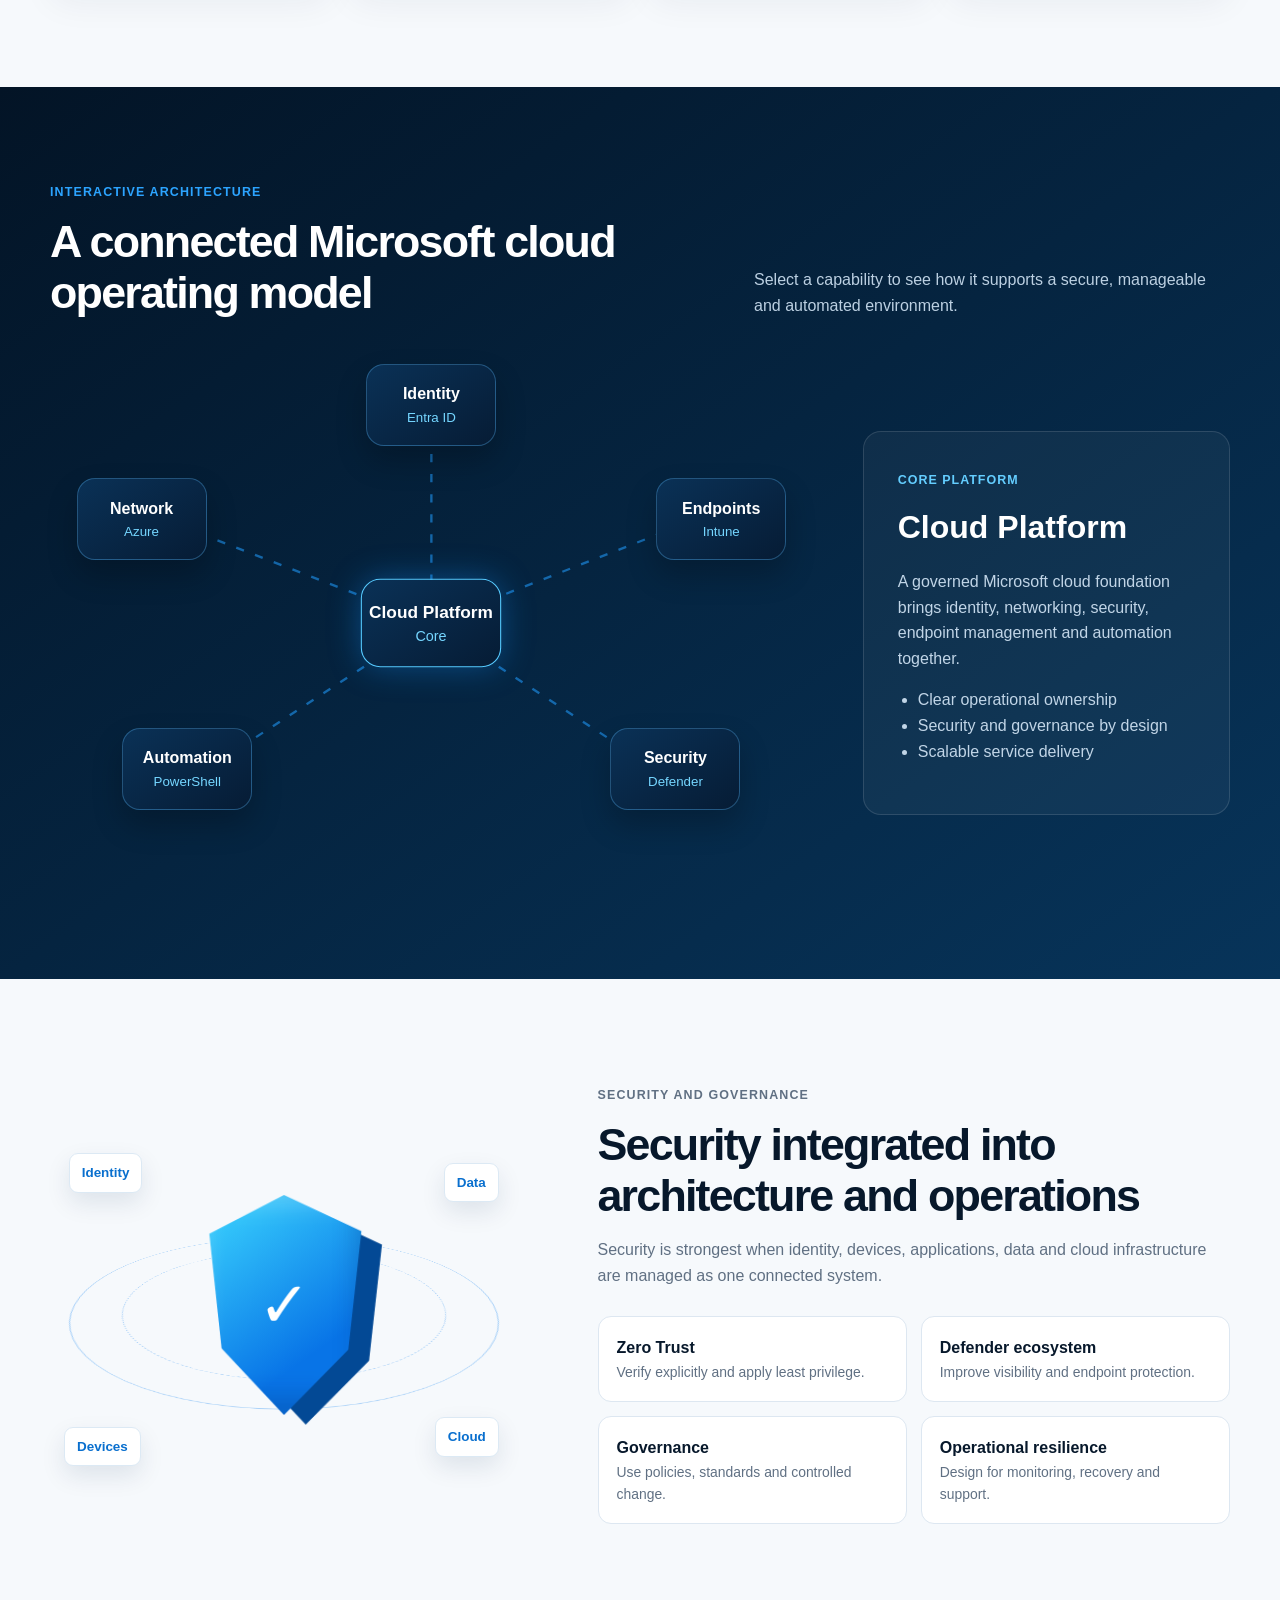
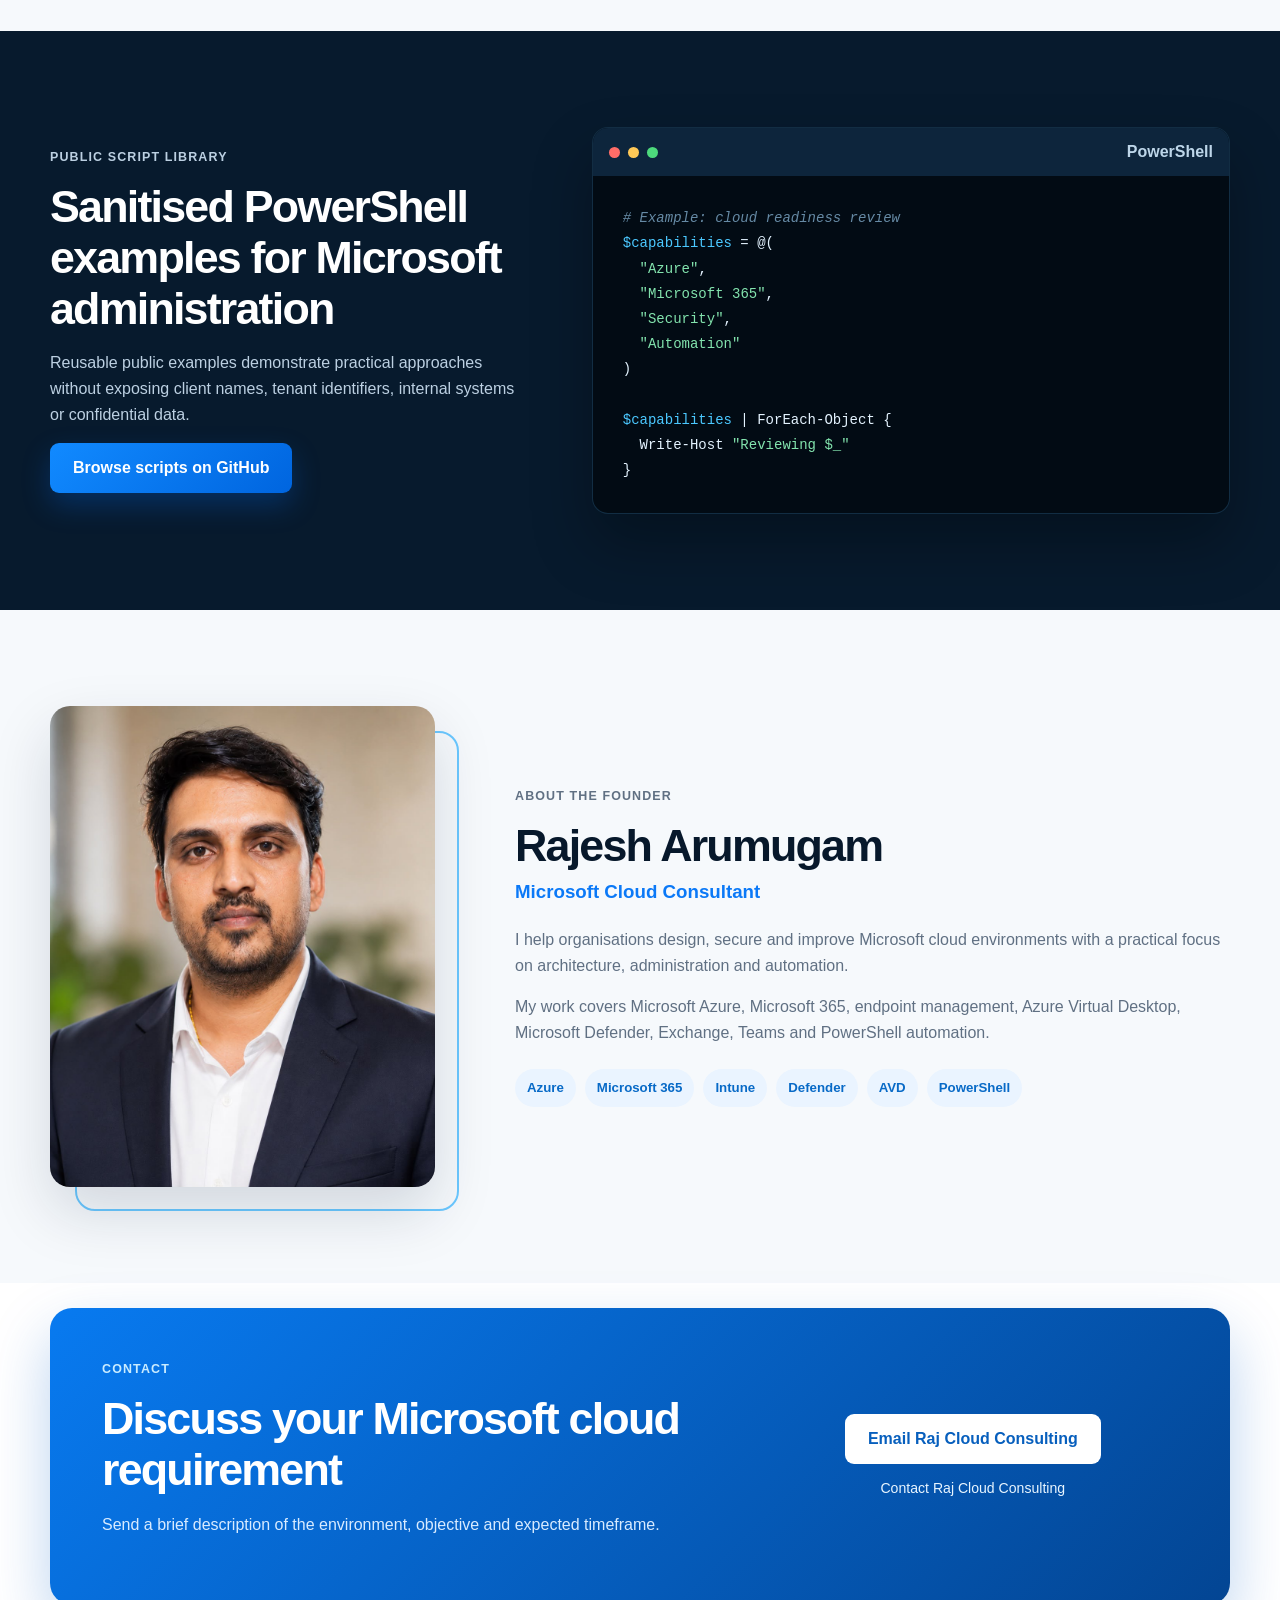
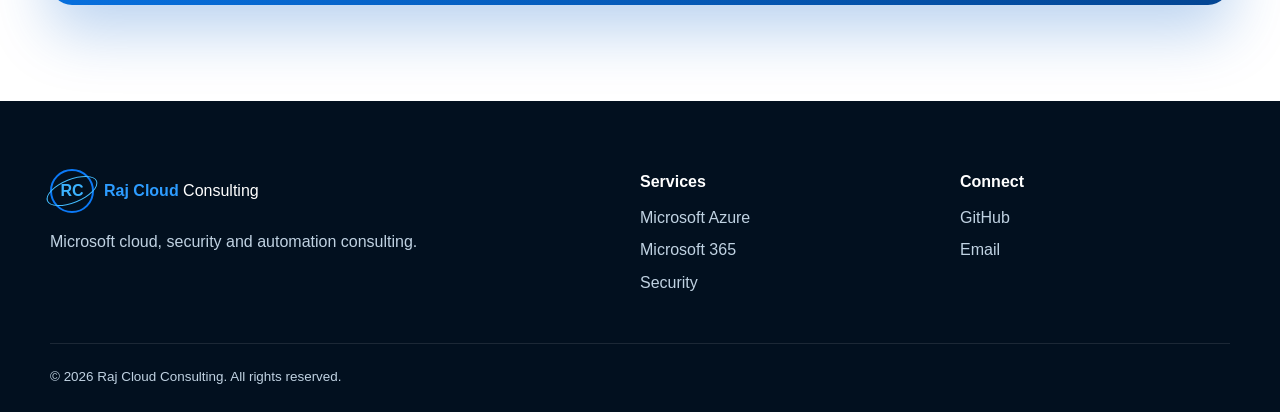
==== commit 8b378e39: "Add files via upload" ====
--- a/index.html
+++ b/index.html
@@ -14,7 +14,11 @@
   <link rel="canonical" href="https://rajcloudconsulting.com/">
   <link rel="icon" href="assets/img/favicon.svg" type="image/svg+xml">
   <link rel="manifest" href="site.webmanifest">
-  <link rel="stylesheet" href="assets/css/styles.css">
+  <link rel="stylesheet" href="assets/css/styles-v4-1.css?v=4.1.1">
+<style>
+.tech-scene{display:block;position:relative;min-height:540px;overflow:hidden}
+.tech-core,.tech-node,.tech-hud,.tech-caption{visibility:visible}
+</style>
 </head>
 <body>
 <a class="skip-link" href="#main">Skip to content</a>
@@ -313,6 +317,6 @@
   <div class="container footer-bottom">© <span id="year"></span> Raj Cloud Consulting. All rights reserved.</div>
 </footer>
 
-<script src="assets/js/main.js"></script>
+<script src="assets/js/main-v4-1.js?v=4.1.1"></script>
 </body>
 </html>
--- a/assets/css/styles-v4-1.css
+++ b/assets/css/styles-v4-1.css
@@ -0,0 +1,117 @@
+:root{
+ --navy:#031426;--navy2:#062542;--blue:#0b79f7;--cyan:#42d9ff;--white:#fff;
+ --ink:#07182b;--muted:#607083;--paper:#f6f9fc;--line:#dde7f1;
+ --shadow:0 25px 60px rgba(4,28,55,.15);--container:min(1180px,calc(100% - 40px));
+}
+*{box-sizing:border-box}html{scroll-behavior:smooth}body{margin:0;font-family:Inter,Segoe UI,Arial,sans-serif;color:var(--ink);line-height:1.6;background:#fff}a{text-decoration:none;color:inherit}img{display:block;max-width:100%}button{font:inherit}.container{width:var(--container);margin:auto}.sr-only{position:absolute;width:1px;height:1px;overflow:hidden;clip:rect(0,0,0,0)}.skip-link{position:fixed;top:-60px;left:10px;z-index:3000;background:white;padding:10px}.skip-link:focus{top:10px}
+.site-header{position:fixed;z-index:1000;inset:0 0 auto;background:rgba(3,20,38,.86);backdrop-filter:blur(18px);border-bottom:1px solid rgba(255,255,255,.08)}.nav{height:76px;display:flex;align-items:center;gap:25px}.brand{display:flex;align-items:center;gap:10px;color:white;white-space:nowrap}.brand-name b{color:#2d9cff}.brand-orbit{width:44px;height:44px;border:2px solid var(--blue);border-radius:50%;display:grid;place-items:center;position:relative;color:#3cb3ff;font-weight:900}.brand-orbit:before{content:"";position:absolute;width:52px;height:22px;border:1px solid #43bdff;border-radius:50%;transform:rotate(-22deg)}.site-menu{display:flex;gap:26px;margin-left:auto}.site-menu a{color:#d9e9f7;padding:27px 0;position:relative;font-size:.93rem}.site-menu a:after{content:"";position:absolute;bottom:11px;left:0;right:100%;height:2px;background:#1591ff;transition:.25s}.site-menu a:hover:after,.site-menu a.active:after{right:0}.menu-button{display:none;background:none;border:0;width:44px}.menu-button span{display:block;height:2px;background:white;margin:5px}.button{display:inline-flex;align-items:center;justify-content:center;min-height:50px;padding:0 23px;border-radius:9px;background:linear-gradient(135deg,#118aff,#0065df);color:white;font-weight:800;box-shadow:0 12px 28px rgba(0,105,235,.28);transition:.25s}.button:hover{transform:translateY(-2px)}.nav-cta{min-height:42px;padding:0 17px;font-size:.88rem}
+.hero{position:relative;overflow:hidden;background:radial-gradient(circle at 76% 38%,#0a477d 0,#062846 31%,#031426 67%);color:white;padding:145px 0 90px;min-height:710px}.ambient-grid{position:absolute;inset:0;opacity:.17;background-image:linear-gradient(rgba(60,176,255,.22) 1px,transparent 1px),linear-gradient(90deg,rgba(60,176,255,.22) 1px,transparent 1px);background-size:56px 56px;mask-image:linear-gradient(90deg,transparent,black 45%)}.hero-layout{position:relative;display:grid;grid-template-columns:1.03fr .97fr;align-items:center}.eyebrow{margin:0 0 13px;color:#2ca4ff;font-weight:900;font-size:.78rem;text-transform:uppercase;letter-spacing:.09em}.hero h1{font-size:clamp(2.7rem,4.6vw,4.6rem);line-height:1.05;letter-spacing:-.05em;margin:0 0 24px;max-width:760px}.hero h1 span{color:#1591ff}.hero-copy{max-width:610px;color:#d4e4f2;font-size:1.13rem}.hero-tags{display:flex;flex-wrap:wrap;gap:10px;margin:26px 0}.hero-tags span{padding:7px 12px;border:1px solid rgba(88,191,255,.3);background:rgba(0,119,244,.08);border-radius:999px;font-size:.84rem}.hero-actions{display:flex;gap:14px;flex-wrap:wrap}.button-ghost{background:rgba(255,255,255,.04);border:1px solid rgba(255,255,255,.28);box-shadow:none}
+
+.tech-scene{
+ position:relative;height:540px;min-width:0;overflow:hidden;
+ border:1px solid rgba(112,205,255,.16);border-radius:28px;
+ background:
+ radial-gradient(circle at 50% 44%,rgba(12,126,225,.20),transparent 30%),
+ linear-gradient(145deg,rgba(2,19,36,.20),rgba(7,49,84,.28));
+ box-shadow:inset 0 0 70px rgba(18,125,215,.10),0 30px 70px rgba(0,0,0,.20);
+ isolation:isolate;
+}
+.tech-scene:before{
+ content:"";position:absolute;inset:0;opacity:.24;
+ background-image:
+ linear-gradient(rgba(72,178,255,.11) 1px,transparent 1px),
+ linear-gradient(90deg,rgba(72,178,255,.11) 1px,transparent 1px);
+ background-size:38px 38px;
+ transform:perspective(700px) rotateX(63deg) scale(1.45) translateY(105px);
+ transform-origin:center bottom;
+}
+.tech-scene:after{
+ content:"";position:absolute;inset:0;
+ background:radial-gradient(circle at center,transparent 42%,rgba(3,20,38,.78) 100%);
+ pointer-events:none;z-index:8;
+}
+#tech-canvas{position:absolute;inset:0;width:100%;height:100%;z-index:1}
+.tech-core{
+ position:absolute;left:50%;top:48%;width:310px;height:310px;
+ transform:translate(-50%,-50%);z-index:5;perspective:900px;
+}
+.core-ring{
+ position:absolute;inset:0;border-radius:50%;
+ border:1px solid rgba(70,192,255,.42);
+ box-shadow:0 0 24px rgba(18,161,255,.10);
+}
+.core-ring-one{animation:ringRotate 16s linear infinite}
+.core-ring-two{inset:28px;border-style:dashed;animation:ringRotateReverse 12s linear infinite}
+.core-ring-three{inset:64px;border-color:rgba(115,221,255,.30);animation:ringPulse 4s ease-in-out infinite}
+.core-ring-one:before,.core-ring-two:before{
+ content:"";position:absolute;left:50%;top:-5px;width:10px;height:10px;border-radius:50%;
+ background:#6fe8ff;box-shadow:0 0 18px #2ecfff;
+}
+.core-orb{
+ position:absolute;inset:86px;border-radius:50%;
+ display:grid;place-items:center;text-align:center;
+ background:
+ radial-gradient(circle at 32% 26%,rgba(161,240,255,.75),transparent 18%),
+ linear-gradient(145deg,#0fa6ff,#034b9e 65%,#021f46);
+ box-shadow:inset 12px 12px 25px rgba(255,255,255,.20),
+ inset -18px -22px 28px rgba(0,24,75,.42),
+ 0 0 55px rgba(22,161,255,.48);
+ transform:rotateX(8deg) rotateY(-8deg);
+}
+.core-orb strong{font-size:.82rem;line-height:1.15;letter-spacing:.05em;text-transform:uppercase;margin-top:50px}
+.orb-cloud{position:absolute;top:38px;left:50%;width:92px;height:46px;transform:translateX(-50%)}
+.orb-cloud i,.orb-cloud b{position:absolute;background:rgba(229,249,255,.96);box-shadow:inset -6px -6px 10px rgba(12,112,182,.15)}
+.orb-cloud i{border-radius:50%}
+.orb-cloud i:nth-child(1){width:38px;height:38px;left:8px;top:8px}
+.orb-cloud i:nth-child(2){width:48px;height:48px;left:29px;top:0}
+.orb-cloud i:nth-child(3){width:33px;height:33px;right:0;top:13px}
+.orb-cloud b{height:28px;left:6px;right:0;bottom:0;border-radius:20px}
+.core-scan{
+ position:absolute;left:12%;right:12%;top:50%;height:2px;
+ background:linear-gradient(90deg,transparent,#62e5ff,transparent);
+ box-shadow:0 0 18px #2acaff;animation:scanLine 3.8s ease-in-out infinite;
+}
+.tech-node{
+ position:absolute;z-index:6;width:126px;min-height:78px;padding:14px 15px;
+ border:1px solid rgba(85,201,255,.34);border-radius:14px;
+ background:linear-gradient(145deg,rgba(7,52,91,.94),rgba(3,23,43,.94));
+ backdrop-filter:blur(10px);box-shadow:0 18px 34px rgba(0,0,0,.25),inset 0 1px rgba(255,255,255,.12);
+ animation:nodeFloat 5s ease-in-out infinite;
+}
+.tech-node span{position:absolute;right:10px;top:7px;color:rgba(107,219,255,.45);font:700 .68rem Consolas,monospace}
+.tech-node b,.tech-node small{display:block}.tech-node b{color:#fff;font-size:.88rem}.tech-node small{color:#70d8ff;font-size:.7rem}
+.node-identity{left:4%;top:19%}.node-endpoint{right:3%;top:20%;animation-delay:-1.2s}
+.node-security{right:4%;bottom:19%;animation-delay:-2.4s}.node-network{left:3%;bottom:20%;animation-delay:-3.1s}
+.tech-hud{
+ position:absolute;z-index:7;display:flex;align-items:center;gap:11px;
+ padding:10px 13px;border-left:2px solid #43d7ff;
+ background:linear-gradient(90deg,rgba(4,52,88,.82),rgba(3,21,39,.40));
+ backdrop-filter:blur(8px);font-size:.72rem;
+}
+.tech-hud small,.tech-hud strong{display:block}.tech-hud small{color:#74d9ff;text-transform:uppercase;letter-spacing:.08em}.tech-hud strong{color:white;font-size:.76rem}
+.hud-status{left:4%;top:5%}.hud-security{right:4%;top:5%}.hud-automation{left:50%;bottom:6%;transform:translateX(-50%)}
+.pulse-dot{width:10px;height:10px;border-radius:50%;background:#4ef0ac;box-shadow:0 0 18px #43efae;animation:pulseDot 1.7s infinite}
+.hud-icon{font:700 1rem Consolas;color:#73e3ff}
+.tech-caption{
+ position:absolute;left:50%;top:47%;z-index:7;width:240px;text-align:center;
+ transform:translate(-50%,132px);
+}
+.tech-caption span,.tech-caption b{display:block}.tech-caption span{color:#6fe4ff;font:700 .67rem Consolas;letter-spacing:.12em}.tech-caption b{margin-top:5px;color:#d8efff;font-size:.67rem;font-weight:500}
+@keyframes ringRotate{to{transform:rotate(360deg)}}@keyframes ringRotateReverse{to{transform:rotate(-360deg)}}
+@keyframes ringPulse{50%{transform:scale(1.08);opacity:.55}}
+@keyframes scanLine{0%,100%{transform:translateY(-105px);opacity:0}20%,80%{opacity:1}50%{transform:translateY(105px)}}
+@keyframes nodeFloat{50%{transform:translateY(-8px)}}
+@keyframes pulseDot{50%{transform:scale(1.35);opacity:.55}}
+.trust-bar{margin-top:-36px;position:relative;z-index:10}.trust-grid{display:grid;grid-template-columns:repeat(4,1fr);background:white;border-radius:18px;padding:25px;box-shadow:var(--shadow)}.trust-grid article{padding:10px 20px;border-right:1px solid var(--line)}.trust-grid article:last-child{border:0}.trust-grid b,.trust-grid span{display:block}.trust-grid b{font-size:1rem}.trust-grid span{font-size:.84rem;color:var(--muted)}
+.section{padding:96px 0}.light{background:var(--paper)}.heading-grid{display:grid;grid-template-columns:1.15fr .85fr;gap:60px;align-items:end;margin-bottom:45px}.heading-grid h2,.security-copy h2,.scripts-copy h2,.about-copy h2,.contact h2{font-size:clamp(2rem,3.5vw,3.15rem);line-height:1.14;letter-spacing:-.04em;margin:0}.heading-grid>p{color:var(--muted);margin:0}.service-grid{display:grid;grid-template-columns:repeat(4,1fr);gap:19px}.service-card{background:white;padding:29px;border:1px solid #e3ecf4;border-radius:17px;box-shadow:0 12px 35px rgba(7,35,65,.06);transition:.3s;overflow:hidden}.service-card:hover{transform:translateY(-7px);box-shadow:var(--shadow)}.service-card h3{font-size:1.24rem}.service-card p,.service-card li{color:var(--muted);font-size:.91rem}.service-card ul{padding-left:18px}.mini-cube{width:58px;height:58px;display:grid;place-items:center;transform:rotate(-8deg) skewY(3deg);border-radius:13px;color:white;font-weight:900;font-size:1.4rem;box-shadow:12px 12px 20px rgba(11,75,150,.18),inset -8px -8px 14px rgba(0,0,0,.15),inset 8px 8px 13px rgba(255,255,255,.18)}.azure-cube{background:#0a83f6}.m365-cube{background:#6253d9}.sec-cube{background:#148c4d}.auto-cube{background:#147ca4}
+.architecture{background:linear-gradient(145deg,#031426,#07345a);color:white}.inverse>p{color:#bcd0e2}.topology-layout{display:grid;grid-template-columns:1.35fr .65fr;gap:50px;align-items:center}.topology{height:520px;position:relative}.topology svg{position:absolute;inset:0;width:100%;height:100%}.topology line{stroke:#1f98f7;stroke-width:2;stroke-dasharray:7 10;opacity:.58}.topology-node{position:absolute;left:var(--x);top:var(--y);transform:translate(-50%,-50%);z-index:2;width:130px;height:82px;border:1px solid rgba(94,191,255,.32);border-radius:18px;background:linear-gradient(145deg,#0a3156,#061c35);color:white;box-shadow:0 15px 30px rgba(0,0,0,.22);cursor:pointer;transition:.25s}.topology-node:hover,.topology-node.active{transform:translate(-50%,-50%) scale(1.08);border-color:#56caff;box-shadow:0 0 30px rgba(18,147,255,.35)}.topology-node span,.topology-node small{display:block}.topology-node span{font-weight:800}.topology-node small{color:#75d6ff}.topology-detail{border:1px solid rgba(255,255,255,.12);border-radius:18px;padding:34px;background:rgba(255,255,255,.045);min-height:300px}.detail-kicker{color:#64ceff;font-weight:800;font-size:.78rem;text-transform:uppercase;letter-spacing:.08em}.topology-detail h3{font-size:2rem;margin:10px 0}.topology-detail p,.topology-detail li{color:#c1d5e7}.topology-detail ul{padding-left:20px}
+.security-layout{display:grid;grid-template-columns:.85fr 1.15fr;gap:80px;align-items:center}.security-visual{height:460px;position:relative;perspective:900px}.shield-3d{position:absolute;left:50%;top:50%;width:185px;height:220px;transform:translate(-50%,-50%) rotateY(-12deg);transform-style:preserve-3d;z-index:5}.shield-face{position:absolute;inset:0;clip-path:polygon(50% 0,92% 17%,85% 70%,50% 100%,15% 70%,8% 17%);background:linear-gradient(145deg,#3dd9ff,#0874e7 70%);display:grid;place-items:center;box-shadow:inset 14px 12px 20px rgba(255,255,255,.18),inset -18px -18px 25px rgba(0,47,114,.28)}.shield-face span{font-size:4rem;color:white}.shield-depth{position:absolute;inset:12px -18px -12px 18px;clip-path:polygon(50% 0,92% 17%,85% 70%,50% 100%,15% 70%,8% 17%);background:#034995;transform:translateZ(-22px)}.security-ring{position:absolute;left:50%;top:50%;border:1px solid rgba(10,126,239,.34);border-radius:50%;transform:translate(-50%,-50%) rotateX(67deg)}.ring-one{width:420px;height:420px}.ring-two{width:320px;height:320px;border-style:dashed;animation:spin 20s linear infinite}@keyframes spin{to{transform:translate(-50%,-50%) rotateX(67deg) rotateZ(360deg)}}.security-label{position:absolute;padding:8px 12px;background:white;border:1px solid #dce9f4;border-radius:9px;box-shadow:0 10px 25px rgba(3,42,81,.1);font-size:.84rem;font-weight:800;color:#096fce}.label-id{left:4%;top:17%}.label-data{right:4%;top:19%}.label-device{left:3%;bottom:15%}.label-cloud{right:4%;bottom:17%}.security-copy>p{color:var(--muted)}.security-list{display:grid;grid-template-columns:1fr 1fr;gap:14px;margin-top:28px}.security-list article{padding:18px;border:1px solid var(--line);border-radius:13px;background:white}.security-list b,.security-list span{display:block}.security-list span{font-size:.87rem;color:var(--muted)}
+.scripts{background:#071a2d;color:white}.scripts-layout{display:grid;grid-template-columns:.85fr 1.15fr;gap:70px;align-items:center}.scripts-copy p{color:#bcd0e2}.terminal{background:#020b14;border:1px solid rgba(82,181,255,.2);border-radius:16px;overflow:hidden;box-shadow:0 30px 60px rgba(0,0,0,.3)}.terminal-head{height:48px;background:#0d253c;padding:0 16px;display:flex;align-items:center;gap:8px;color:#bdd6e9}.terminal-head span{width:11px;height:11px;border-radius:50%;background:#ff6d68}.terminal-head span:nth-child(2){background:#ffc957}.terminal-head span:nth-child(3){background:#4dda7c}.terminal-head b{margin-left:auto}.terminal pre{padding:30px;margin:0;overflow:auto;color:#e4f3ff;font:14px/1.8 Consolas,monospace}.terminal i{color:#668aa5}.terminal code>span{color:#4bc8ff}.terminal em{color:#83e4ae;font-style:normal}
+.about-layout{display:grid;grid-template-columns:.7fr 1.3fr;gap:80px;align-items:center}.about-photo{max-width:390px;position:relative}.about-photo:before{content:"";position:absolute;inset:25px -24px -24px 25px;border:2px solid #6bc8ff;border-radius:20px}.about-photo img{position:relative;border-radius:20px;aspect-ratio:4/5;object-fit:cover;object-position:center 16%;box-shadow:var(--shadow)}.about-copy h3{color:#0b79f7;margin:6px 0 20px}.about-copy p{color:var(--muted)}.skill-pills{display:flex;flex-wrap:wrap;gap:9px;margin-top:24px}.skill-pills span{padding:8px 12px;border-radius:999px;background:#eaf4ff;color:#086ac7;font-weight:800;font-size:.83rem}
+.contact{padding-top:25px}.contact-panel{display:grid;grid-template-columns:1.2fr .8fr;gap:50px;align-items:center;background:linear-gradient(135deg,#087af0,#034593);color:white;padding:52px;border-radius:22px;box-shadow:0 26px 60px rgba(0,91,199,.27)}.contact-panel .eyebrow{color:#c9ecff}.contact-panel p{color:#d8ebff}.contact-actions{text-align:center}.button-light{background:white;color:#075fbd;box-shadow:none}.contact-actions span,.contact-label{display:block;font-size:.88rem;margin-top:13px;color:#e8f5ff}.contact-label:hover{text-decoration:underline}
+.footer{background:#02101f;color:#c0d2e2;padding:68px 0 25px}.footer-grid{display:grid;grid-template-columns:2fr 1fr 1fr;gap:50px}.footer-grid>div>b{display:block;color:white;margin-bottom:10px}.footer-grid>div>a:not(.brand){display:block;margin:7px 0}.footer-bottom{border-top:1px solid rgba(255,255,255,.1);margin-top:40px;padding-top:22px;font-size:.84rem}
+.reveal{opacity:0;transform:translateY(25px);transition:.7s}.reveal.visible{opacity:1;transform:none}
+@media(max-width:1050px){.site-menu{position:fixed;inset:76px 0 auto;background:#031426;padding:22px;display:none;flex-direction:column}.site-menu.open{display:flex}.site-menu a{padding:11px}.menu-button{display:block;margin-left:auto}.nav-cta{display:none}.hero-layout{grid-template-columns:1fr}.tech-scene{height:500px}.service-grid{grid-template-columns:1fr 1fr}.topology-layout{grid-template-columns:1fr}.topology{max-width:720px;margin:auto;width:100%}}
+@media(max-width:760px){:root{--container:min(100% - 28px,1180px)}.hero{padding:118px 0 70px}.hero h1{font-size:2.65rem}.tech-scene{height:430px}.trust-bar{margin-top:0}.trust-grid{grid-template-columns:1fr 1fr}.trust-grid article{border-right:0;border-bottom:1px solid var(--line)}.section{padding:70px 0}.heading-grid,.security-layout,.scripts-layout,.about-layout,.contact-panel{grid-template-columns:1fr;gap:35px}.service-grid{grid-template-columns:1fr}.topology{height:430px}.topology-node{width:105px;height:68px;font-size:.82rem}.security-visual{height:400px}.security-list{grid-template-columns:1fr}.about-photo{margin:auto;max-width:320px}.footer-grid{grid-template-columns:1fr}.contact-panel{padding:34px 25px}}
+@media(max-width:480px){.brand-name{font-size:.9rem}.brand-orbit{width:38px;height:38px}.hero-actions .button{width:100%}.tech-scene{height:385px}.tech-node{width:96px;min-height:66px;padding:11px}.tech-core{width:245px;height:245px}.core-orb{inset:68px}.tech-hud{display:none}.tech-caption{transform:translate(-50%,108px);width:210px}.node-identity{left:1%;top:18%}.node-endpoint{right:1%;top:18%}.node-security{right:1%;bottom:17%}.node-network{left:1%;bottom:17%}.trust-grid{grid-template-columns:1fr}.topology{height:390px}.topology-node{width:92px;height:62px}.topology-node small{font-size:.66rem}.contact-actions .button{width:100%}}
+@media(prefers-reduced-motion:reduce){*{scroll-behavior:auto!important}.orbit,.connection-map path,.data-particle,.ring-two{animation:none!important}.reveal{opacity:1;transform:none}}
